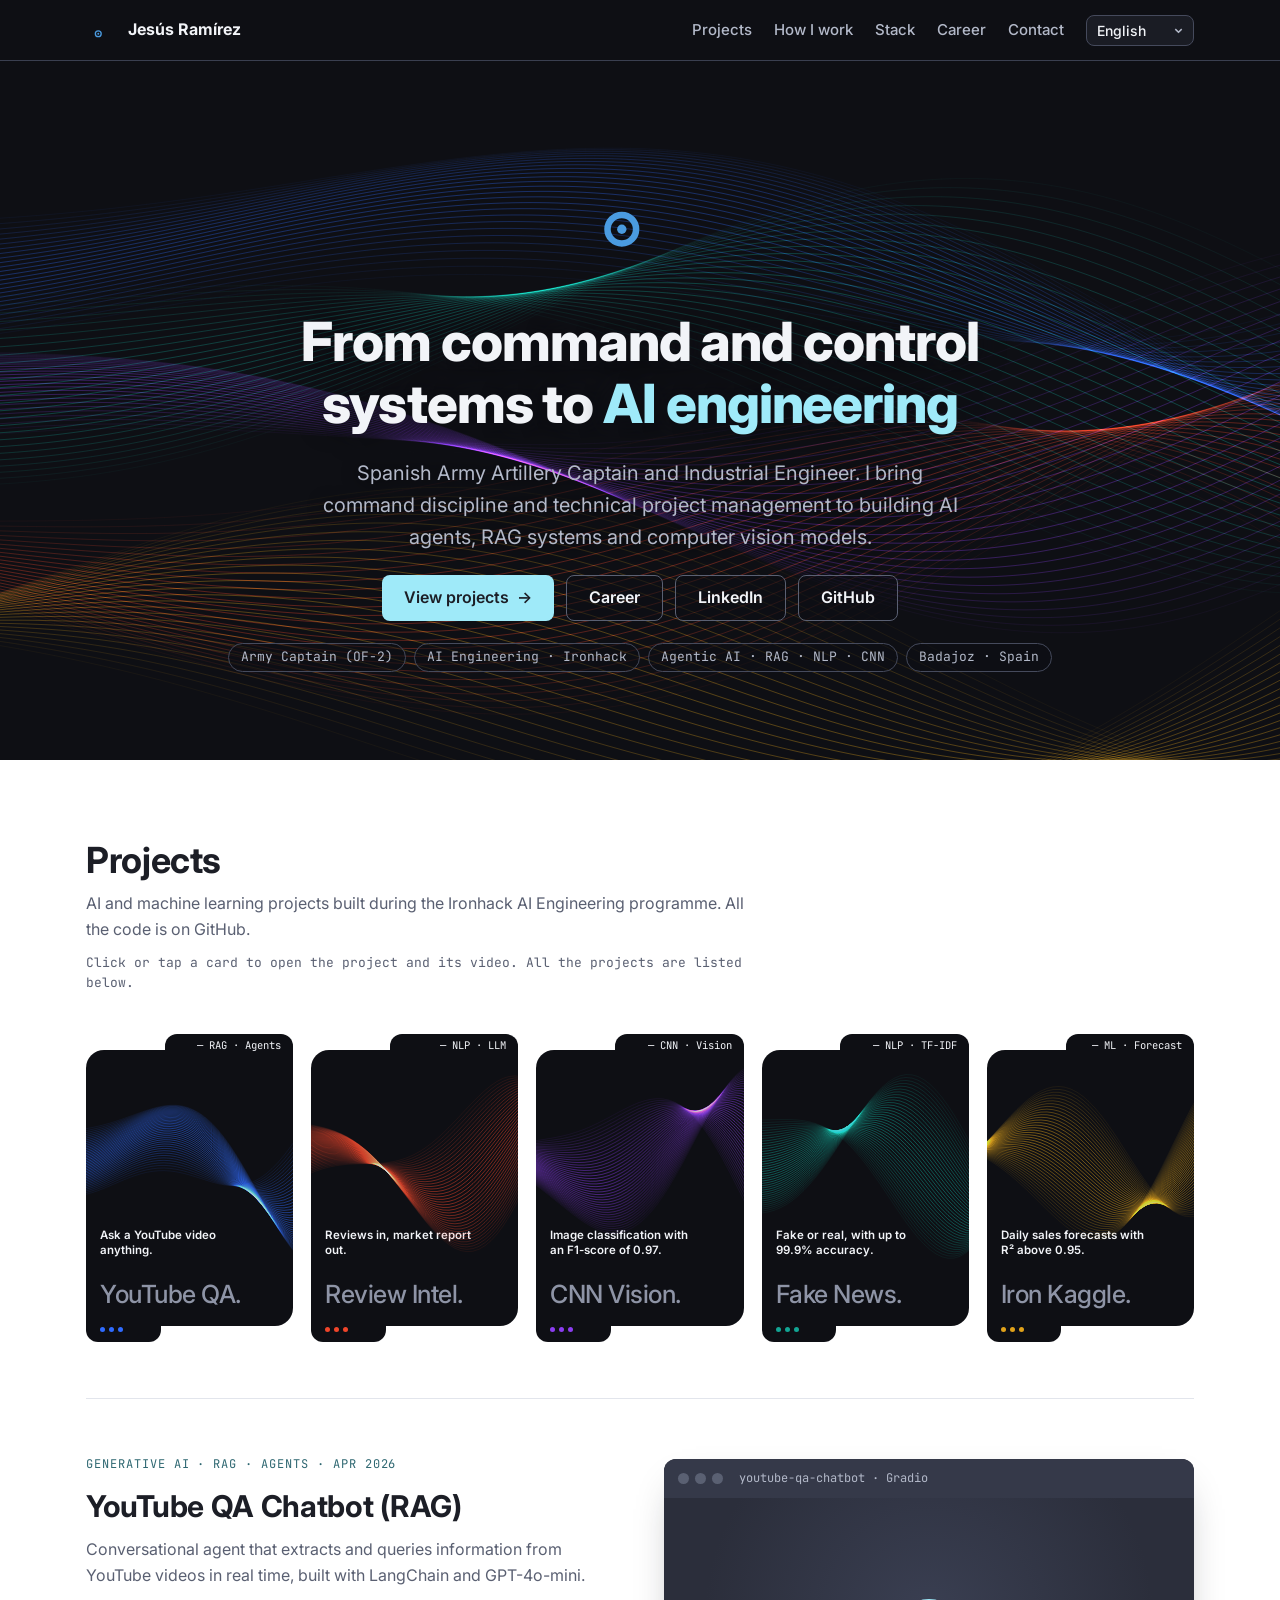
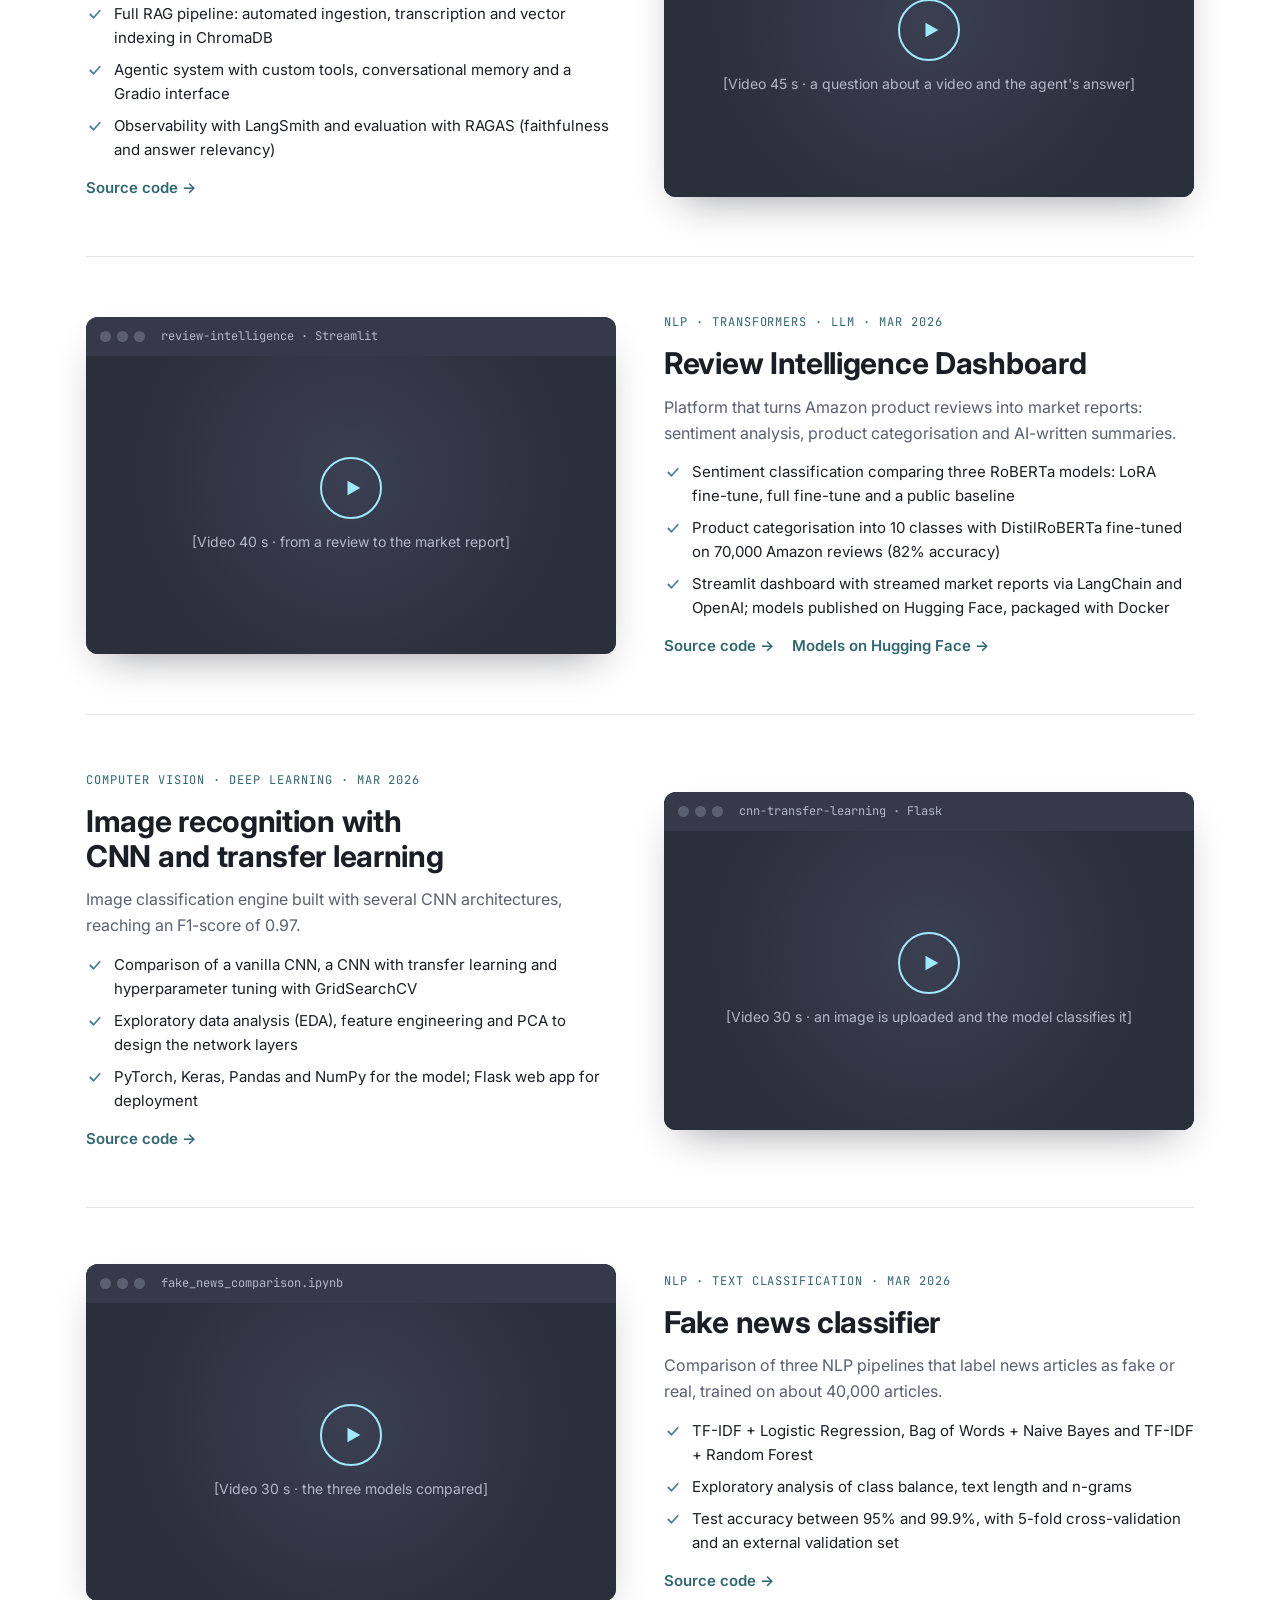
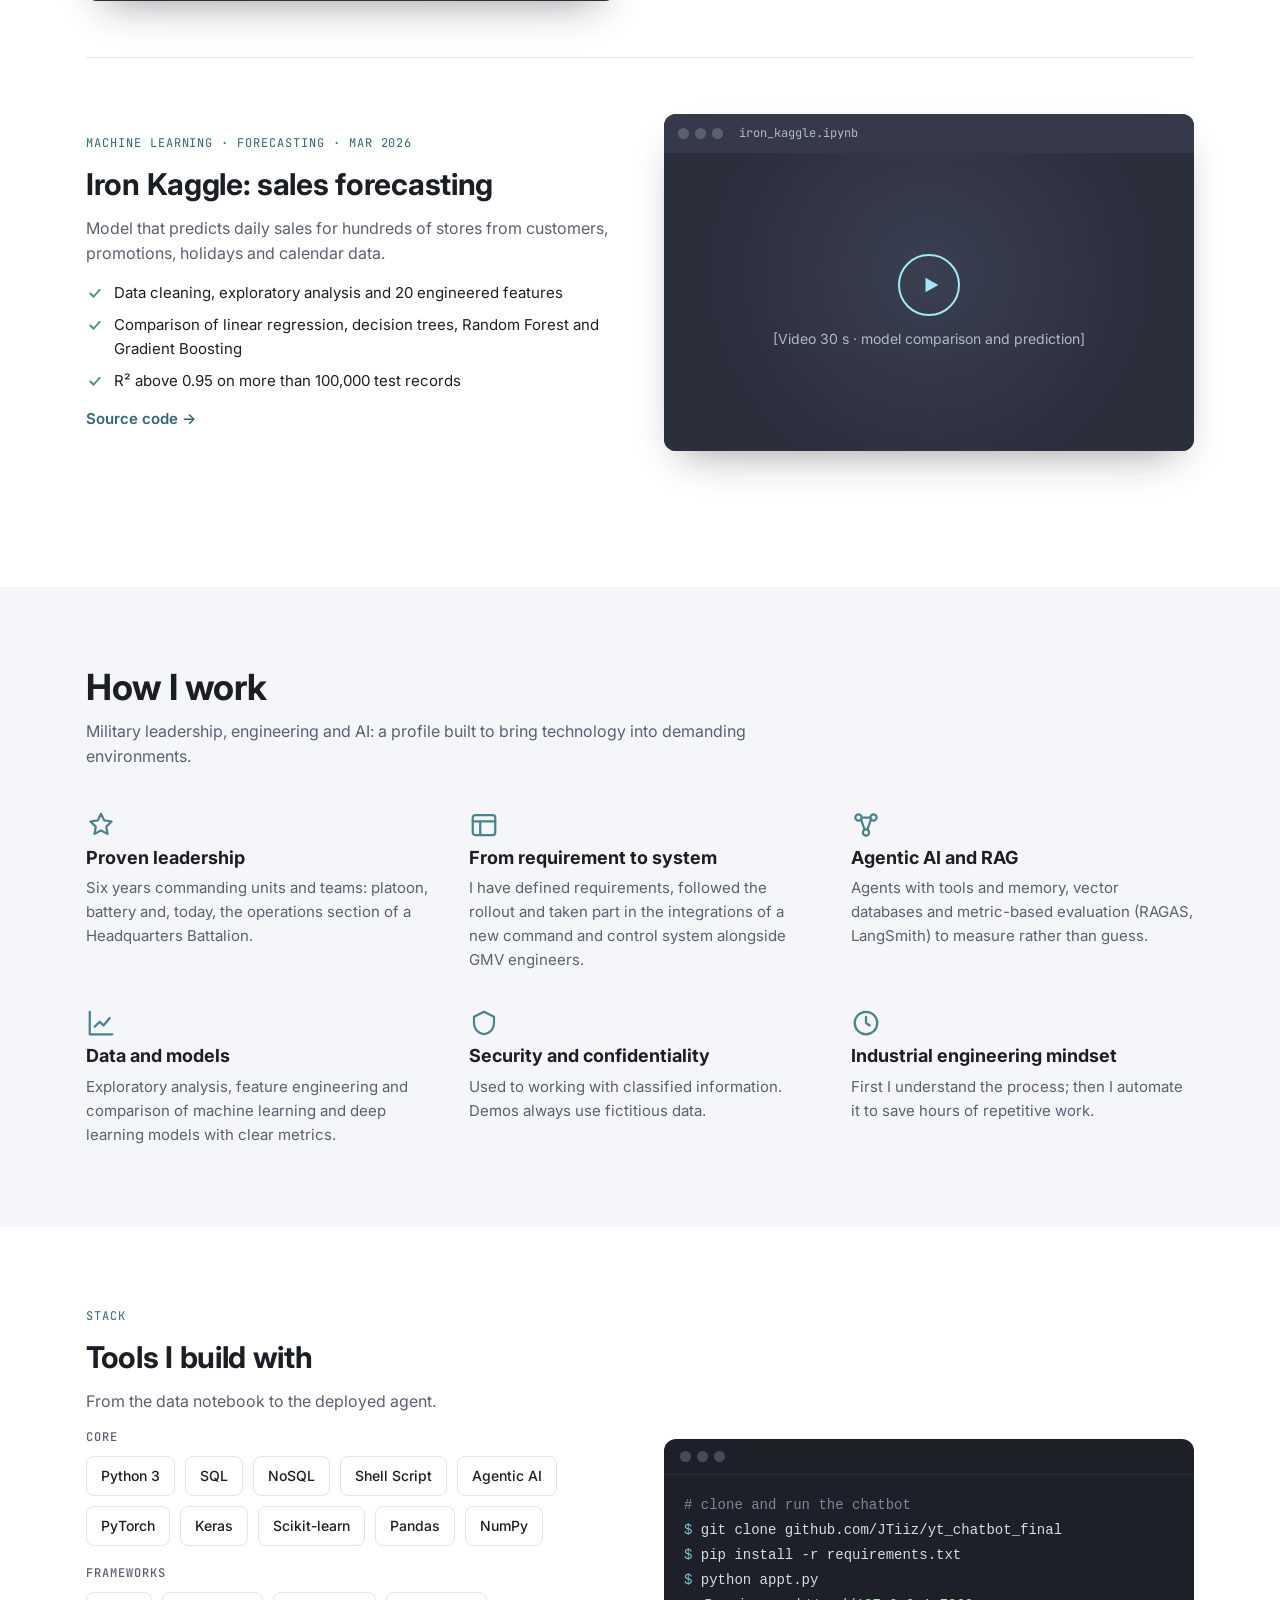
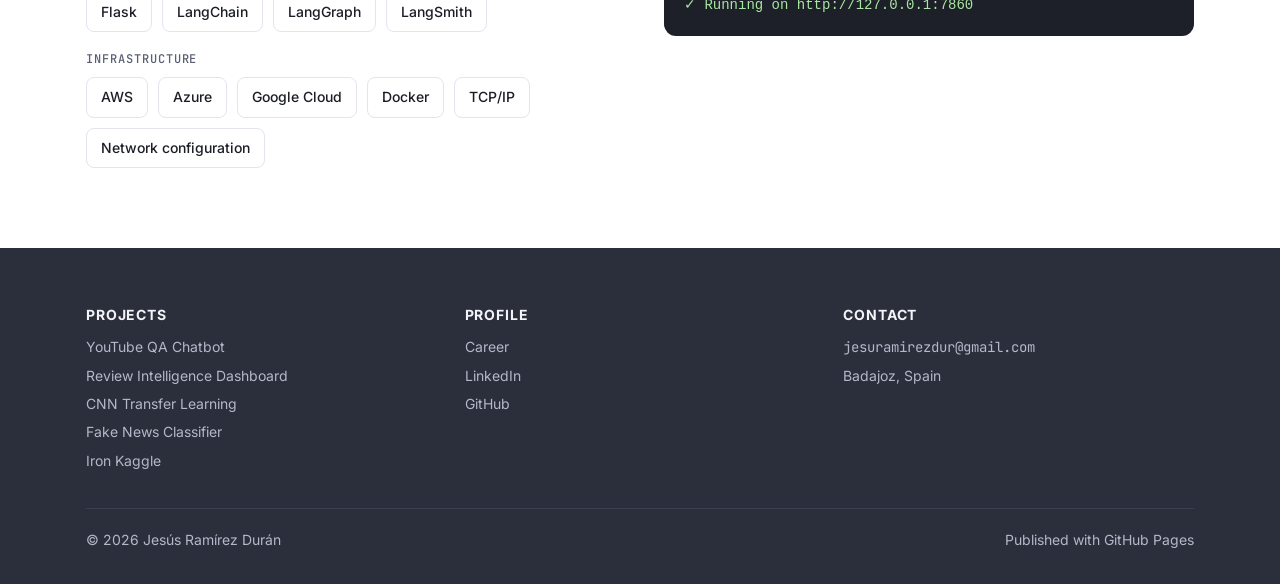
==== index.html @ 39a17e86 "Update Review Intelligence card to the current project - Point source code to JTiiz/project-amazon-r" ====
<!doctype html>
<html lang="en">
<head>
<meta charset="utf-8">
<meta name="viewport" content="width=device-width, initial-scale=1, viewport-fit=cover">
<meta name="description" content="Jesús Ramírez Durán: Spanish Army Artillery Captain and Industrial Engineer focused on AI engineering, agents, RAG and computer vision." data-i18n-content="meta.desc">
<meta property="og:title" content="Jesús Ramírez Durán · AI Engineering">
<meta property="og:description" content="AI projects: agents, RAG, NLP and computer vision.">
<link rel="icon" type="image/svg+xml" href="logo.svg">
<title data-i18n="meta.title">Jesús Ramírez · AI Engineering portfolio</title>
<link rel="preconnect" href="https://fonts.googleapis.com">
<link rel="stylesheet" href="https://fonts.googleapis.com/css2?family=Inter:wght@400;500;600;700;800&family=JetBrains+Mono:wght@400;500&display=swap">
<link rel="stylesheet" href="style.css">
</head>
<body>
<nav class="nav" aria-label="Main">
  <div class="inner">
    <a class="brand" href="#top">
      <svg class="logo" width="32" height="32" viewBox="0 0 120 120" aria-hidden="true"><use href="#logo-art"/></svg>
      Jesús Ramírez
    </a>
    <ul>
      <li><a href="#projects" data-i18n="nav.projects">Projects</a></li>
      <li><a href="#how-i-work" data-i18n="nav.how">How I work</a></li>
      <li><a href="#stack" data-i18n="nav.stack">Stack</a></li>
      <li><a href="career.html" data-i18n="nav.career">Career</a></li>
      <li><a href="#contact" data-i18n="nav.contact">Contact</a></li>
      <li><select id="lang" class="lang" aria-label="Language" data-i18n-aria="nav.lang"><option value="en">English</option><option value="es">Español</option><option value="fr">Français</option><option value="de">Deutsch</option><option value="it">Italiano</option><option value="pt">Português</option></select></li>
    </ul>
  </div>
</nav>

<header class="hero" id="top">
  <canvas id="hero-waves" aria-hidden="true"></canvas>
  <div class="inner">
    <svg class="logo logo-hero" viewBox="0 0 120 120" aria-hidden="true">
      <g id="logo-art" fill="none" stroke="currentColor" stroke-width="5" stroke-linecap="round" stroke-linejoin="round">
        <circle cx="46" cy="74" r="11"/>
        <circle class="lg-dot" cx="46" cy="74" r="3.6" fill="currentColor" stroke="none"/>
        <path class="lg-s" pathLength="1" d="M35 74H16"/>
        <path class="lg-s" pathLength="1" d="M38.2 66.2 28 56V44.5"/>
        <path class="lg-s" pathLength="1" d="M46 63V44.5"/>
        <path class="lg-s" pathLength="1" d="M38.2 81.8 26 94v6.5"/>
        <path class="lg-s" pathLength="1" d="M46 85v15.5"/>
        <path class="lg-s" pathLength="1" d="M53.8 81.8 64 92h14.5"/>
        <path class="lg-s" pathLength="1" d="M57 74h31.5"/>
        <circle class="lg-n" cx="10.5" cy="74" r="5.5"/><circle class="lg-n" cx="28" cy="39" r="5.5"/>
        <circle class="lg-n" cx="46" cy="39" r="5.5"/><circle class="lg-n" cx="26" cy="106" r="5.5"/>
        <circle class="lg-n" cx="46" cy="106" r="5.5"/><circle class="lg-n" cx="84" cy="92" r="5.5"/>
        <circle class="lg-n" cx="94" cy="74" r="5.5"/>
        <path class="lg-a" pathLength="1" d="M53.8 66.2 106 14M86 14h20v20"/>
        <path class="lg-a lg-a2" pathLength="1" d="M60 40 80 20M67 20h13v13"/>
        <path class="lg-a lg-a3" pathLength="1" d="M80 62l20-20M87 42h13v13"/>
      </g>
    </svg>
    <h1 data-i18n="hero.h1">From command and control systems to <em>AI engineering</em></h1>
    <p data-i18n="hero.p">Spanish Army Artillery Captain and Industrial Engineer. I bring command discipline and technical project management to building AI agents, RAG systems and computer vision models.</p>
    <div class="actions">
      <a class="btn btn-primary" href="#projects"><span data-i18n="hero.cta">View projects</span> <span aria-hidden="true">→</span></a>
      <a class="btn btn-ghost" href="career.html" data-i18n="nav.career">Career</a>
      <a class="btn btn-ghost" href="https://www.linkedin.com/in/jes%C3%BAs-ram%C3%ADrez-dur%C3%A1n-618083404">LinkedIn</a>
      <a class="btn btn-ghost" href="https://github.com/JTiiz">GitHub</a>
    </div>
    <div class="badges"><span data-i18n="b.captain">Army Captain (OF-2)</span><span>AI Engineering · Ironhack</span><span>Agentic AI · RAG · NLP · CNN</span><span data-i18n="b.loc">Badajoz · Spain</span></div>
  </div>
</header>

<section id="projects">
  <div class="inner">
    <div class="sec-head">
      <h2 data-i18n="proj.title">Projects</h2>
      <p data-i18n="proj.sub">AI and machine learning projects built during the Ironhack AI Engineering programme. All the code is on GitHub.</p>
      <p class="hint" data-i18n="proj.hint">Click or tap a card to open the project and its video. All the projects are listed below.</p>
    </div>
    <div class="cards" id="cards">
      <button class="card" type="button" id="card-p1" data-target="proj-p1" data-color="#2F6BFF" style="--c:#2F6BFF;--c2:#0A1A52"><span class="fill"></span><span class="label">— RAG · Agents</span><canvas aria-hidden="true"></canvas><span class="cap" data-i18n="p1.cap">Ask a YouTube video anything.</span><span class="big">YouTube QA.</span><span class="dots"><i></i><i></i><i></i></span></button>
      <button class="card" type="button" id="card-p2" data-target="proj-p2" data-color="#F0452A" style="--c:#F0452A;--c2:#4A0D08"><span class="fill"></span><span class="label">— NLP · LLM</span><canvas aria-hidden="true"></canvas><span class="cap" data-i18n="p2.cap">Reviews in, market report out.</span><span class="big">Review Intel.</span><span class="dots"><i></i><i></i><i></i></span></button>
      <button class="card" type="button" id="card-p3" data-target="proj-p3" data-color="#8B3DF0" style="--c:#8B3DF0;--c2:#250A52"><span class="fill"></span><span class="label">— CNN · Vision</span><canvas aria-hidden="true"></canvas><span class="cap" data-i18n="p3.cap">Image classification with an F1-score of 0.97.</span><span class="big">CNN Vision.</span><span class="dots"><i></i><i></i><i></i></span></button>
      <button class="card" type="button" id="card-p4" data-target="proj-p4" data-color="#12A594" style="--c:#12A594;--c2:#06342F"><span class="fill"></span><span class="label">— NLP · TF-IDF</span><canvas aria-hidden="true"></canvas><span class="cap" data-i18n="p4.cap">Fake or real, with up to 99.9% accuracy.</span><span class="big">Fake News.</span><span class="dots"><i></i><i></i><i></i></span></button>
      <button class="card" type="button" id="card-p5" data-target="proj-p5" data-color="#E0A21A" style="--c:#E0A21A;--c2:#4A3206"><span class="fill"></span><span class="label">— ML · Forecast</span><canvas aria-hidden="true"></canvas><span class="cap" data-i18n="p5.cap">Daily sales forecasts with R² above 0.95.</span><span class="big">Iron Kaggle.</span><span class="dots"><i></i><i></i><i></i></span></button>
    </div>
    <div class="details" id="details">

    <article class="project" id="proj-p1">
      <div class="copy">
        <span class="kicker" data-i18n="p1.k">Generative AI · RAG · Agents · Apr 2026</span>
        <h3 data-i18n="p1.h">YouTube QA Chatbot (RAG)</h3>
        <p data-i18n="p1.p">Conversational agent that extracts and queries information from YouTube videos in real time, built with LangChain and GPT-4o-mini.</p>
        <ul>
          <li><svg viewBox="0 0 24 24" fill="none" stroke="currentColor" stroke-width="2.4" aria-hidden="true"><path d="M5 12l5 5 9-10"/></svg><span data-i18n="p1.a">Full RAG pipeline: automated ingestion, transcription and vector indexing in ChromaDB</span></li>
          <li><svg viewBox="0 0 24 24" fill="none" stroke="currentColor" stroke-width="2.4" aria-hidden="true"><path d="M5 12l5 5 9-10"/></svg><span data-i18n="p1.b">Agentic system with custom tools, conversational memory and a Gradio interface</span></li>
          <li><svg viewBox="0 0 24 24" fill="none" stroke="currentColor" stroke-width="2.4" aria-hidden="true"><path d="M5 12l5 5 9-10"/></svg><span data-i18n="p1.c">Observability with LangSmith and evaluation with RAGAS (faithfulness and answer relevancy)</span></li>
        </ul>
        <div class="links"><a href="https://github.com/JTiiz/yt_chatbot_final" data-i18n="src">Source code →</a></div>
      </div>
      <div class="shot"><div class="bar"><i></i><i></i><i></i><span>youtube-qa-chatbot · Gradio</span></div>
        <div class="screen" data-video="videos/youtube-qa-chatbot.mp4"><div class="play"><svg viewBox="0 0 24 24" aria-hidden="true"><path d="M6 4l14 8-14 8z"/></svg></div><span data-i18n="p1.v">[Video 45 s · a question about a video and the agent's answer]</span></div></div>
    </article>

    <article class="project flip" id="proj-p2">
      <div class="copy">
        <span class="kicker" data-i18n="p2.k">NLP · Transformers · LLM · Mar 2026</span>
        <h3 data-i18n="p2.h">Review Intelligence Dashboard</h3>
        <p data-i18n="p2.p">Platform that turns Amazon product reviews into market reports: sentiment analysis, product categorisation and AI-written summaries.</p>
        <ul>
          <li><svg viewBox="0 0 24 24" fill="none" stroke="currentColor" stroke-width="2.4" aria-hidden="true"><path d="M5 12l5 5 9-10"/></svg><span data-i18n="p2.a">Sentiment classification comparing three RoBERTa models: LoRA fine-tune, full fine-tune and a public baseline</span></li>
          <li><svg viewBox="0 0 24 24" fill="none" stroke="currentColor" stroke-width="2.4" aria-hidden="true"><path d="M5 12l5 5 9-10"/></svg><span data-i18n="p2.b">Product categorisation into 10 classes with DistilRoBERTa fine-tuned on 70,000 Amazon reviews (82% accuracy)</span></li>
          <li><svg viewBox="0 0 24 24" fill="none" stroke="currentColor" stroke-width="2.4" aria-hidden="true"><path d="M5 12l5 5 9-10"/></svg><span data-i18n="p2.c">Streamlit dashboard with streamed market reports via LangChain and OpenAI; models published on Hugging Face, packaged with Docker</span></li>
        </ul>
        <div class="links"><a href="https://github.com/JTiiz/project-amazon-review-classifier-nlp-ai" data-i18n="src">Source code →</a><a href="https://huggingface.co/jramduran" data-i18n="p2.hf">Models on Hugging Face →</a></div>
      </div>
      <div class="shot"><div class="bar"><i></i><i></i><i></i><span>review-intelligence · Streamlit</span></div>
        <div class="screen" data-video="videos/review-intelligence.mp4"><div class="play"><svg viewBox="0 0 24 24" aria-hidden="true"><path d="M6 4l14 8-14 8z"/></svg></div><span data-i18n="p2.v">[Video 40 s · from a review to the market report]</span></div></div>
    </article>

    <article class="project" id="proj-p3">
      <div class="copy">
        <span class="kicker" data-i18n="p3.k">Computer vision · Deep learning · Mar 2026</span>
        <h3 data-i18n="p3.h">Image recognition with CNN and transfer learning</h3>
        <p data-i18n="p3.p">Image classification engine built with several CNN architectures, reaching an F1-score of 0.97.</p>
        <ul>
          <li><svg viewBox="0 0 24 24" fill="none" stroke="currentColor" stroke-width="2.4" aria-hidden="true"><path d="M5 12l5 5 9-10"/></svg><span data-i18n="p3.a">Comparison of a vanilla CNN, a CNN with transfer learning and hyperparameter tuning with GridSearchCV</span></li>
          <li><svg viewBox="0 0 24 24" fill="none" stroke="currentColor" stroke-width="2.4" aria-hidden="true"><path d="M5 12l5 5 9-10"/></svg><span data-i18n="p3.b">Exploratory data analysis (EDA), feature engineering and PCA to design the network layers</span></li>
          <li><svg viewBox="0 0 24 24" fill="none" stroke="currentColor" stroke-width="2.4" aria-hidden="true"><path d="M5 12l5 5 9-10"/></svg><span data-i18n="p3.c">PyTorch, Keras, Pandas and NumPy for the model; Flask web app for deployment</span></li>
        </ul>
        <div class="links"><a href="https://github.com/JTiiz/CNN-project" data-i18n="src">Source code →</a></div>
      </div>
      <div class="shot"><div class="bar"><i></i><i></i><i></i><span>cnn-transfer-learning · Flask</span></div>
        <div class="screen" data-video="videos/cnn-transfer-learning.mp4"><div class="play"><svg viewBox="0 0 24 24" aria-hidden="true"><path d="M6 4l14 8-14 8z"/></svg></div><span data-i18n="p3.v">[Video 30 s · an image is uploaded and the model classifies it]</span></div></div>
    </article>

    <article class="project flip" id="proj-p4">
      <div class="copy">
        <span class="kicker" data-i18n="p4.k">NLP · Text classification · Mar 2026</span>
        <h3 data-i18n="p4.h">Fake news classifier</h3>
        <p data-i18n="p4.p">Comparison of three NLP pipelines that label news articles as fake or real, trained on about 40,000 articles.</p>
        <ul>
          <li><svg viewBox="0 0 24 24" fill="none" stroke="currentColor" stroke-width="2.4" aria-hidden="true"><path d="M5 12l5 5 9-10"/></svg><span data-i18n="p4.a">TF-IDF + Logistic Regression, Bag of Words + Naive Bayes and TF-IDF + Random Forest</span></li>
          <li><svg viewBox="0 0 24 24" fill="none" stroke="currentColor" stroke-width="2.4" aria-hidden="true"><path d="M5 12l5 5 9-10"/></svg><span data-i18n="p4.b">Exploratory analysis of class balance, text length and n-grams</span></li>
          <li><svg viewBox="0 0 24 24" fill="none" stroke="currentColor" stroke-width="2.4" aria-hidden="true"><path d="M5 12l5 5 9-10"/></svg><span data-i18n="p4.c">Test accuracy between 95% and 99.9%, with 5-fold cross-validation and an external validation set</span></li>
        </ul>
        <div class="links"><a href="https://github.com/JTiiz/natural-processing-models" data-i18n="src">Source code →</a></div>
      </div>
      <div class="shot"><div class="bar"><i></i><i></i><i></i><span>fake_news_comparison.ipynb</span></div>
        <div class="screen" data-video="videos/fake-news-classifier.mp4"><div class="play"><svg viewBox="0 0 24 24" aria-hidden="true"><path d="M6 4l14 8-14 8z"/></svg></div><span data-i18n="p4.v">[Video 30 s · the three models compared]</span></div></div>
    </article>

    <article class="project" id="proj-p5">
      <div class="copy">
        <span class="kicker" data-i18n="p5.k">Machine learning · Forecasting · Mar 2026</span>
        <h3 data-i18n="p5.h">Iron Kaggle: sales forecasting</h3>
        <p data-i18n="p5.p">Model that predicts daily sales for hundreds of stores from customers, promotions, holidays and calendar data.</p>
        <ul>
          <li><svg viewBox="0 0 24 24" fill="none" stroke="currentColor" stroke-width="2.4" aria-hidden="true"><path d="M5 12l5 5 9-10"/></svg><span data-i18n="p5.a">Data cleaning, exploratory analysis and 20 engineered features</span></li>
          <li><svg viewBox="0 0 24 24" fill="none" stroke="currentColor" stroke-width="2.4" aria-hidden="true"><path d="M5 12l5 5 9-10"/></svg><span data-i18n="p5.b">Comparison of linear regression, decision trees, Random Forest and Gradient Boosting</span></li>
          <li><svg viewBox="0 0 24 24" fill="none" stroke="currentColor" stroke-width="2.4" aria-hidden="true"><path d="M5 12l5 5 9-10"/></svg><span data-i18n="p5.c">R² above 0.95 on more than 100,000 test records</span></li>
        </ul>
        <div class="links"><a href="https://github.com/JTiiz/iron-kaggle" data-i18n="src">Source code →</a></div>
      </div>
      <div class="shot"><div class="bar"><i></i><i></i><i></i><span>iron_kaggle.ipynb</span></div>
        <div class="screen" data-video="videos/iron-kaggle.mp4"><div class="play"><svg viewBox="0 0 24 24" aria-hidden="true"><path d="M6 4l14 8-14 8z"/></svg></div><span data-i18n="p5.v">[Video 30 s · model comparison and prediction]</span></div></div>
    </article>
    </div>
  </div>
</section>

<dialog class="modal" id="project-modal">
  <button class="modal-close" type="button" id="project-modal-close" aria-label="Close" data-i18n-aria="ui.close">×</button>
  <div id="project-modal-body"></div>
</dialog>

<section id="how-i-work" class="alt">
  <div class="inner">
    <div class="sec-head">
      <h2 data-i18n="how.title">How I work</h2>
      <p data-i18n="how.sub">Military leadership, engineering and AI: a profile built to bring technology into demanding environments.</p>
    </div>
    <div class="features">
      <div class="feat">
        <svg viewBox="0 0 24 24" fill="none" stroke="currentColor" stroke-width="1.8" stroke-linecap="round" stroke-linejoin="round" aria-hidden="true"><path d="M12 3l2.6 5.3 5.9.9-4.3 4.1 1 5.8L12 16.4 6.8 19.1l1-5.8L3.5 9.2l5.9-.9z"/></svg>
        <h3 data-i18n="f1.h">Proven leadership</h3>
        <p data-i18n="f1.p">Six years commanding units and teams: platoon, battery and, today, the operations section of a Headquarters Battalion.</p>
      </div>
      <div class="feat">
        <svg viewBox="0 0 24 24" fill="none" stroke="currentColor" stroke-width="1.8" stroke-linecap="round" stroke-linejoin="round" aria-hidden="true"><rect x="3" y="4" width="18" height="16" rx="2"/><path d="M3 9h18M9 9v11"/></svg>
        <h3 data-i18n="f2.h">From requirement to system</h3>
        <p data-i18n="f2.p">I have defined requirements, followed the rollout and taken part in the integrations of a new command and control system alongside GMV engineers.</p>
      </div>
      <div class="feat">
        <svg viewBox="0 0 24 24" fill="none" stroke="currentColor" stroke-width="1.8" stroke-linecap="round" stroke-linejoin="round" aria-hidden="true"><circle cx="6" cy="6" r="2.5"/><circle cx="18" cy="6" r="2.5"/><circle cx="12" cy="18" r="2.5"/><path d="M8 7.5l2.8 8M16 7.5l-2.8 8M8.5 6h7"/></svg>
        <h3 data-i18n="f3.h">Agentic AI and RAG</h3>
        <p data-i18n="f3.p">Agents with tools and memory, vector databases and metric-based evaluation (RAGAS, LangSmith) to measure rather than guess.</p>
      </div>
      <div class="feat">
        <svg viewBox="0 0 24 24" fill="none" stroke="currentColor" stroke-width="1.8" stroke-linecap="round" stroke-linejoin="round" aria-hidden="true"><path d="M3 3v18h18"/><path d="M7 15l4-4 3 3 5-6"/></svg>
        <h3 data-i18n="f4.h">Data and models</h3>
        <p data-i18n="f4.p">Exploratory analysis, feature engineering and comparison of machine learning and deep learning models with clear metrics.</p>
      </div>
      <div class="feat">
        <svg viewBox="0 0 24 24" fill="none" stroke="currentColor" stroke-width="1.8" stroke-linecap="round" stroke-linejoin="round" aria-hidden="true"><path d="M12 3l8 4v5c0 5-3.5 8-8 9-4.5-1-8-4-8-9V7z"/></svg>
        <h3 data-i18n="f5.h">Security and confidentiality</h3>
        <p data-i18n="f5.p">Used to working with classified information. Demos always use fictitious data.</p>
      </div>
      <div class="feat">
        <svg viewBox="0 0 24 24" fill="none" stroke="currentColor" stroke-width="1.8" stroke-linecap="round" stroke-linejoin="round" aria-hidden="true"><circle cx="12" cy="12" r="9"/><path d="M12 7v5l3 2"/></svg>
        <h3 data-i18n="f6.h">Industrial engineering mindset</h3>
        <p data-i18n="f6.p">First I understand the process; then I automate it to save hours of repetitive work.</p>
      </div>
    </div>
  </div>
</section>

<section id="stack">
  <div class="inner terminal-wrap">
    <div class="copy">
      <span class="kicker">Stack</span>
      <h3 data-i18n="stack.h">Tools I build with</h3>
      <p data-i18n="stack.p">From the data notebook to the deployed agent.</p>
      <div class="stack-groups">
        <div><h4>Core</h4><div class="stack"><span>Python 3</span><span>SQL</span><span>NoSQL</span><span>Shell Script</span><span>Agentic AI</span><span>PyTorch</span><span>Keras</span><span>Scikit-learn</span><span>Pandas</span><span>NumPy</span></div></div>
        <div><h4>Frameworks</h4><div class="stack"><span>Flask</span><span>LangChain</span><span>LangGraph</span><span>LangSmith</span></div></div>
        <div><h4 data-i18n="stack.infra">Infrastructure</h4><div class="stack"><span>AWS</span><span>Azure</span><span>Google Cloud</span><span>Docker</span><span>TCP/IP</span><span data-i18n="stack.net">Network configuration</span></div></div>
      </div>
    </div>
    <div class="terminal" role="img" aria-label="Terminal">
      <div class="bar"><i></i><i></i><i></i></div>
<pre><span class="c" data-i18n="term.c"># clone and run the chatbot</span>
<span class="p">$</span> git clone github.com/JTiiz/yt_chatbot_final
<span class="p">$</span> pip install -r requirements.txt
<span class="p">$</span> python appt.py
<span class="ok">✓ Running on http://127.0.0.1:7860</span></pre>
    </div>
  </div>
</section>

<footer id="contact">
  <div class="inner">
    <div class="cols">
      <div><h4 data-i18n="nav.projects">Projects</h4><ul><li><a href="index.html#projects">YouTube QA Chatbot</a></li><li><a href="index.html#projects">Review Intelligence Dashboard</a></li><li><a href="index.html#projects">CNN Transfer Learning</a></li><li><a href="index.html#projects">Fake News Classifier</a></li><li><a href="index.html#projects">Iron Kaggle</a></li></ul></div>
      <div><h4 data-i18n="foot.profile">Profile</h4><ul><li><a href="career.html" data-i18n="nav.career">Career</a></li><li><a href="https://www.linkedin.com/in/jes%C3%BAs-ram%C3%ADrez-dur%C3%A1n-618083404">LinkedIn</a></li><li><a href="https://github.com/JTiiz">GitHub</a></li></ul></div>
      <div><h4 data-i18n="nav.contact">Contact</h4><ul><li><a class="mail" href="mailto:jesuramirezdur@gmail.com">jesuramirezdur@gmail.com</a></li><li data-i18n="foot.loc">Badajoz, Spain</li></ul></div>
    </div>
    <div class="legal"><span>© 2026 Jesús Ramírez Durán</span><span data-i18n="foot.pub">Published with GitHub Pages</span></div>
  </div>
</footer>
<script src="i18n.js"></script>
<script>
// If the video exists in /videos, replace the placeholder with the player
document.querySelectorAll('.screen[data-video]').forEach(function(box){
  var v=document.createElement('video');
  v.src=box.dataset.video; v.muted=true; v.loop=true; v.playsInline=true; v.controls=true; v.preload='metadata';
  v.addEventListener('loadeddata',function(){box.innerHTML='';box.classList.add('has-video');box.appendChild(v);});
});

// Header background: moving wave ribbons in the five card colours
(function(){
  var cv=document.getElementById('hero-waves');if(!cv)return;
  var g=cv.getContext('2d'),RIBBONS=[['#2F6BFF',.6,.30],['#8B3DF0',2.5,.52],['#F0452A',4.4,.70],['#12A594',6.3,.44],['#E0A21A',8.2,.84]];
  var still=window.matchMedia('(prefers-reduced-motion: reduce)').matches,visible=true,raf=0,t0=performance.now();
  function frame(now){
    var dpr=Math.min(window.devicePixelRatio||1,2),W=cv.clientWidth,H=cv.clientHeight;
    if(W&&H){
      if(cv.width!==Math.round(W*dpr)||cv.height!==Math.round(H*dpr)){cv.width=Math.round(W*dpr);cv.height=Math.round(H*dpr)}
      g.setTransform(dpr,0,0,dpr,0,0);g.clearRect(0,0,W,H);g.globalCompositeOperation='lighter';g.lineWidth=1;
      var time=(now-t0)/1000,step=Math.max(8,W/140);
      RIBBONS.forEach(function(r){
        var a=r[1]+time*.35,b=r[1]*.7+time*.22;g.strokeStyle=r[0];
        for(var i=0;i<26;i++){var t=i/25;g.globalAlpha=.05+.3*Math.sin(t*Math.PI);g.beginPath();
          for(var x=-step;x<=W+step;x+=step){var u=x/W,y=H*r[2]+Math.sin(u*4.6+a+t*1.6)*H*.13*(.5+u)+(t-.5)*H*.26*Math.sin(u*2.7+b);
            if(x<0)g.moveTo(x,y);else g.lineTo(x,y)}
          g.stroke()}
      });
      g.globalAlpha=1;g.globalCompositeOperation='source-over';
    }
    raf=(!still&&visible)?requestAnimationFrame(frame):0;
  }
  frame(t0);
  if('IntersectionObserver' in window)new IntersectionObserver(function(e){
    visible=e[0].isIntersecting;if(visible&&!raf&&!still)raf=requestAnimationFrame(frame);
  }).observe(cv);
  if(still)window.addEventListener('resize',function(){frame(t0)});
})();

// Project cards: an animated wave on each one; a click opens the project in a dialog
(function(){
  var cards=[].slice.call(document.querySelectorAll('.card')),modal=document.getElementById('project-modal');
  if(!cards.length)return;
  var still=window.matchMedia('(prefers-reduced-motion: reduce)').matches,visible=true,raf=0,t0=performance.now();
  function size(cv){var dpr=Math.min(window.devicePixelRatio||1,2),W=cv.clientWidth,H=cv.clientHeight;
    if(cv.width!==Math.round(W*dpr)||cv.height!==Math.round(H*dpr)){cv.width=Math.round(W*dpr);cv.height=Math.round(H*dpr)}
    return {W:W,H:H,dpr:dpr}}
  function wave(cv,color,seed,time){
    var s=size(cv),W=s.W,H=s.H;if(!W||!H)return;
    var g=cv.getContext('2d');g.setTransform(s.dpr,0,0,s.dpr,0,0);g.clearRect(0,0,W,H);
    g.globalCompositeOperation='lighter';g.lineWidth=1;g.strokeStyle=color;
    var a=seed+time*.55,b=seed*.7+time*.33;
    for(var i=0;i<40;i++){var t=i/39;g.globalAlpha=.10+.5*Math.sin(t*Math.PI);g.beginPath();
      for(var x=-6;x<=W+6;x+=6){var u=x/W,y=H*.5+Math.sin(u*5.2+a+t*1.7)*H*.2*(.35+u)+(t-.5)*H*.42*Math.sin(u*3.1+b);
        if(x<0)g.moveTo(x,y);else g.lineTo(x,y)}
      g.stroke()}
  }
  function frame(now){
    var time=(now-t0)/1000;
    cards.forEach(function(c,i){wave(c.querySelector('canvas'),c.dataset.color,i*1.9+.6,time*(c.matches(':hover,:focus-visible')?2.2:1))});
    raf=(!still&&visible)?requestAnimationFrame(frame):0;
  }
  frame(t0);
  if('IntersectionObserver' in window)new IntersectionObserver(function(e){
    visible=e[0].isIntersecting;if(visible&&!raf&&!still)raf=requestAnimationFrame(frame);
  }).observe(document.getElementById('cards'));
  if(still)window.addEventListener('resize',function(){frame(t0)});

  var slot=document.getElementById('project-modal-body');
  function open(card){
    var copy=document.getElementById(card.dataset.target).cloneNode(true);copy.removeAttribute('id');copy.classList.remove('flip');
    slot.innerHTML='';slot.appendChild(copy);
    var v=copy.querySelector('video');if(v){v.muted=true;v.play().catch(function(){})}
    if(modal.showModal)modal.showModal();else document.getElementById(card.dataset.target).scrollIntoView();
  }
  cards.forEach(function(c){c.addEventListener('click',function(){open(c)})});
  document.getElementById('project-modal-close').addEventListener('click',function(){modal.close()});
  modal.addEventListener('click',function(e){if(e.target===modal)modal.close()});
  modal.addEventListener('close',function(){slot.innerHTML=''});
})();
</script>
</body>
</html>
---- style.css ----
/* Estilo inspirado en electronjs.org: hero oscuro azul pizarra con acento cian, cuerpo claro, rejilla de características, bloques de terminal y secciones alternas texto/captura */
:root{
  --hero:#2B2E3B; --hero-2:#353949; --hero-fg:#F2F4F8; --hero-muted:#B3B9C9;
  --bg:#FFFFFF; --bg-alt:#F5F6F9; --fg:#1C1E26; --muted:#5A6072; --line:#E2E5EC;
  --accent:#47848F; --accent-ink:#2F6872; --cyan:#9FEAF9;
  --term:#1E2029; --term-fg:#D7DCE6;
  --display:'Inter',system-ui,-apple-system,'Segoe UI',sans-serif;
  --mono:'JetBrains Mono',ui-monospace,Consolas,monospace;
}
@media (prefers-color-scheme: dark){:root:not([data-theme="light"]){
  --bg:#1B1D25; --bg-alt:#22252F; --fg:#E8EBF2; --muted:#A3A9B8; --line:#343846;
  --accent:#7CC3CF; --accent-ink:#9FEAF9; --term:#13141A; color-scheme:dark}}
:root[data-theme="dark"]{
  --bg:#1B1D25; --bg-alt:#22252F; --fg:#E8EBF2; --muted:#A3A9B8; --line:#343846;
  --accent:#7CC3CF; --accent-ink:#9FEAF9; --term:#13141A; color-scheme:dark}

*{box-sizing:border-box}
html{scroll-behavior:smooth;scroll-padding-top:70px}
body{margin:0}
img,video{max-width:100%}
.screen video{width:100%;height:100%;object-fit:cover;display:block}
.screen.has-video{padding:0;background:#000}
body{background:var(--bg);color:var(--fg);font-family:var(--display);font-size:16px;line-height:1.6}
body::before{content:"";position:fixed;inset:0 0 auto;height:env(safe-area-inset-top,0px);z-index:10;background:var(--hero)}
a{color:var(--accent-ink)}
a:focus-visible,.btn:focus-visible{outline:2px solid var(--cyan);outline-offset:3px}
h1,h2,h3{text-wrap:balance;margin:0;line-height:1.15}
.inner{max-width:1140px;margin:0 auto;padding-left:max(16px,env(safe-area-inset-left,0px));padding-right:max(16px,env(safe-area-inset-right,0px))}

/* Navbar */
.nav{position:sticky;top:env(safe-area-inset-top,0px);z-index:5;background:var(--hero);border-bottom:1px solid #3B3F50}
.nav .inner{display:flex;align-items:center;justify-content:space-between;gap:16px;min-height:60px;flex-wrap:wrap;padding-block:8px}
.brand{display:flex;align-items:center;gap:10px;color:var(--hero-fg);text-decoration:none;font-weight:700}
.nav ul{display:flex;gap:22px;list-style:none;margin:0;padding:0;flex-wrap:wrap}
.nav ul a{color:var(--hero-muted);text-decoration:none;font-size:15px;font-weight:500}
.nav ul a:hover{color:var(--hero-fg)}

/* Hero */
.hero{background:var(--hero);color:var(--hero-fg);text-align:center;overflow:hidden;position:relative}
.hero .inner{padding-block:72px 88px;display:flex;flex-direction:column;align-items:center;gap:22px;position:relative}
.logo{color:#4A9BE0;flex:none}
.logo-hero{width:156px;height:156px}
/*logo-anim*/
.lg-s,.lg-a{stroke-dasharray:1;stroke-dashoffset:0}
.lg-n,.lg-dot{transform-box:fill-box;transform-origin:center}
.lg-s{animation:lg-draw 5s ease-out infinite both}
.lg-n{animation:lg-pop 5s ease-out infinite both}
.lg-a{animation:lg-shoot 5s cubic-bezier(.3,.7,.2,1) infinite both}
.lg-a2{animation-delay:.18s}.lg-a3{animation-delay:.36s}
.lg-dot{animation:lg-pulse 1.25s ease-in-out infinite}
@keyframes lg-draw{0%{stroke-dashoffset:1;opacity:0}3%{opacity:1}20%{stroke-dashoffset:0}88%{opacity:1}95%,100%{stroke-dashoffset:0;opacity:0}}
@keyframes lg-pop{0%,18%{transform:scale(0);opacity:0}26%{transform:scale(1.25);opacity:1}31%{transform:scale(1)}88%{transform:scale(1);opacity:1}95%,100%{transform:scale(1);opacity:0}}
@keyframes lg-shoot{0%,30%{stroke-dashoffset:1;opacity:0}32%{opacity:1}52%{stroke-dashoffset:0}84%{opacity:1}92%,100%{stroke-dashoffset:0;opacity:0}}
@keyframes lg-pulse{0%,100%{transform:scale(.7)}50%{transform:scale(1.25)}}
@media (prefers-reduced-motion:reduce){.lg-s,.lg-n,.lg-a,.lg-dot{animation:none}}
/*end-logo-anim*/
.hero h1{font-size:clamp(32px,5.4vw,54px);font-weight:800;letter-spacing:-.02em;max-width:900px}
.hero h1 em{font-style:normal;color:var(--cyan)}
.hero p{margin:0;color:var(--hero-muted);font-size:clamp(17px,2vw,20px);max-width:640px}
.actions{display:flex;gap:12px;flex-wrap:wrap;justify-content:center}
.btn{display:inline-flex;align-items:center;gap:8px;min-height:46px;padding:0 22px;border-radius:8px;font-weight:600;font-size:16px;text-decoration:none;transition:transform .15s,background .15s}
.btn:hover{transform:translateY(-1px)}
.btn-primary{background:var(--cyan);color:#1C1E26}
.btn-ghost{color:var(--hero-fg);border:1px solid #5A6072}
.btn-ghost:hover{background:var(--hero-2)}
.badges{display:flex;gap:8px;flex-wrap:wrap;justify-content:center;font-family:var(--mono);font-size:13px;color:var(--hero-muted)}
.badges span{border:1px solid #454A5C;border-radius:999px;padding:3px 12px}

/* Features */
section{padding-block:80px}
.alt{background:var(--bg-alt)}
.sec-head{display:flex;flex-direction:column;gap:10px;margin-bottom:40px;max-width:680px}
.sec-head h2{font-size:clamp(26px,3.4vw,36px);font-weight:700;letter-spacing:-.01em}
.sec-head p{margin:0;color:var(--muted)}
.features{display:grid;grid-template-columns:repeat(auto-fit,minmax(min(100%,300px),1fr));gap:36px 40px}
.feat{display:flex;flex-direction:column;gap:8px;min-width:0}
.feat svg{width:30px;height:30px;color:var(--accent)}
.feat h3{font-size:18px;font-weight:700}
.feat p{margin:0;color:var(--muted);font-size:15px}

/* Projects */
.project{display:grid;grid-template-columns:repeat(auto-fit,minmax(min(100%,420px),1fr));gap:48px;align-items:center;padding-block:56px;border-top:1px solid var(--line)}
.project:first-of-type{border-top:0;padding-top:0}
.project.flip .shot{order:-1}
@media (max-width:900px){.project.flip .shot{order:0}}
.copy{display:flex;flex-direction:column;gap:14px;min-width:0}
.kicker{font-family:var(--mono);font-size:12px;letter-spacing:.08em;text-transform:uppercase;color:var(--accent-ink)}
.copy h3{font-size:clamp(24px,2.8vw,30px);font-weight:700;letter-spacing:-.01em}
.copy p{margin:0;color:var(--muted)}
.copy ul{margin:0;padding:0;list-style:none;display:flex;flex-direction:column;gap:8px}
.copy li{display:flex;gap:10px;font-size:15px}
.copy li svg{flex:none;width:18px;height:18px;margin-top:3px;color:var(--accent)}
.links{display:flex;gap:18px;flex-wrap:wrap;font-weight:600;font-size:15px}
.links a{text-decoration:none}.links a:hover{text-decoration:underline}

/* Trayectoria */
.cv{display:grid;grid-template-columns:repeat(auto-fit,minmax(min(100%,420px),1fr));gap:48px 56px;align-items:start}
.cv h3{font-size:14px;font-family:var(--mono);text-transform:uppercase;letter-spacing:.08em;color:var(--accent-ink);font-weight:500;margin-bottom:20px}
.tl{list-style:none;margin:0;padding:0;border-left:2px solid var(--line)}
.tl li{position:relative;padding:0 0 28px 24px}
.tl li:last-child{padding-bottom:0}
.tl li::before{content:"";position:absolute;left:-7px;top:6px;width:12px;height:12px;border-radius:50%;background:var(--bg);border:2px solid var(--accent)}
.tl li.now::before{background:var(--accent)}
.tl h4{margin:0;font-size:17px;font-weight:700;line-height:1.3}
.tl .org{font-weight:500}
.tl .when{display:block;font-family:var(--mono);font-size:12.5px;color:var(--muted);margin:2px 0 6px}
.tl p{margin:0;color:var(--muted);font-size:15px}

/* App window holding the video */
.shot{background:var(--hero);border-radius:12px;overflow:hidden;box-shadow:0 18px 40px -18px rgba(20,22,30,.45);max-width:100%;min-width:0}
.shot .bar{display:flex;align-items:center;gap:6px;padding:10px 14px;background:var(--hero-2)}
.shot .bar i{width:11px;height:11px;border-radius:50%;background:#5A6072}
.shot .bar span{margin-left:10px;font-family:var(--mono);font-size:12px;color:var(--hero-muted);white-space:nowrap;overflow:hidden;text-overflow:ellipsis}
.screen{aspect-ratio:16/9;max-width:100%;display:flex;flex-direction:column;align-items:center;justify-content:center;gap:12px;color:var(--hero-muted);font-size:14px;text-align:center;padding:16px;
  background:radial-gradient(circle at 50% 40%,#3A3F52 0,#2B2E3B 70%)}
.play{width:62px;height:62px;border-radius:50%;border:2px solid var(--cyan);display:grid;place-items:center}
.play svg{width:22px;height:22px;margin-left:4px;fill:var(--cyan)}

/* Terminal */
.terminal-wrap{display:grid;grid-template-columns:repeat(auto-fit,minmax(min(100%,420px),1fr));gap:48px;align-items:center}
.terminal{background:var(--term);color:var(--term-fg);border-radius:12px;font-family:var(--mono);font-size:14px;line-height:1.8;overflow-x:auto;min-width:0}
.terminal .bar{display:flex;gap:6px;padding:12px 16px;border-bottom:1px solid #2C2F3B}
.terminal .bar i{width:11px;height:11px;border-radius:50%;background:#454A5C}
.terminal pre{margin:0;padding:18px 20px}
.terminal .p{color:#7CC3CF}.terminal .c{color:#7F8597}.terminal .ok{color:#A8E6A1}

/* Stack */
.stack{display:flex;flex-wrap:wrap;gap:10px}
.stack span{border:1px solid var(--line);background:var(--bg);border-radius:8px;padding:8px 14px;font-size:14px;font-weight:500}

/* Footer */
footer{background:var(--hero);color:var(--hero-muted);font-size:14px}
footer .inner{padding-block:56px 32px;display:flex;flex-direction:column;gap:36px}
.cols{display:grid;grid-template-columns:repeat(auto-fit,minmax(160px,1fr));gap:28px}
.cols h4{margin:0 0 10px;color:var(--hero-fg);font-size:14px;text-transform:uppercase;letter-spacing:.06em}
.cols ul{list-style:none;margin:0;padding:0;display:flex;flex-direction:column;gap:6px}
.cols a{color:var(--hero-muted);text-decoration:none}.cols a:hover{color:var(--cyan)}
.legal{border-top:1px solid #3B3F50;padding-top:20px;display:flex;justify-content:space-between;flex-wrap:wrap;gap:12px}
.mail{font-family:var(--mono);color:var(--hero-fg);user-select:all}

/* Página interior */
.page-head{background:var(--hero);color:var(--hero-fg)}
.page-head .inner{padding-block:56px 60px;display:flex;flex-direction:column;gap:14px}
.page-head h1{font-size:clamp(30px,4.6vw,46px);font-weight:800;letter-spacing:-.02em}
.page-head p{margin:0;color:var(--hero-muted);font-size:clamp(16px,1.8vw,19px);max-width:680px}
.page-head .back{color:var(--cyan);text-decoration:none;font-size:14px;font-weight:600}
.page-head .back:hover{text-decoration:underline}
.nav ul a[aria-current="page"]{color:var(--hero-fg)}
.stack-groups{display:flex;flex-direction:column;gap:18px}
.stack-groups h4{margin:0 0 8px;font-family:var(--mono);font-size:12px;font-weight:500;letter-spacing:.08em;text-transform:uppercase;color:var(--muted)}
.plain{list-style:none;margin:0;padding:0;display:flex;flex-direction:column;gap:14px}
.plain li{color:var(--muted);font-size:15px}
.plain strong{color:var(--fg);display:block;font-size:16px}
.cv-extra{margin-top:56px;padding-top:48px;border-top:1px solid var(--line)}


/* Language selector */
.nav ul{align-items:center}
.lang{appearance:none;-webkit-appearance:none;background:var(--hero-2) url("data:image/svg+xml,%3Csvg xmlns='http://www.w3.org/2000/svg' viewBox='0 0 12 12' fill='none' stroke='%23B3B9C9' stroke-width='1.6'%3E%3Cpath d='M2.5 4.5 6 8l3.5-3.5'/%3E%3C/svg%3E") no-repeat right 9px center/11px;color:var(--hero-fg);border:1px solid #454A5C;border-radius:8px;font:500 14px var(--display);padding:6px 28px 6px 10px;cursor:pointer}
.lang:focus-visible{outline:2px solid var(--cyan);outline-offset:2px}
.lang option{color:#1C1E26;background:#fff}
.copy li span{min-width:0}
.plain li span{display:block}

/* Project cards: bookmark shape, fill with their colour on hover; the selected project's details show below */
.sec-head .hint{font-family:var(--mono);font-size:13px}
.cards{display:grid;grid-template-columns:repeat(auto-fit,minmax(min(100%,140px),1fr));gap:40px 18px;padding-top:16px}
.card{--card:#0E0F14;--card-fg:#F2F4F8;--card-dim:#8E94A6;position:relative;min-width:0;max-width:100%;display:flex;flex-direction:column;text-align:left;font:inherit;color:var(--card-fg);
  background:var(--card);border:0;border-radius:18px 0 18px 0;padding:0;cursor:pointer;aspect-ratio:3/4;isolation:isolate;
  transition:transform .45s cubic-bezier(.2,1.4,.4,1),box-shadow .35s}
.card::before,.card::after{content:"";position:absolute;background:var(--card);z-index:-1;transition:background .35s}
.card::before{right:0;bottom:100%;width:62%;height:16px;border-radius:12px 12px 0 0}
.card::after{left:0;top:100%;width:36%;height:16px;border-radius:0 0 12px 12px}
.card .fill{position:absolute;inset:0;border-radius:inherit;background:linear-gradient(170deg,var(--c),var(--c2) 78%);opacity:0;transition:opacity .35s;z-index:-1}
.card .label{position:absolute;right:12px;bottom:calc(100% - 4px);font-family:var(--mono);font-size:10.5px;white-space:nowrap}
.card .dots{position:absolute;left:14px;top:calc(100% + 1px);display:flex;gap:4px}
.card .dots i{width:5px;height:5px;border-radius:50%;background:var(--c)}
.card canvas{width:100%;flex:1;min-height:0;display:block;opacity:.8;transition:opacity .35s}
.card .cap{padding:0 14px;font-size:11.5px;font-weight:600;line-height:1.35;margin-top:-40px;max-width:88%}
.card .big{padding:22px 14px 18px;font-size:clamp(20px,2.1vw,25px);font-weight:500;letter-spacing:-.02em;line-height:1.1;color:var(--card-dim);transition:color .35s}
.card:hover,.card:focus-visible,.card[aria-pressed="true"]{transform:translateY(-8px);box-shadow:0 22px 40px -18px var(--c)}
.card:hover .fill,.card:focus-visible .fill,.card[aria-pressed="true"] .fill{opacity:1}
.card:hover::before,.card:focus-visible::before,.card[aria-pressed="true"]::before{background:var(--c)}
.card:hover::after,.card:focus-visible::after,.card[aria-pressed="true"]::after{background:var(--c2)}
.card:hover .dots i,.card:focus-visible .dots i,.card[aria-pressed="true"] .dots i{background:var(--card-fg)}
.card:hover canvas,.card:focus-visible canvas,.card[aria-pressed="true"] canvas{opacity:1}
.card:hover .big,.card:focus-visible .big,.card[aria-pressed="true"] .big{color:var(--card-fg)}
.card:focus-visible{outline:2px solid var(--accent);outline-offset:4px}
@media (prefers-reduced-motion:reduce){.card{transition:none}}
.details{margin-top:72px;border-top:1px solid var(--line);padding-top:56px}

/* Project dialog */
.modal{border:1px solid var(--line);border-radius:14px;padding:0;background:var(--bg);color:var(--fg);width:min(1120px,calc(100% - 32px));max-width:none;max-height:calc(100% - 32px);box-shadow:0 30px 80px -20px rgba(10,12,18,.7)}
.modal::backdrop{background:rgba(20,22,30,.72)}
.modal .project{border-top:0;padding:56px clamp(18px,4vw,44px) clamp(22px,4vw,44px);gap:32px 44px}
.modal-close{position:absolute;top:12px;right:12px;width:36px;height:36px;border-radius:50%;border:1px solid var(--line);background:var(--bg-alt);color:var(--fg);font-size:20px;line-height:1;cursor:pointer;z-index:2}
.modal-close:hover{background:var(--accent);color:var(--bg)}
.modal-close:focus-visible{outline:2px solid var(--accent);outline-offset:2px}
[hidden]{display:none!important}

/* Header in the cards' near-black, with wave ribbons behind the logo and headline */
:root{--head:#0E0F14}
.nav,.hero,.page-head,body::before{background:var(--head)}
.nav{border-bottom-color:#3A3F50}
#hero-waves{position:absolute;inset:0;width:100%;height:100%;display:block}
.hero h1{text-shadow:0 2px 24px var(--head)}
.hero p{text-shadow:0 1px 16px var(--head)}
.hero .btn-ghost,.hero .badges span{background:rgba(14,15,20,.55)}
.hero .btn-ghost:hover{background:var(--hero-2)}
.lang{background-color:#1A1C24}
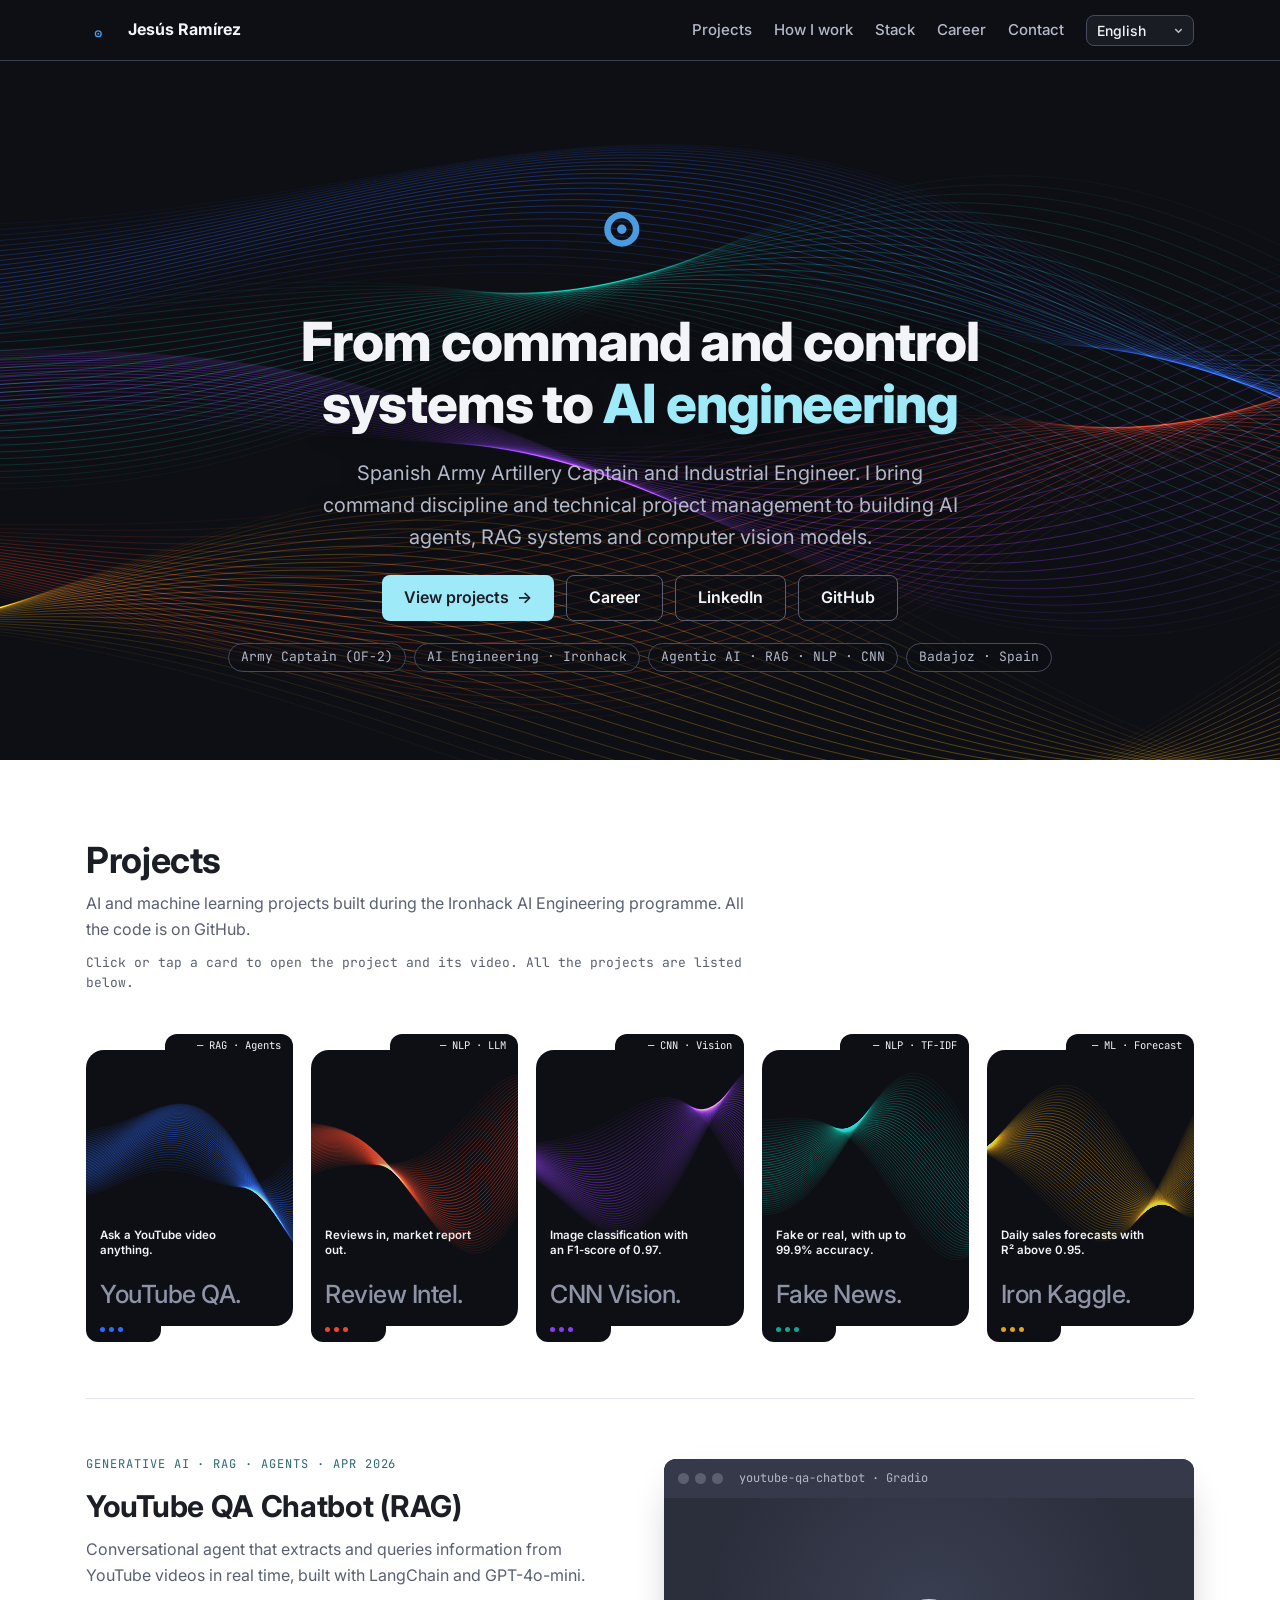
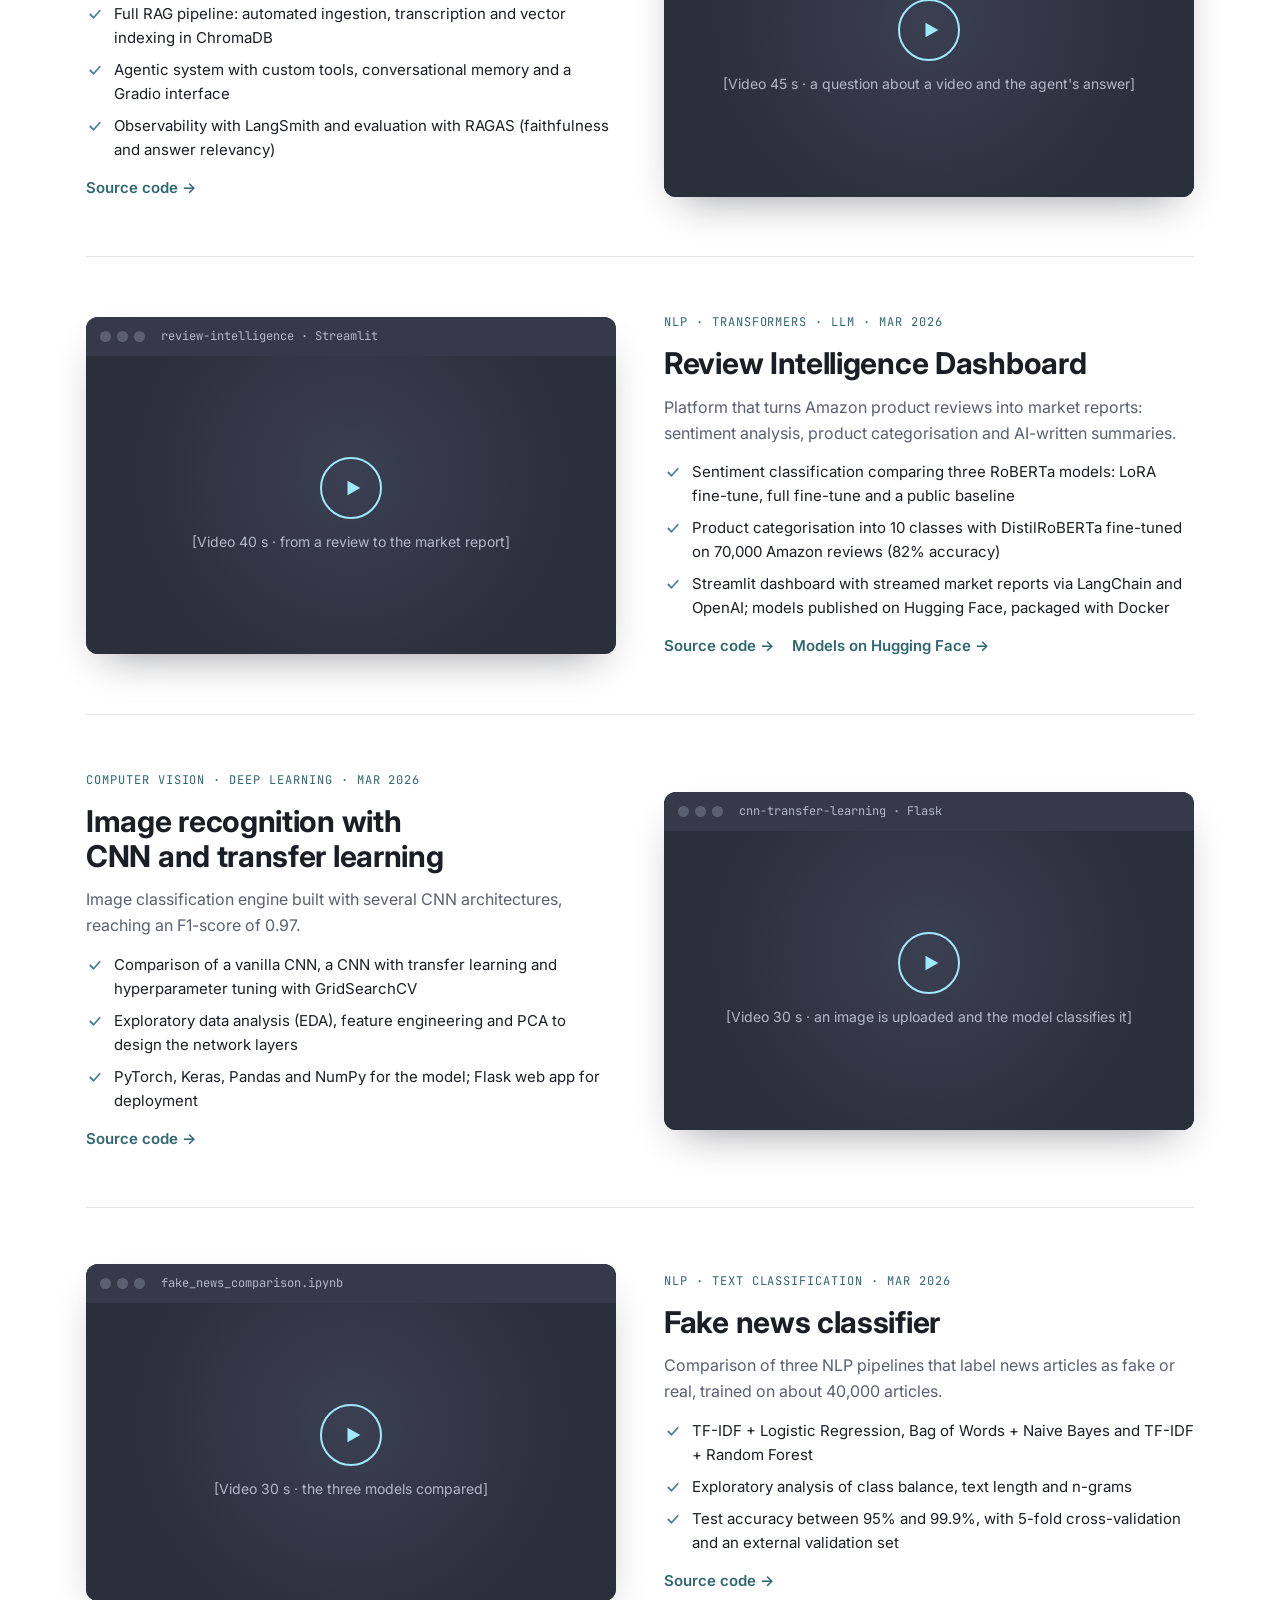
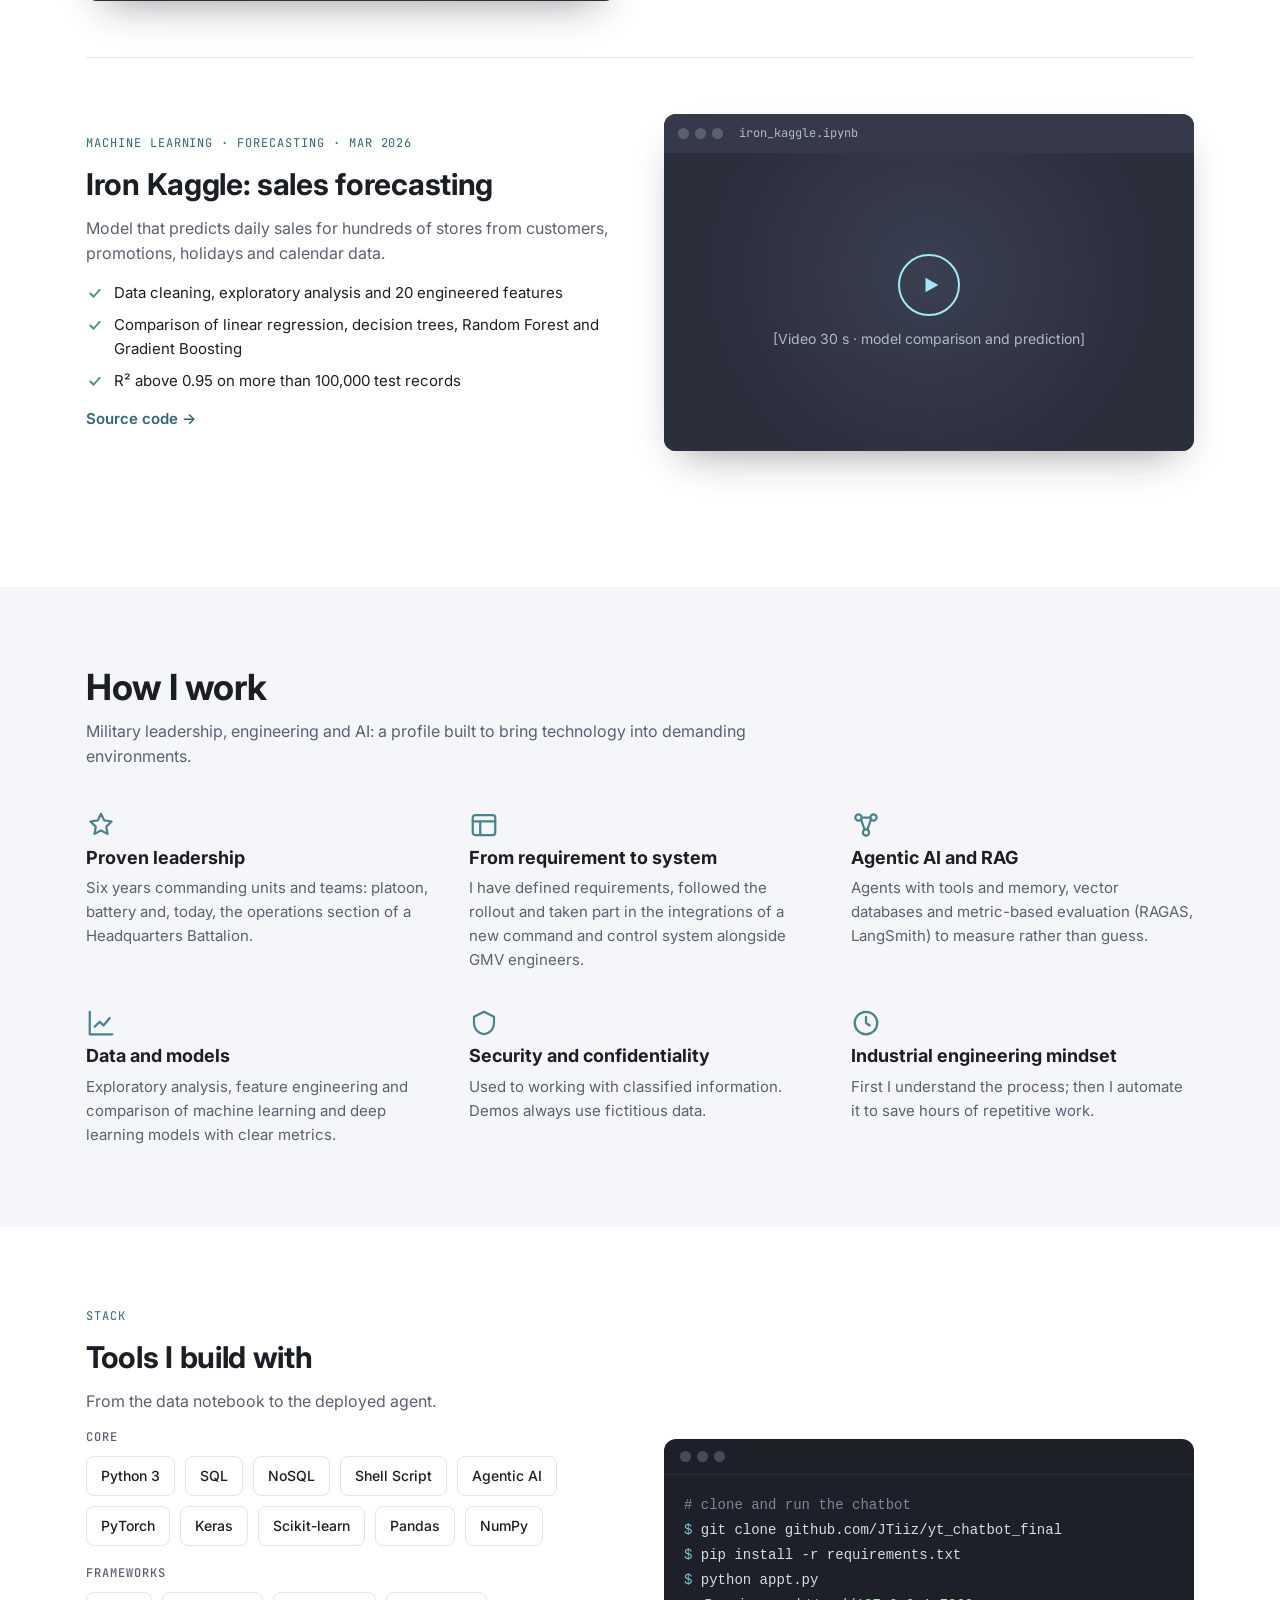
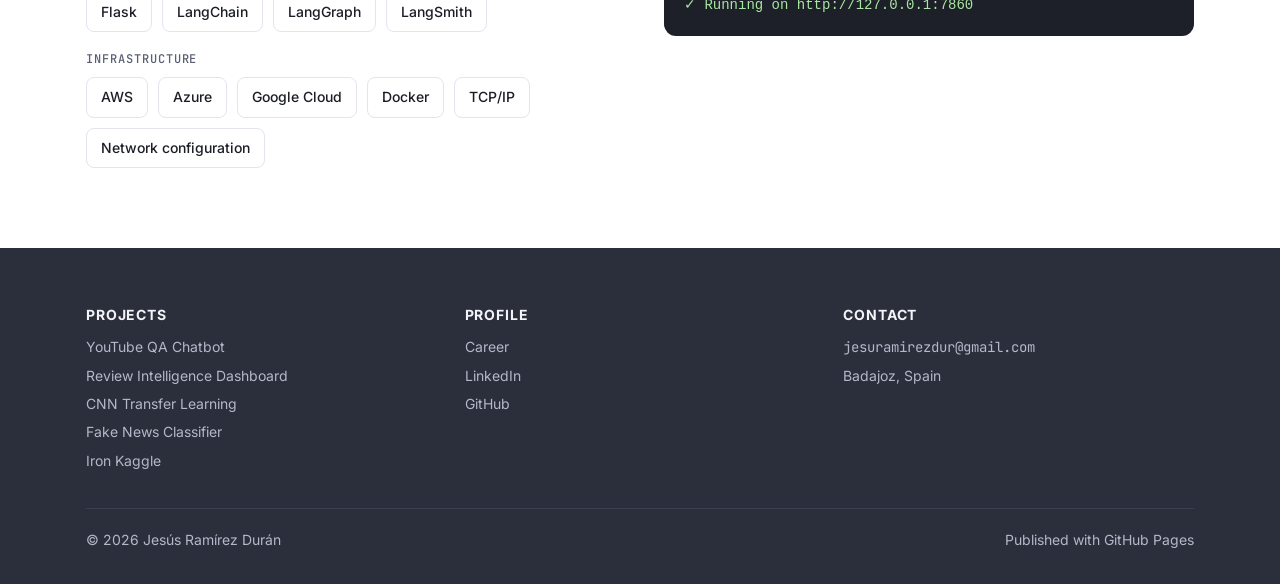
==== commit e6ecf007: "Force the letterboxed video in fullscreen and bust the CSS cache - Version the stylesheet URL so bro" ====
--- a/index.html
+++ b/index.html
@@ -10,7 +10,7 @@
 <title data-i18n="meta.title">Jesús Ramírez · AI Engineering portfolio</title>
 <link rel="preconnect" href="https://fonts.googleapis.com">
 <link rel="stylesheet" href="https://fonts.googleapis.com/css2?family=Inter:wght@400;500;600;700;800&family=JetBrains+Mono:wght@400;500&display=swap">
-<link rel="stylesheet" href="style.css">
+<link rel="stylesheet" href="style.css?v=20261119">
 </head>
 <body>
 <nav class="nav" aria-label="Main">
--- a/style.css
+++ b/style.css
@@ -18,7 +18,10 @@
 html{scroll-behavior:smooth;scroll-padding-top:70px}
 body{margin:0}
 img,video{max-width:100%}
-.screen video{width:100%;height:100%;object-fit:cover;display:block}
+.screen video{width:100%;height:100%;object-fit:contain;background:#000;display:block}
+/* Fullscreen: always show the whole frame, letterboxed, whatever the screen ratio */
+video:fullscreen{object-fit:contain!important;background:#000}
+video:-webkit-full-screen{object-fit:contain!important;background:#000}
 .screen.has-video{padding:0;background:#000}
 body{background:var(--bg);color:var(--fg);font-family:var(--display);font-size:16px;line-height:1.6}
 body::before{content:"";position:fixed;inset:0 0 auto;height:env(safe-area-inset-top,0px);z-index:10;background:var(--hero)}
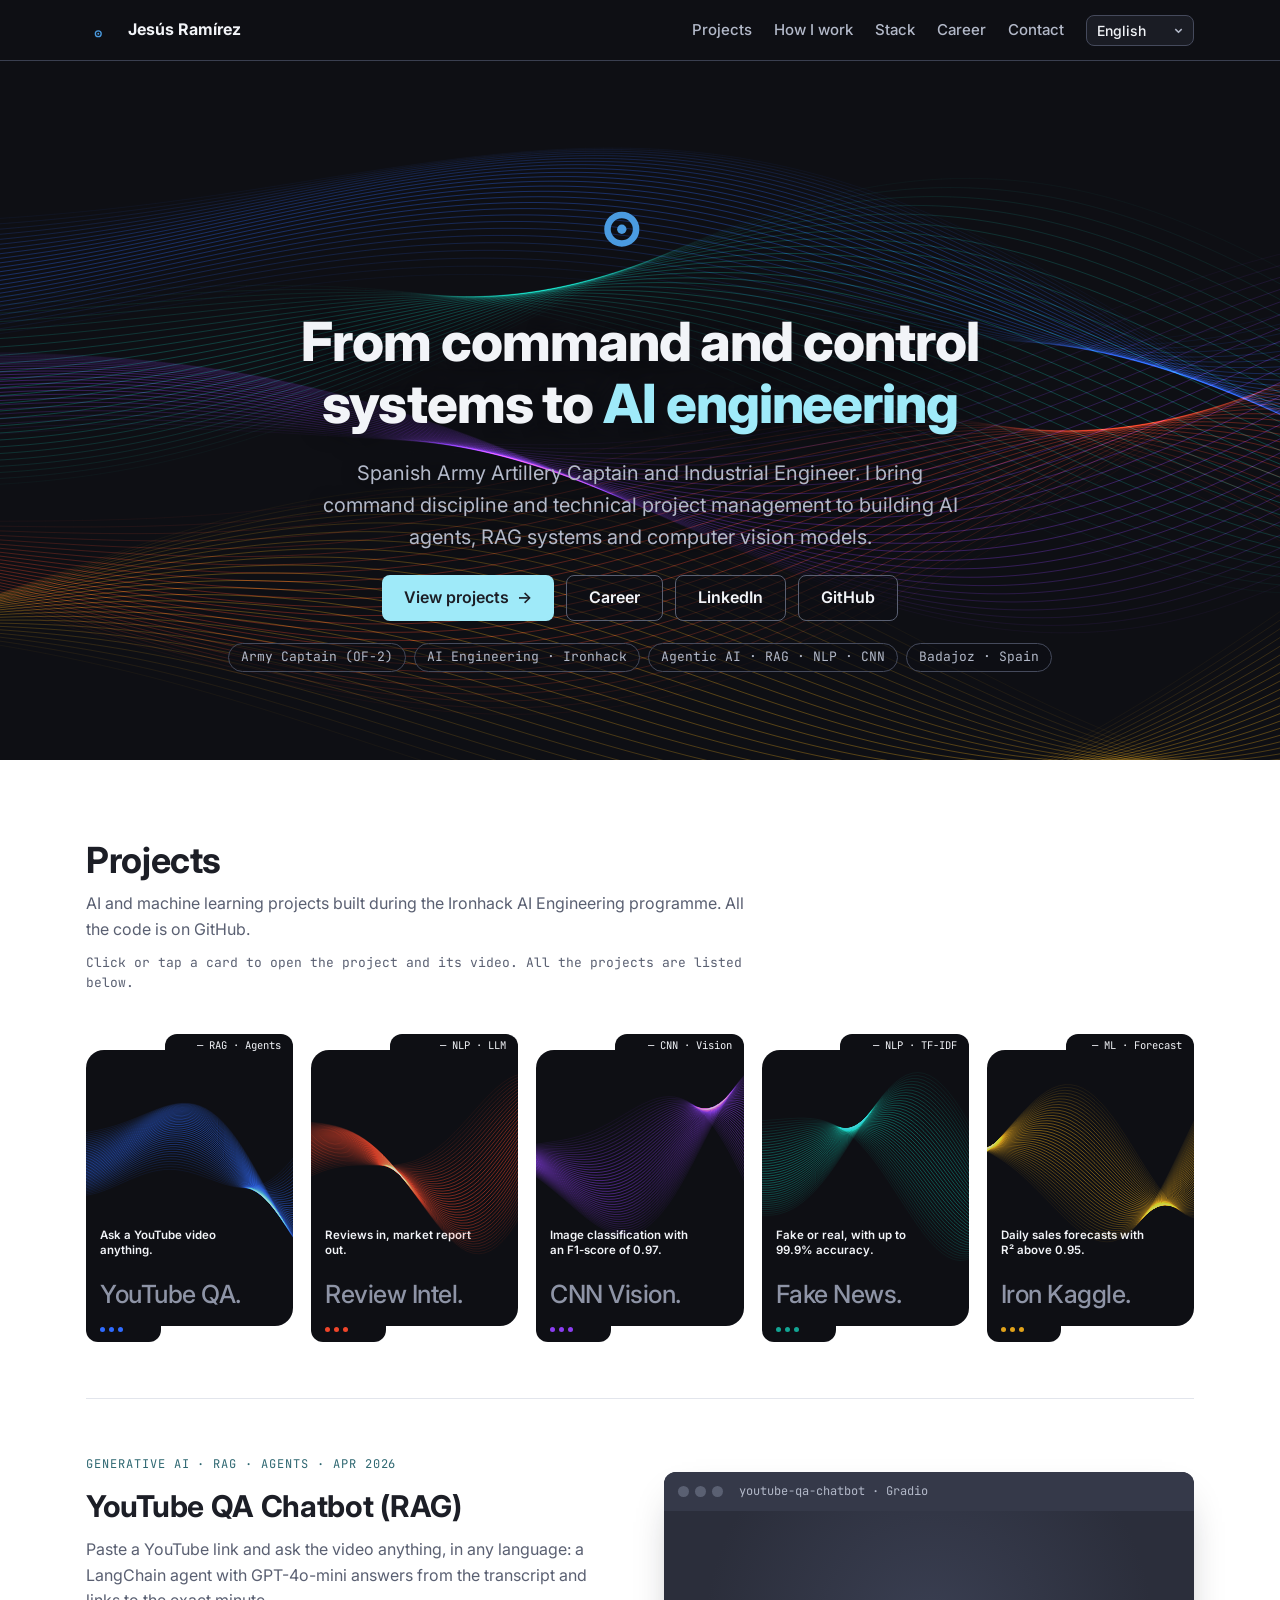
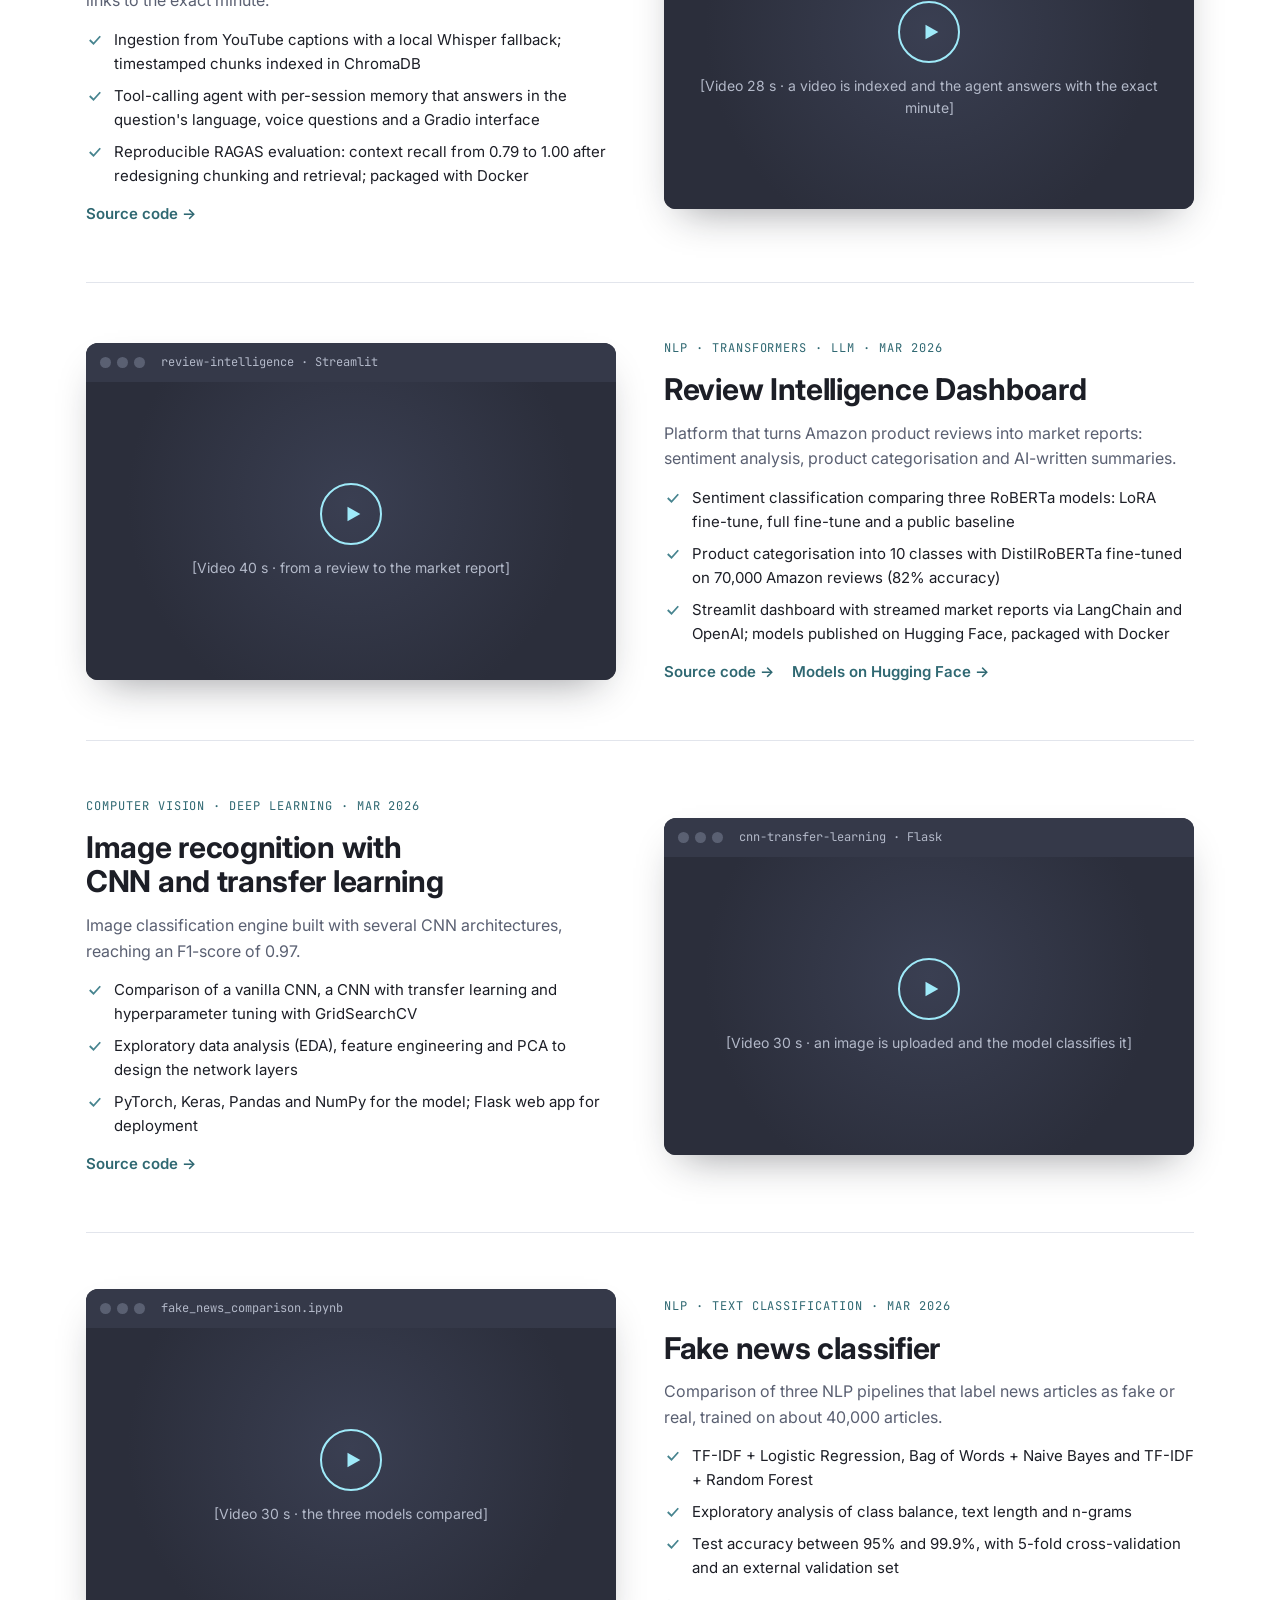
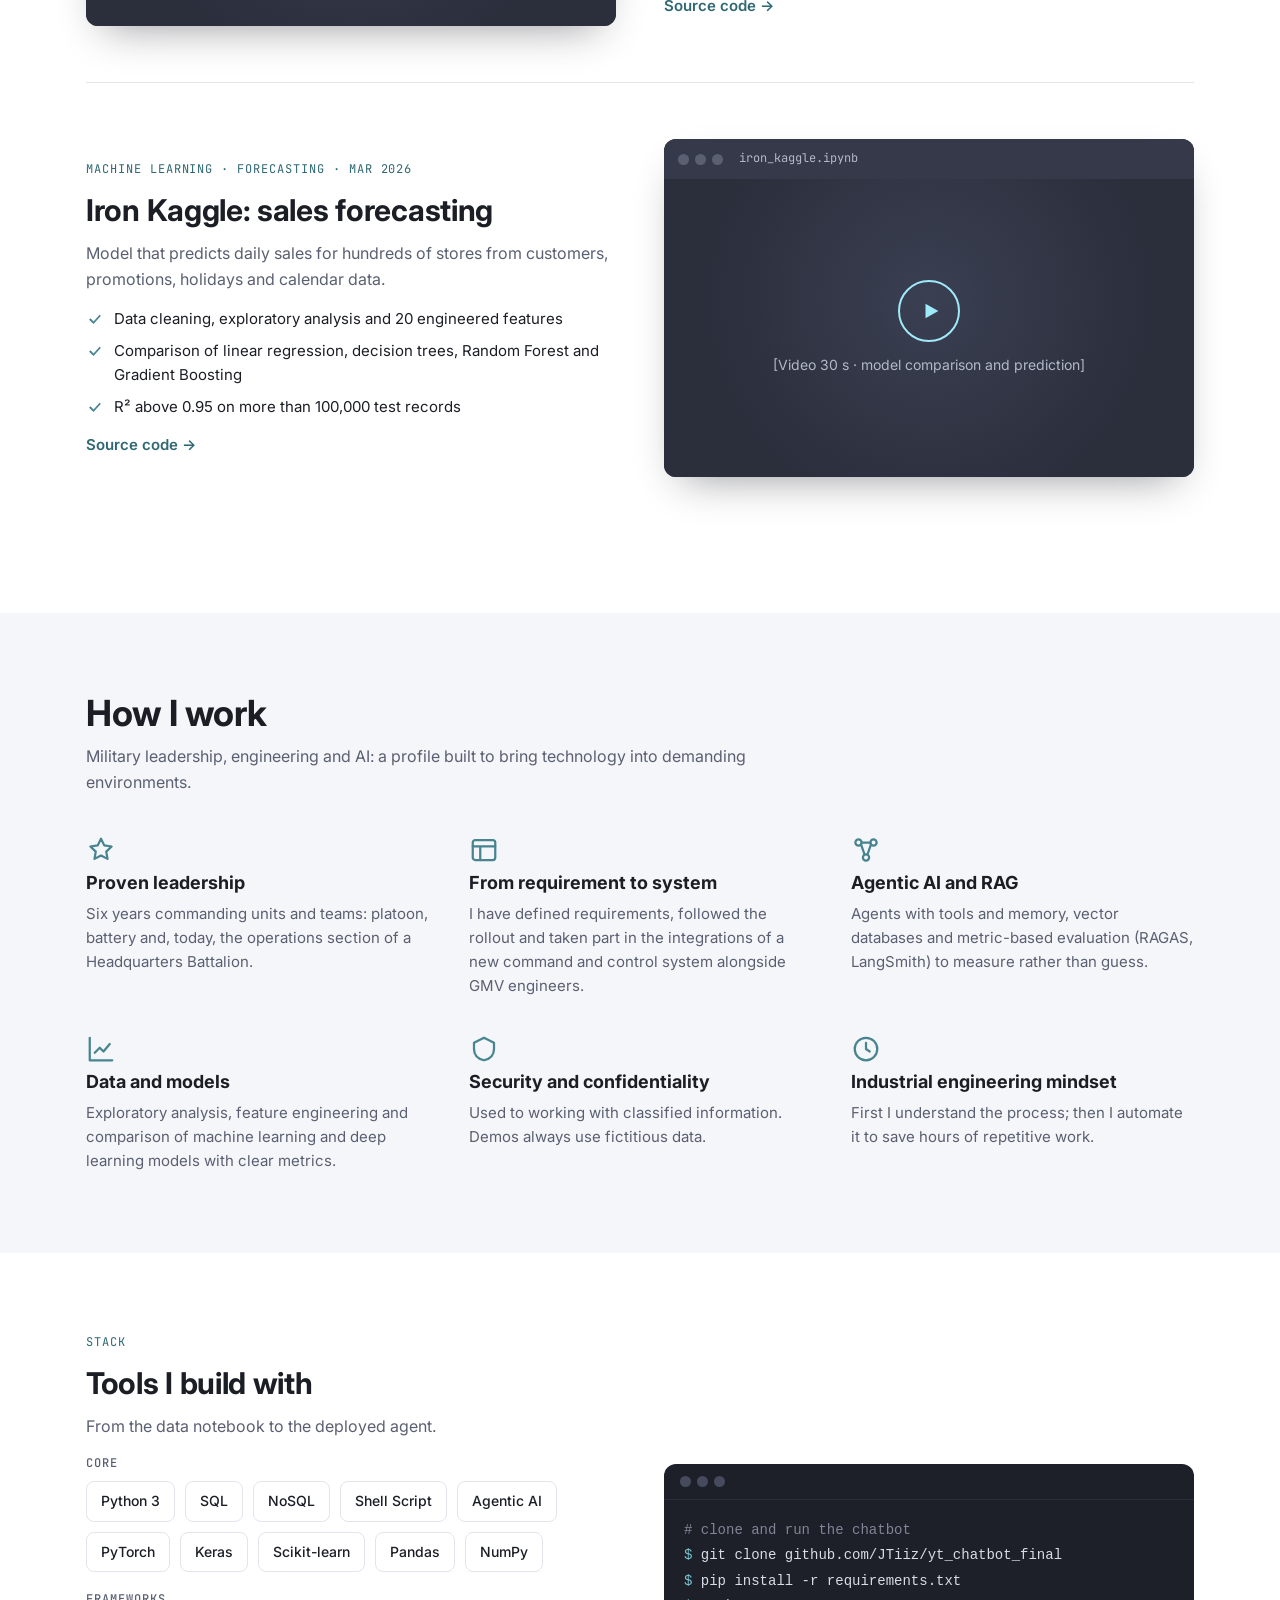
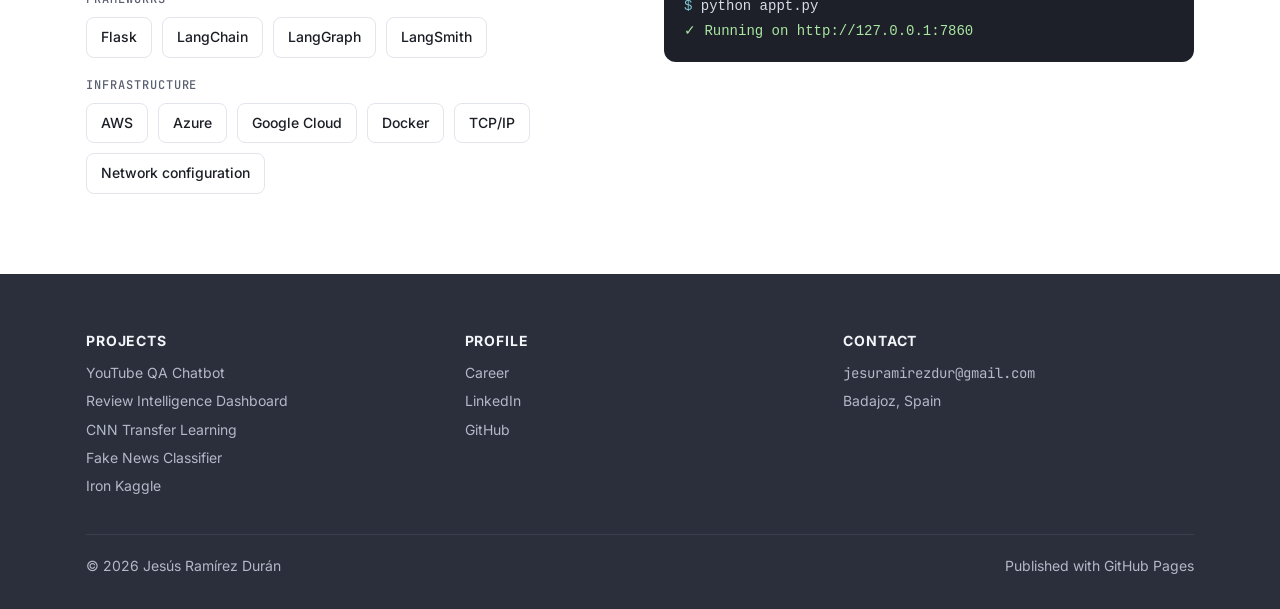
==== commit 82461569: "Add YouTube QA Chatbot demo video and update its card" ====
--- a/index.html
+++ b/index.html
@@ -85,16 +85,16 @@
       <div class="copy">
         <span class="kicker" data-i18n="p1.k">Generative AI · RAG · Agents · Apr 2026</span>
         <h3 data-i18n="p1.h">YouTube QA Chatbot (RAG)</h3>
-        <p data-i18n="p1.p">Conversational agent that extracts and queries information from YouTube videos in real time, built with LangChain and GPT-4o-mini.</p>
-        <ul>
-          <li><svg viewBox="0 0 24 24" fill="none" stroke="currentColor" stroke-width="2.4" aria-hidden="true"><path d="M5 12l5 5 9-10"/></svg><span data-i18n="p1.a">Full RAG pipeline: automated ingestion, transcription and vector indexing in ChromaDB</span></li>
-          <li><svg viewBox="0 0 24 24" fill="none" stroke="currentColor" stroke-width="2.4" aria-hidden="true"><path d="M5 12l5 5 9-10"/></svg><span data-i18n="p1.b">Agentic system with custom tools, conversational memory and a Gradio interface</span></li>
-          <li><svg viewBox="0 0 24 24" fill="none" stroke="currentColor" stroke-width="2.4" aria-hidden="true"><path d="M5 12l5 5 9-10"/></svg><span data-i18n="p1.c">Observability with LangSmith and evaluation with RAGAS (faithfulness and answer relevancy)</span></li>
+        <p data-i18n="p1.p">Paste a YouTube link and ask the video anything, in any language: a LangChain agent with GPT-4o-mini answers from the transcript and links to the exact minute.</p>
+        <ul>
+          <li><svg viewBox="0 0 24 24" fill="none" stroke="currentColor" stroke-width="2.4" aria-hidden="true"><path d="M5 12l5 5 9-10"/></svg><span data-i18n="p1.a">Ingestion from YouTube captions with a local Whisper fallback; timestamped chunks indexed in ChromaDB</span></li>
+          <li><svg viewBox="0 0 24 24" fill="none" stroke="currentColor" stroke-width="2.4" aria-hidden="true"><path d="M5 12l5 5 9-10"/></svg><span data-i18n="p1.b">Tool-calling agent with per-session memory that answers in the question's language, voice questions and a Gradio interface</span></li>
+          <li><svg viewBox="0 0 24 24" fill="none" stroke="currentColor" stroke-width="2.4" aria-hidden="true"><path d="M5 12l5 5 9-10"/></svg><span data-i18n="p1.c">Reproducible RAGAS evaluation: context recall from 0.79 to 1.00 after redesigning chunking and retrieval; packaged with Docker</span></li>
         </ul>
         <div class="links"><a href="https://github.com/JTiiz/yt_chatbot_final" data-i18n="src">Source code →</a></div>
       </div>
       <div class="shot"><div class="bar"><i></i><i></i><i></i><span>youtube-qa-chatbot · Gradio</span></div>
-        <div class="screen" data-video="videos/youtube-qa-chatbot.mp4"><div class="play"><svg viewBox="0 0 24 24" aria-hidden="true"><path d="M6 4l14 8-14 8z"/></svg></div><span data-i18n="p1.v">[Video 45 s · a question about a video and the agent's answer]</span></div></div>
+        <div class="screen" data-video="videos/youtube-qa-chatbot.mp4"><div class="play"><svg viewBox="0 0 24 24" aria-hidden="true"><path d="M6 4l14 8-14 8z"/></svg></div><span data-i18n="p1.v">[Video 28 s · a video is indexed and the agent answers with the exact minute]</span></div></div>
     </article>
 
     <article class="project flip" id="proj-p2">
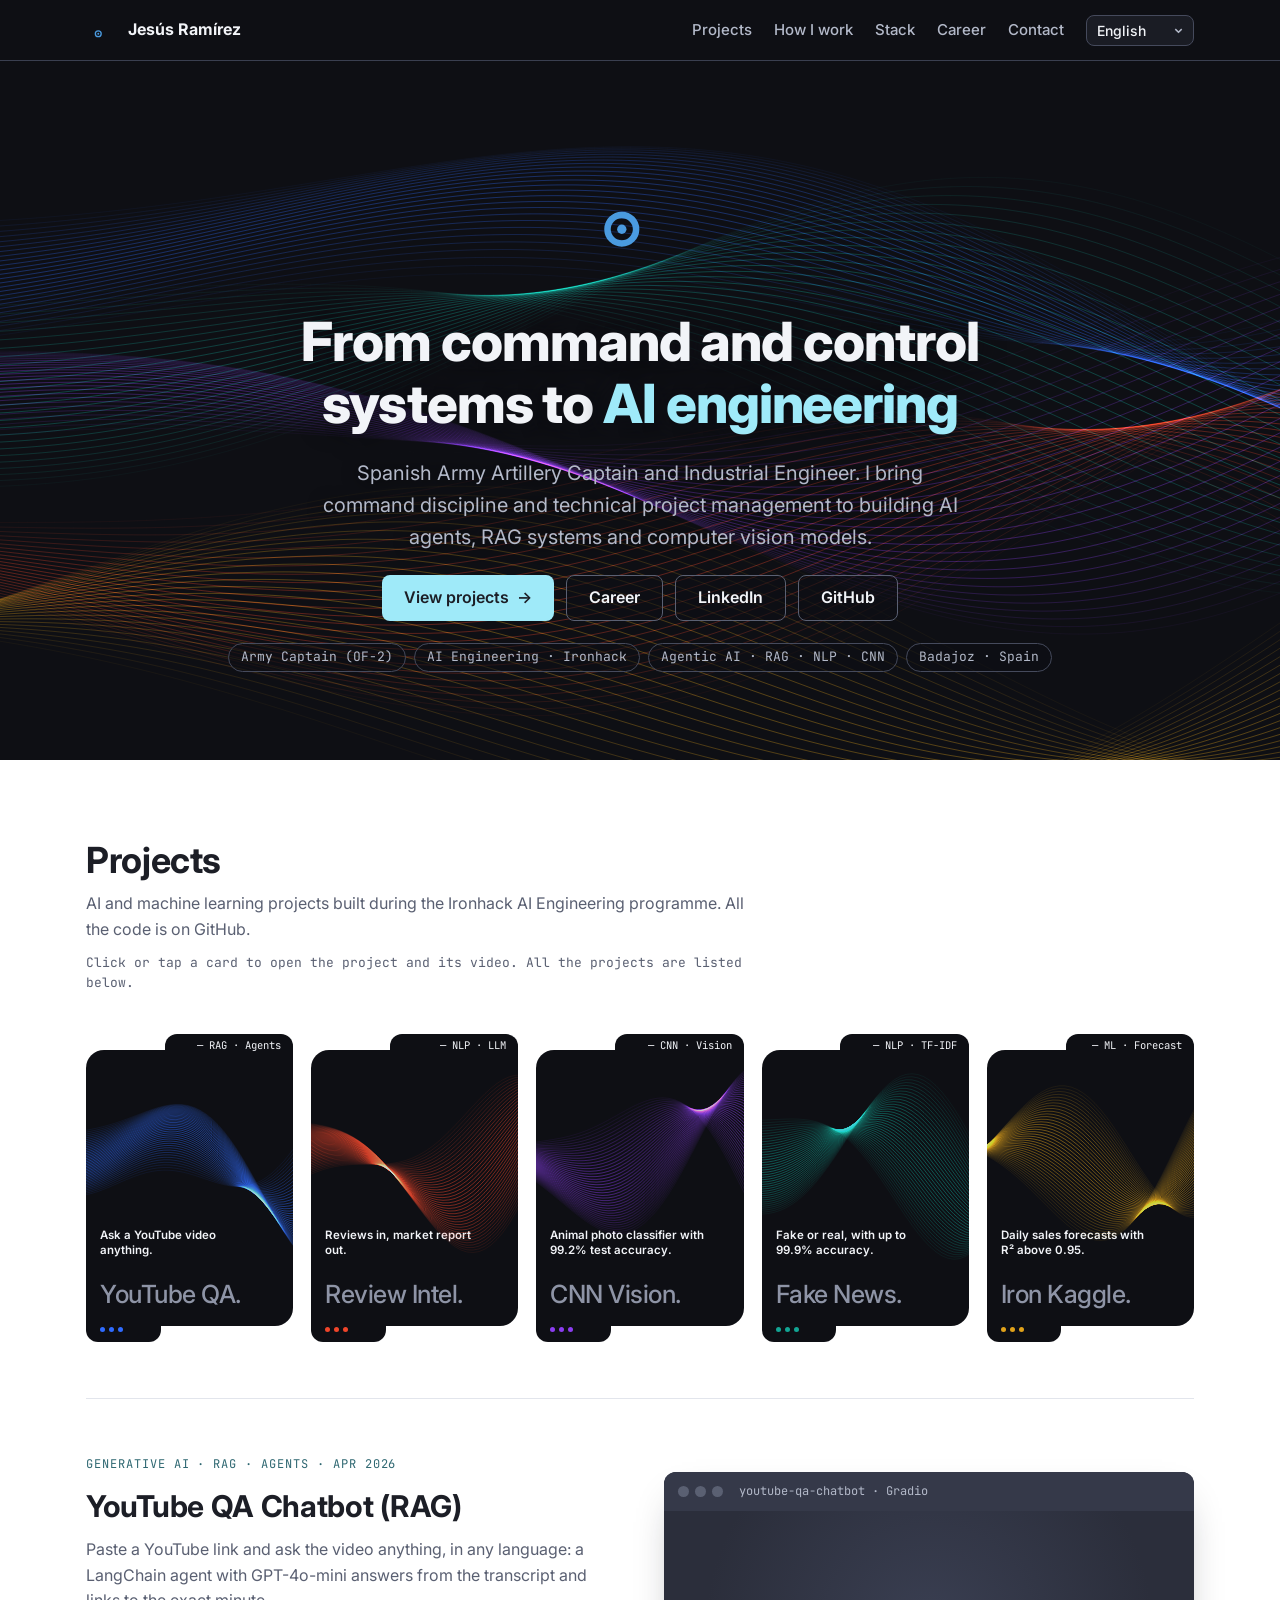
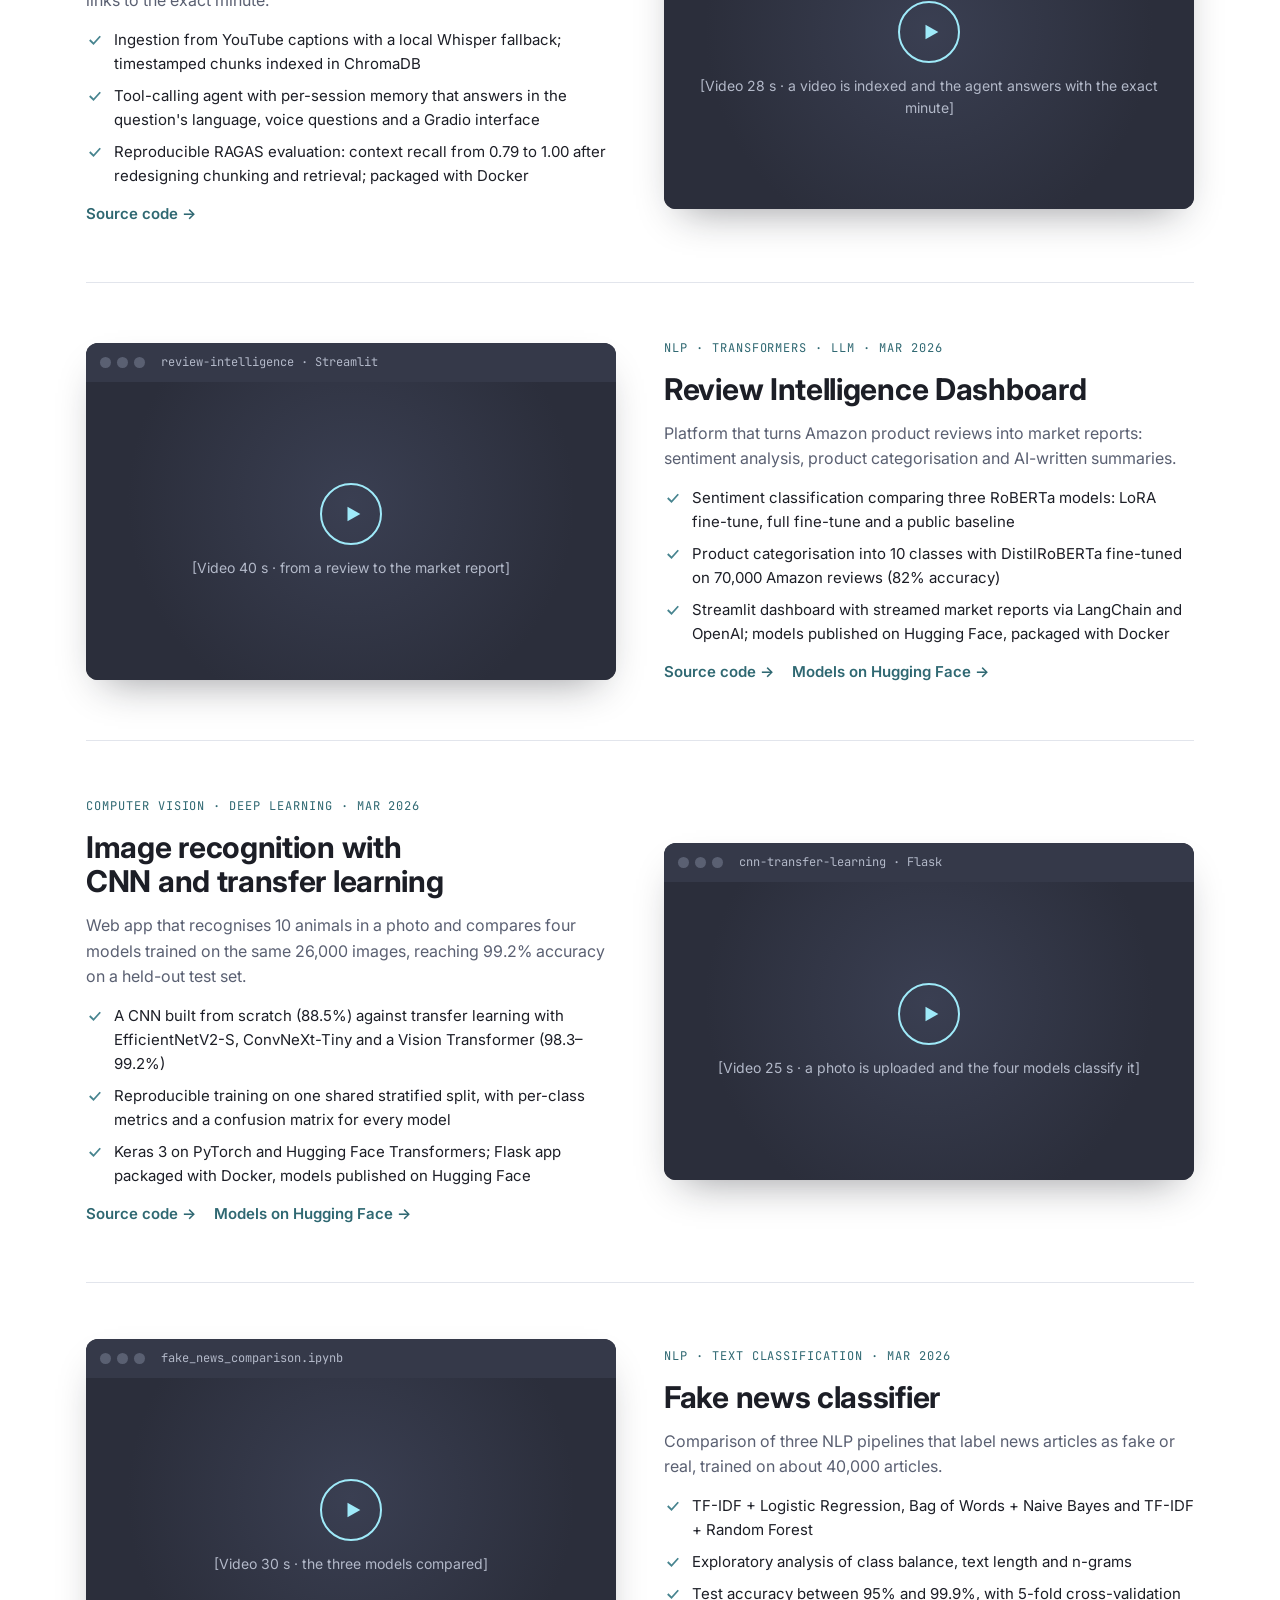
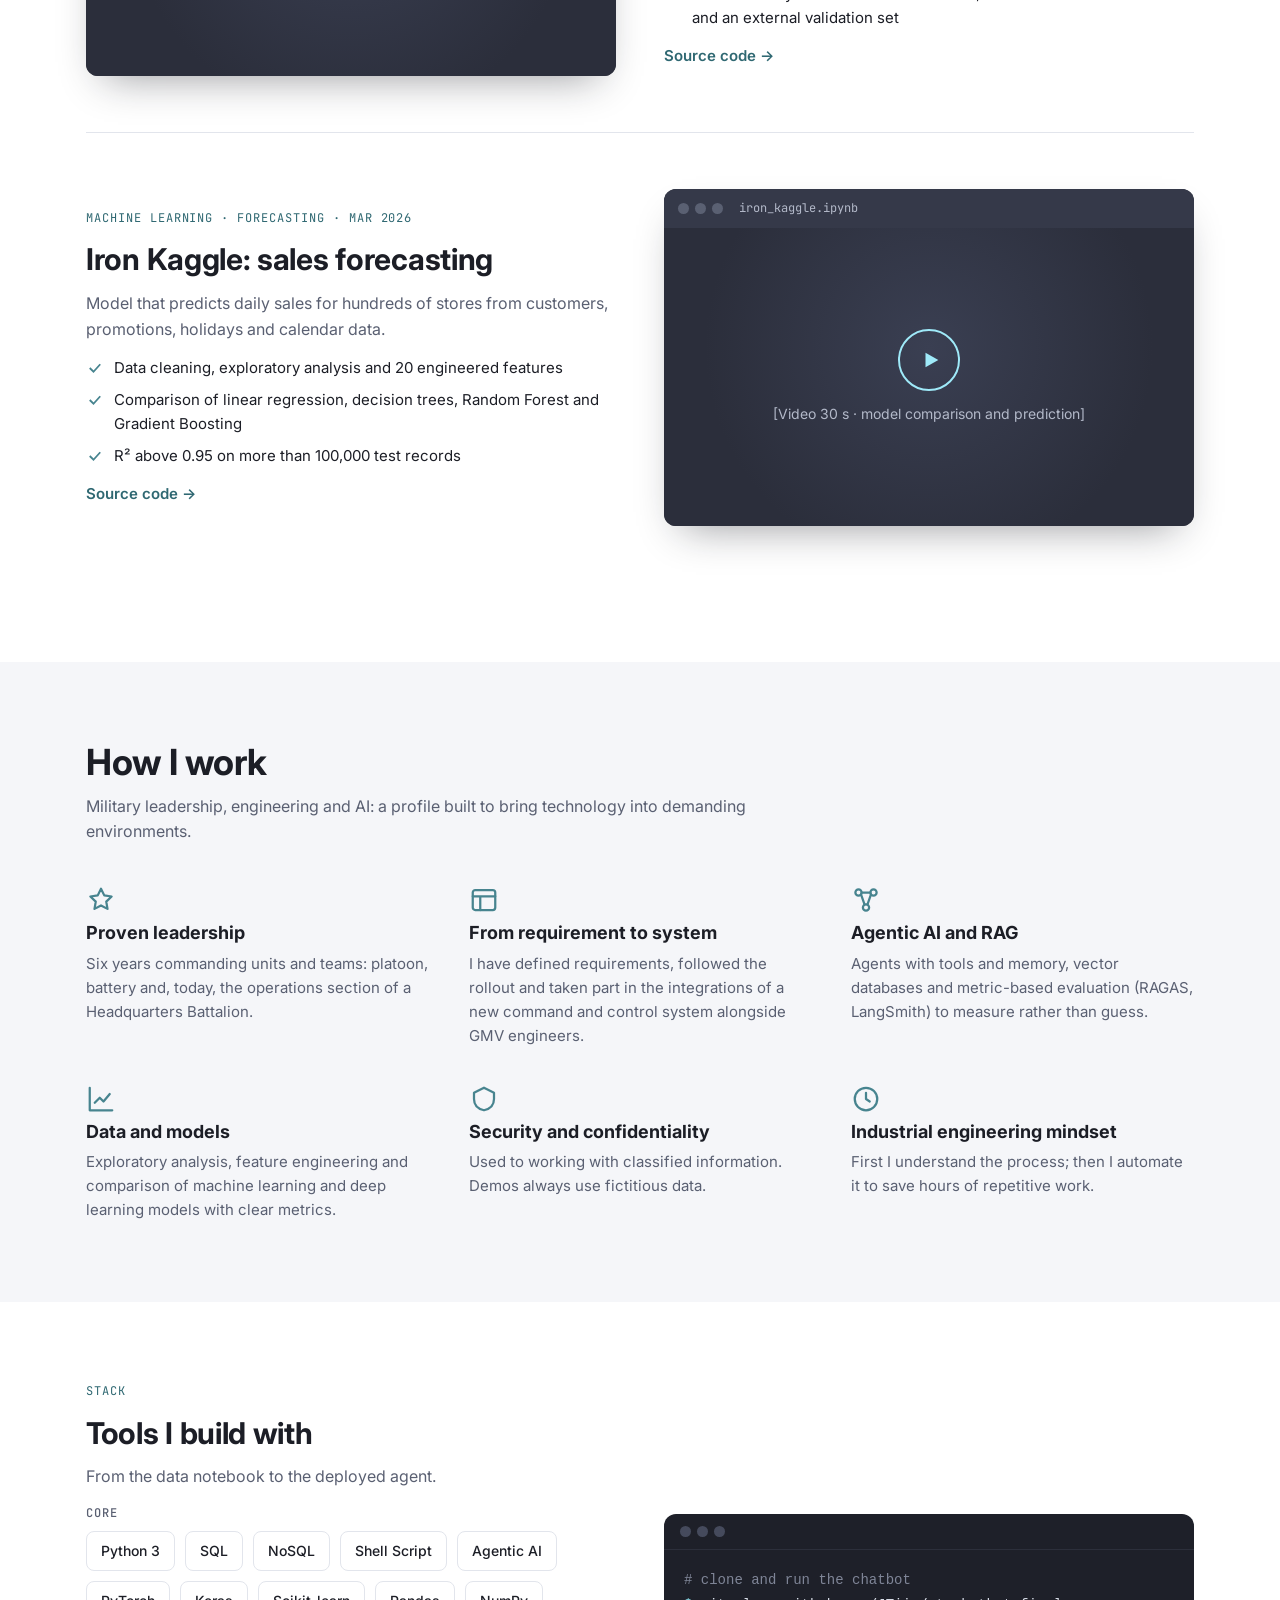
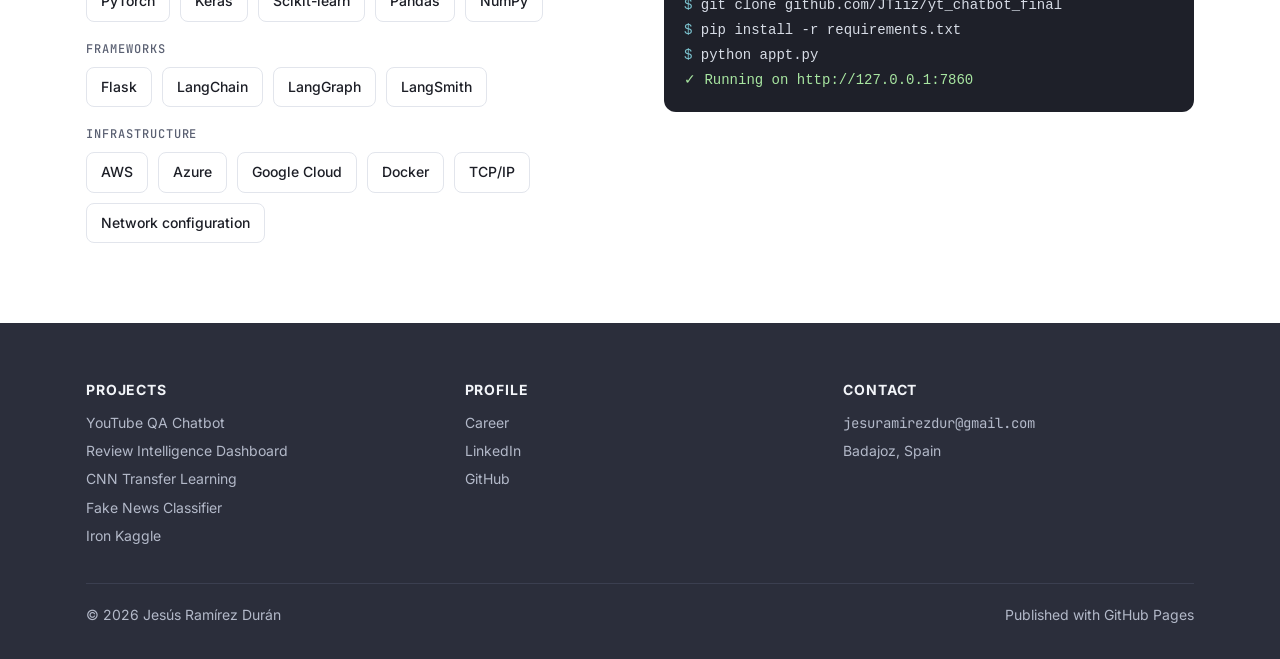
==== commit ad8ede47: "Update CNN project card: real results, Hugging Face link and demo video" ====
--- a/index.html
+++ b/index.html
@@ -75,7 +75,7 @@
     <div class="cards" id="cards">
       <button class="card" type="button" id="card-p1" data-target="proj-p1" data-color="#2F6BFF" style="--c:#2F6BFF;--c2:#0A1A52"><span class="fill"></span><span class="label">— RAG · Agents</span><canvas aria-hidden="true"></canvas><span class="cap" data-i18n="p1.cap">Ask a YouTube video anything.</span><span class="big">YouTube QA.</span><span class="dots"><i></i><i></i><i></i></span></button>
       <button class="card" type="button" id="card-p2" data-target="proj-p2" data-color="#F0452A" style="--c:#F0452A;--c2:#4A0D08"><span class="fill"></span><span class="label">— NLP · LLM</span><canvas aria-hidden="true"></canvas><span class="cap" data-i18n="p2.cap">Reviews in, market report out.</span><span class="big">Review Intel.</span><span class="dots"><i></i><i></i><i></i></span></button>
-      <button class="card" type="button" id="card-p3" data-target="proj-p3" data-color="#8B3DF0" style="--c:#8B3DF0;--c2:#250A52"><span class="fill"></span><span class="label">— CNN · Vision</span><canvas aria-hidden="true"></canvas><span class="cap" data-i18n="p3.cap">Image classification with an F1-score of 0.97.</span><span class="big">CNN Vision.</span><span class="dots"><i></i><i></i><i></i></span></button>
+      <button class="card" type="button" id="card-p3" data-target="proj-p3" data-color="#8B3DF0" style="--c:#8B3DF0;--c2:#250A52"><span class="fill"></span><span class="label">— CNN · Vision</span><canvas aria-hidden="true"></canvas><span class="cap" data-i18n="p3.cap">Animal photo classifier with 99.2% test accuracy.</span><span class="big">CNN Vision.</span><span class="dots"><i></i><i></i><i></i></span></button>
       <button class="card" type="button" id="card-p4" data-target="proj-p4" data-color="#12A594" style="--c:#12A594;--c2:#06342F"><span class="fill"></span><span class="label">— NLP · TF-IDF</span><canvas aria-hidden="true"></canvas><span class="cap" data-i18n="p4.cap">Fake or real, with up to 99.9% accuracy.</span><span class="big">Fake News.</span><span class="dots"><i></i><i></i><i></i></span></button>
       <button class="card" type="button" id="card-p5" data-target="proj-p5" data-color="#E0A21A" style="--c:#E0A21A;--c2:#4A3206"><span class="fill"></span><span class="label">— ML · Forecast</span><canvas aria-hidden="true"></canvas><span class="cap" data-i18n="p5.cap">Daily sales forecasts with R² above 0.95.</span><span class="big">Iron Kaggle.</span><span class="dots"><i></i><i></i><i></i></span></button>
     </div>
@@ -117,16 +117,16 @@
       <div class="copy">
         <span class="kicker" data-i18n="p3.k">Computer vision · Deep learning · Mar 2026</span>
         <h3 data-i18n="p3.h">Image recognition with CNN and transfer learning</h3>
-        <p data-i18n="p3.p">Image classification engine built with several CNN architectures, reaching an F1-score of 0.97.</p>
-        <ul>
-          <li><svg viewBox="0 0 24 24" fill="none" stroke="currentColor" stroke-width="2.4" aria-hidden="true"><path d="M5 12l5 5 9-10"/></svg><span data-i18n="p3.a">Comparison of a vanilla CNN, a CNN with transfer learning and hyperparameter tuning with GridSearchCV</span></li>
-          <li><svg viewBox="0 0 24 24" fill="none" stroke="currentColor" stroke-width="2.4" aria-hidden="true"><path d="M5 12l5 5 9-10"/></svg><span data-i18n="p3.b">Exploratory data analysis (EDA), feature engineering and PCA to design the network layers</span></li>
-          <li><svg viewBox="0 0 24 24" fill="none" stroke="currentColor" stroke-width="2.4" aria-hidden="true"><path d="M5 12l5 5 9-10"/></svg><span data-i18n="p3.c">PyTorch, Keras, Pandas and NumPy for the model; Flask web app for deployment</span></li>
-        </ul>
-        <div class="links"><a href="https://github.com/JTiiz/CNN-project" data-i18n="src">Source code →</a></div>
+        <p data-i18n="p3.p">Web app that recognises 10 animals in a photo and compares four models trained on the same 26,000 images, reaching 99.2% accuracy on a held-out test set.</p>
+        <ul>
+          <li><svg viewBox="0 0 24 24" fill="none" stroke="currentColor" stroke-width="2.4" aria-hidden="true"><path d="M5 12l5 5 9-10"/></svg><span data-i18n="p3.a">A CNN built from scratch (88.5%) against transfer learning with EfficientNetV2-S, ConvNeXt-Tiny and a Vision Transformer (98.3–99.2%)</span></li>
+          <li><svg viewBox="0 0 24 24" fill="none" stroke="currentColor" stroke-width="2.4" aria-hidden="true"><path d="M5 12l5 5 9-10"/></svg><span data-i18n="p3.b">Reproducible training on one shared stratified split, with per-class metrics and a confusion matrix for every model</span></li>
+          <li><svg viewBox="0 0 24 24" fill="none" stroke="currentColor" stroke-width="2.4" aria-hidden="true"><path d="M5 12l5 5 9-10"/></svg><span data-i18n="p3.c">Keras 3 on PyTorch and Hugging Face Transformers; Flask app packaged with Docker, models published on Hugging Face</span></li>
+        </ul>
+        <div class="links"><a href="https://github.com/JTiiz/CNN-project" data-i18n="src">Source code →</a><a href="https://huggingface.co/models?search=jramduran/animals10" data-i18n="p3.hf">Models on Hugging Face →</a></div>
       </div>
       <div class="shot"><div class="bar"><i></i><i></i><i></i><span>cnn-transfer-learning · Flask</span></div>
-        <div class="screen" data-video="videos/cnn-transfer-learning.mp4"><div class="play"><svg viewBox="0 0 24 24" aria-hidden="true"><path d="M6 4l14 8-14 8z"/></svg></div><span data-i18n="p3.v">[Video 30 s · an image is uploaded and the model classifies it]</span></div></div>
+        <div class="screen" data-video="videos/cnn-transfer-learning.mp4"><div class="play"><svg viewBox="0 0 24 24" aria-hidden="true"><path d="M6 4l14 8-14 8z"/></svg></div><span data-i18n="p3.v">[Video 25 s · a photo is uploaded and the four models classify it]</span></div></div>
     </article>
 
     <article class="project flip" id="proj-p4">
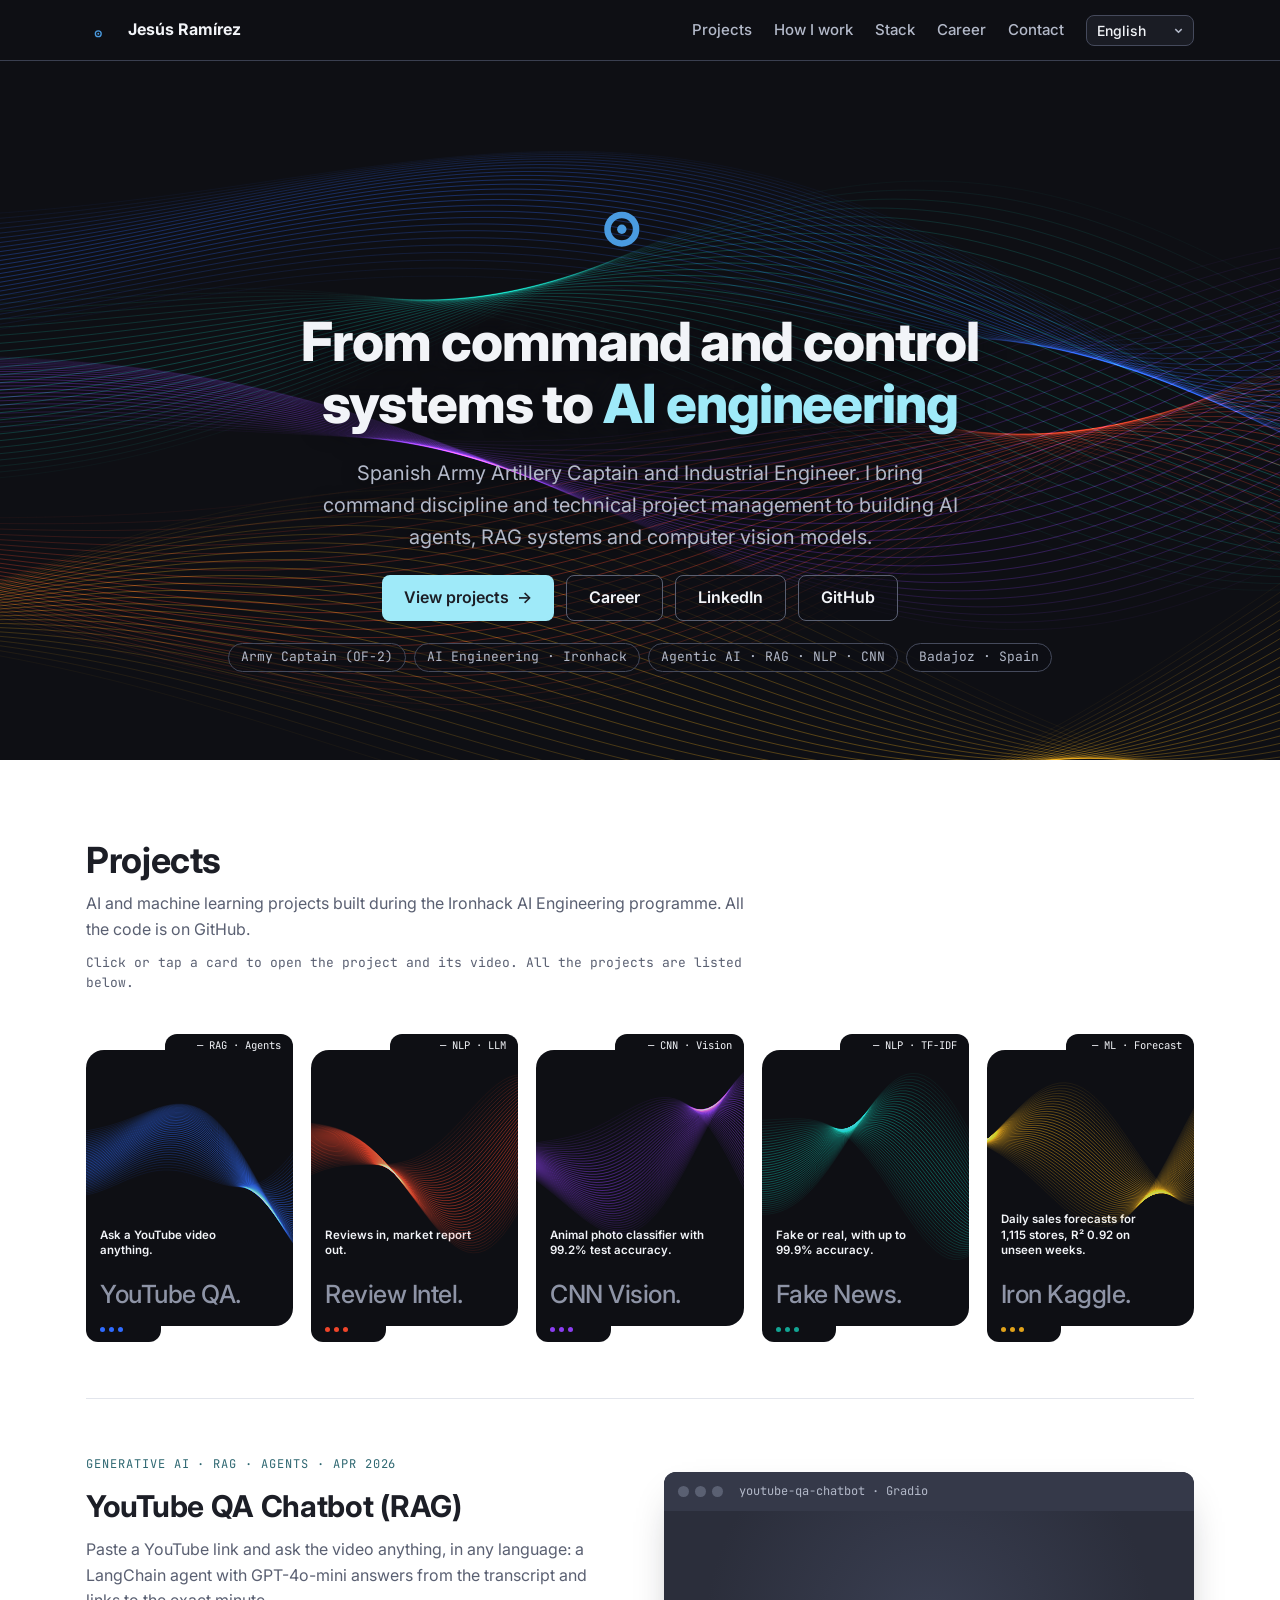
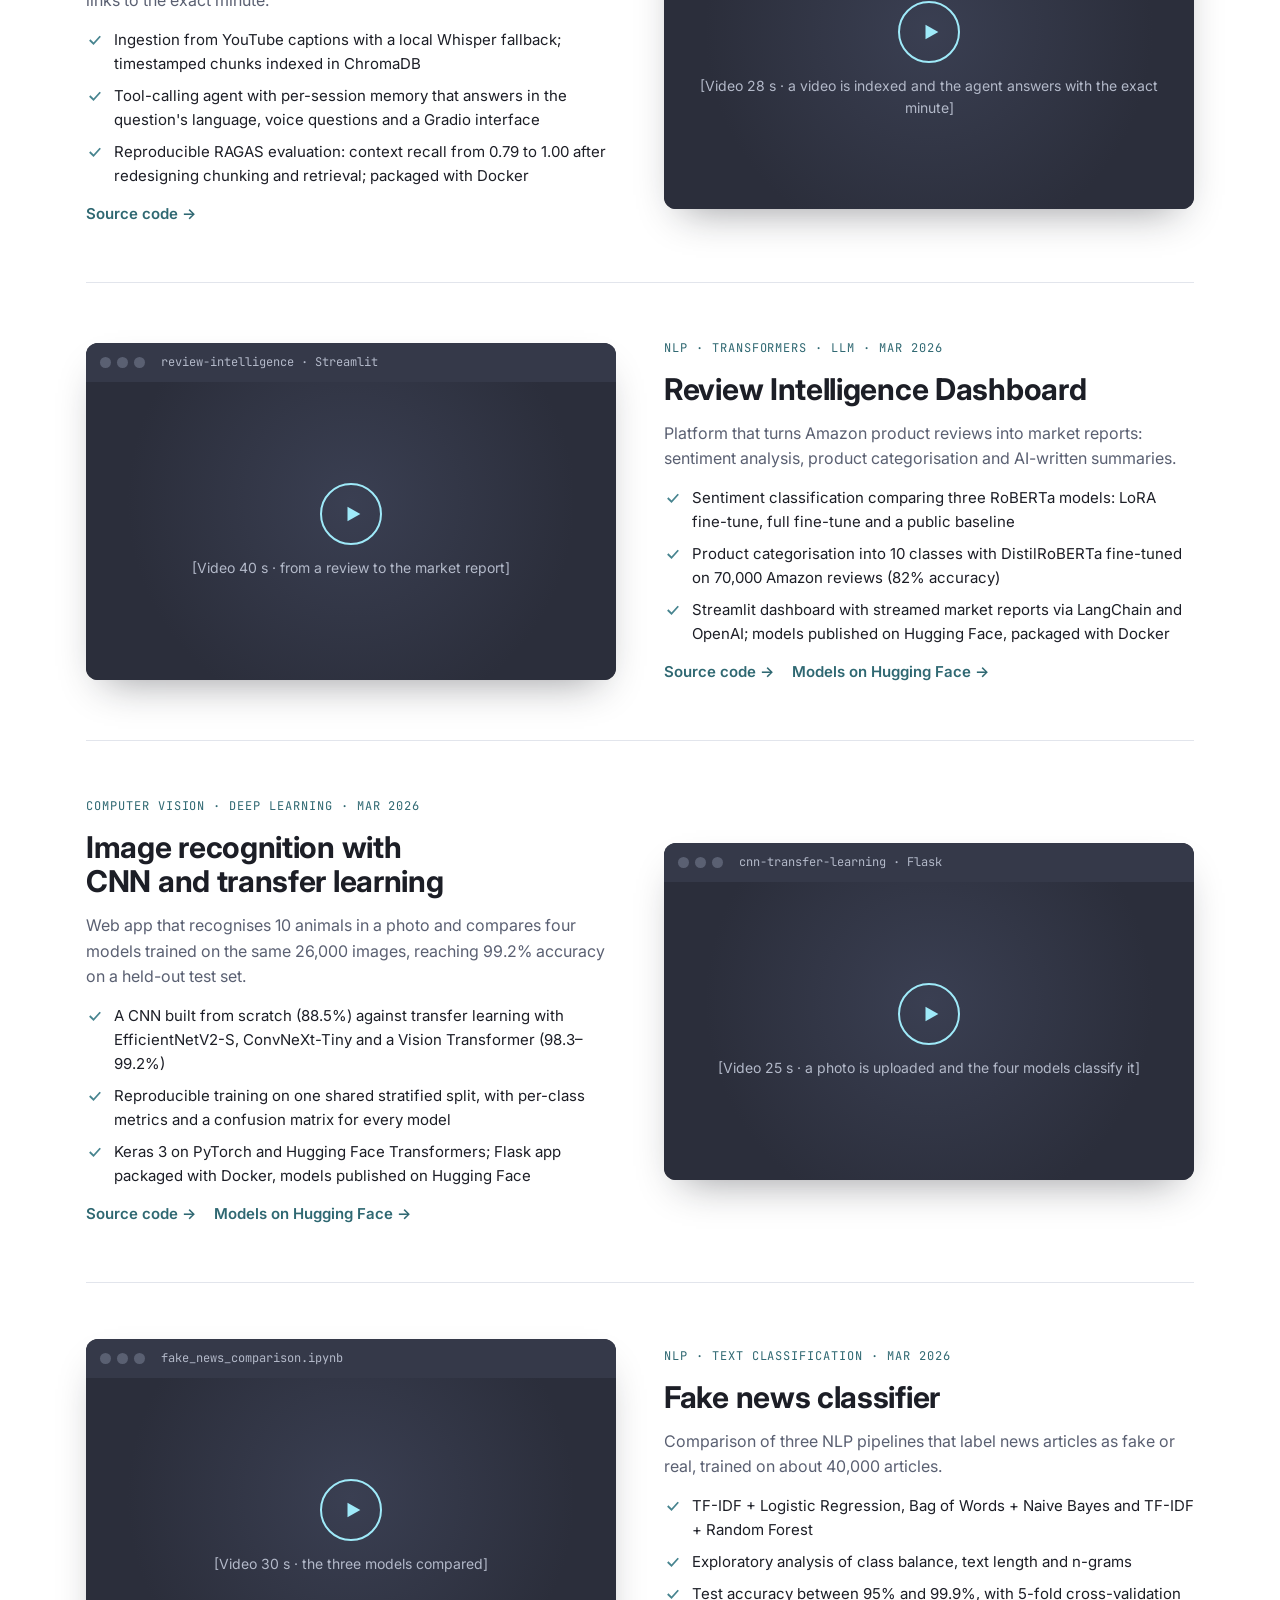
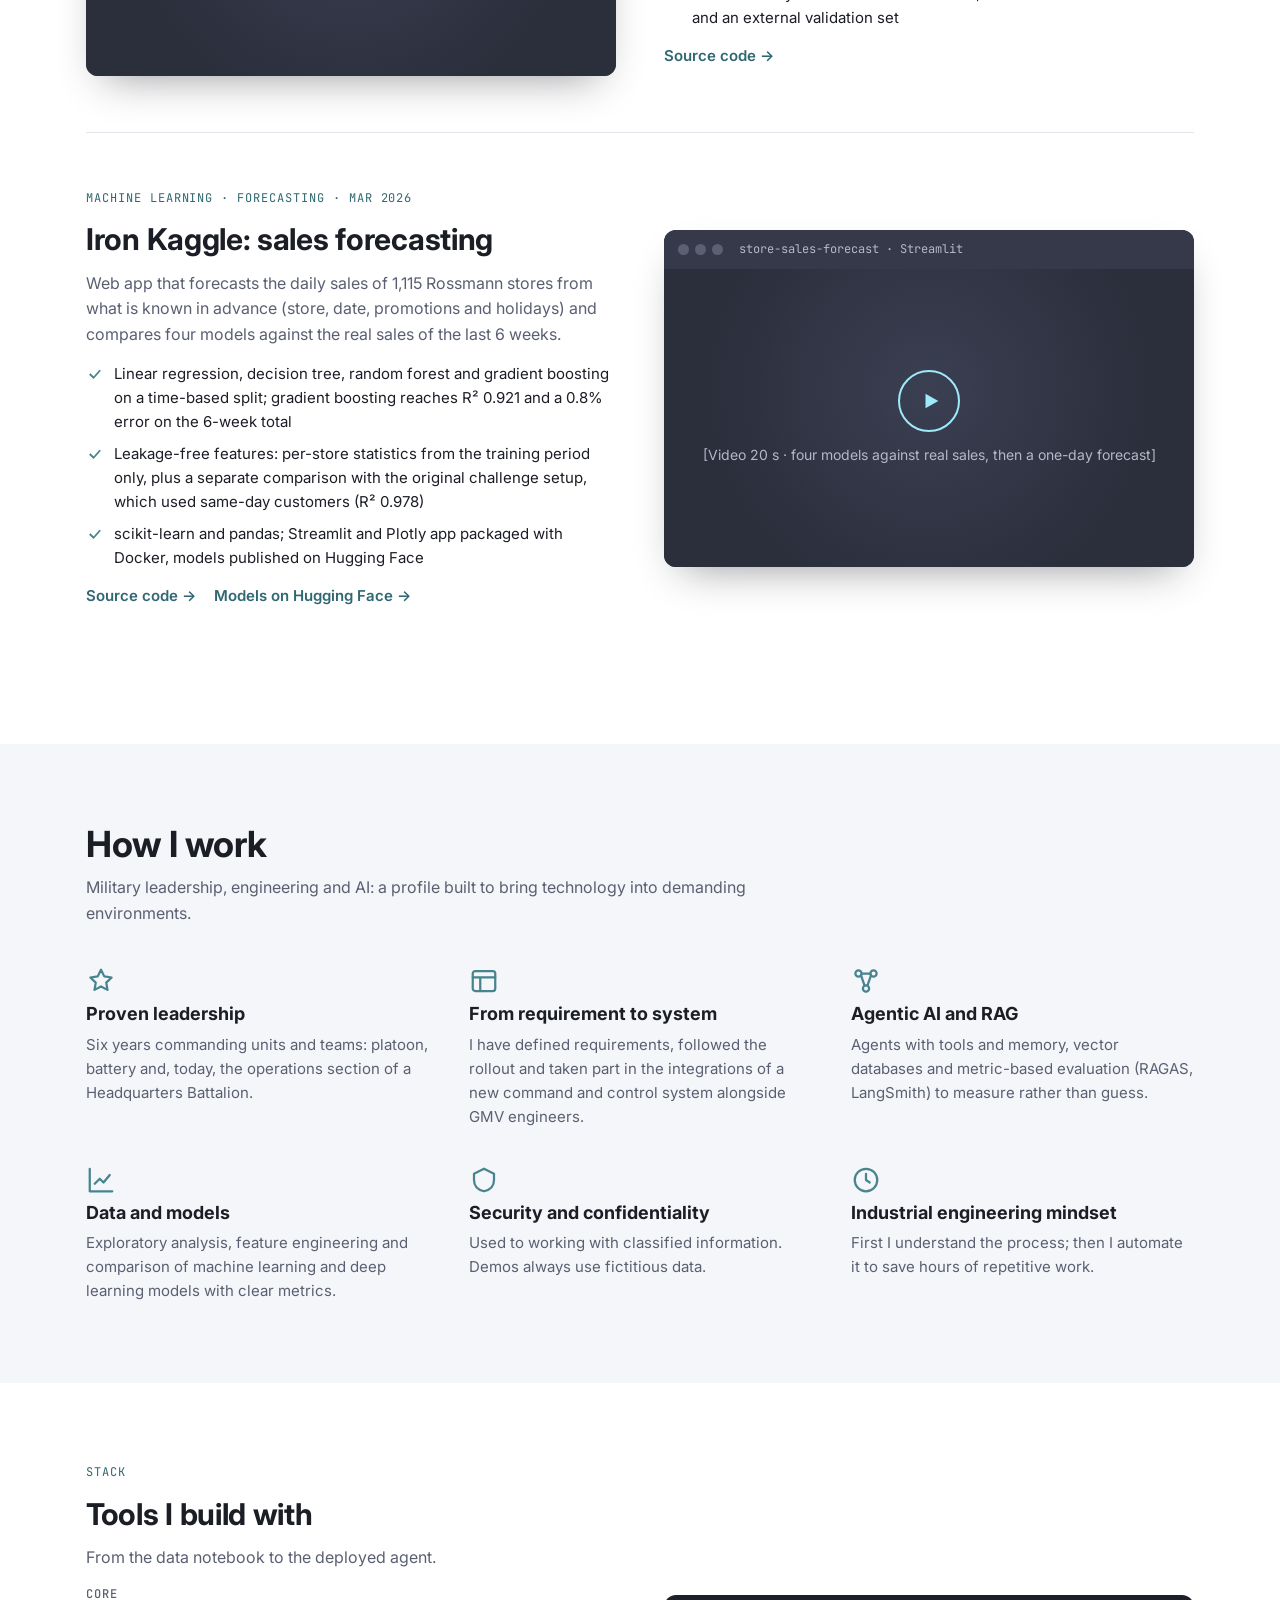
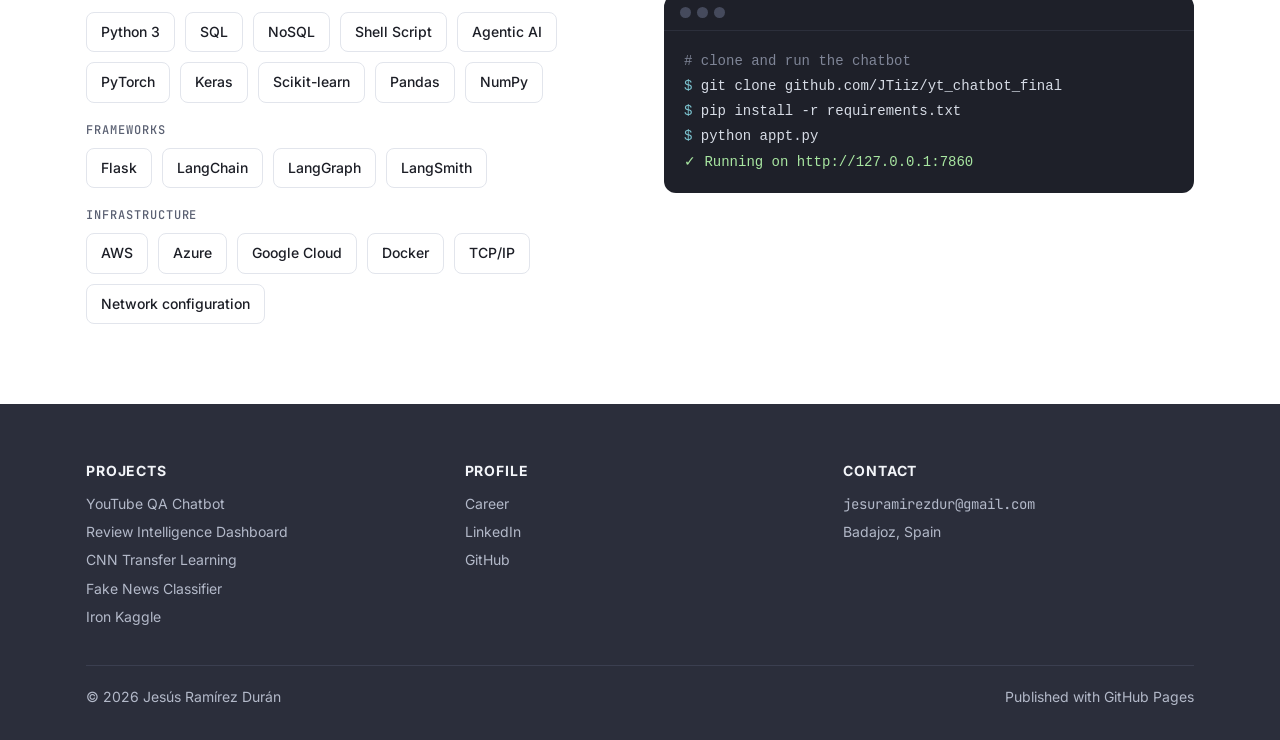
==== commit d0411d06: "Update Iron Kaggle card: real forecasting results, Hugging Face link and demo video" ====
--- a/index.html
+++ b/index.html
@@ -77,7 +77,7 @@
       <button class="card" type="button" id="card-p2" data-target="proj-p2" data-color="#F0452A" style="--c:#F0452A;--c2:#4A0D08"><span class="fill"></span><span class="label">— NLP · LLM</span><canvas aria-hidden="true"></canvas><span class="cap" data-i18n="p2.cap">Reviews in, market report out.</span><span class="big">Review Intel.</span><span class="dots"><i></i><i></i><i></i></span></button>
       <button class="card" type="button" id="card-p3" data-target="proj-p3" data-color="#8B3DF0" style="--c:#8B3DF0;--c2:#250A52"><span class="fill"></span><span class="label">— CNN · Vision</span><canvas aria-hidden="true"></canvas><span class="cap" data-i18n="p3.cap">Animal photo classifier with 99.2% test accuracy.</span><span class="big">CNN Vision.</span><span class="dots"><i></i><i></i><i></i></span></button>
       <button class="card" type="button" id="card-p4" data-target="proj-p4" data-color="#12A594" style="--c:#12A594;--c2:#06342F"><span class="fill"></span><span class="label">— NLP · TF-IDF</span><canvas aria-hidden="true"></canvas><span class="cap" data-i18n="p4.cap">Fake or real, with up to 99.9% accuracy.</span><span class="big">Fake News.</span><span class="dots"><i></i><i></i><i></i></span></button>
-      <button class="card" type="button" id="card-p5" data-target="proj-p5" data-color="#E0A21A" style="--c:#E0A21A;--c2:#4A3206"><span class="fill"></span><span class="label">— ML · Forecast</span><canvas aria-hidden="true"></canvas><span class="cap" data-i18n="p5.cap">Daily sales forecasts with R² above 0.95.</span><span class="big">Iron Kaggle.</span><span class="dots"><i></i><i></i><i></i></span></button>
+      <button class="card" type="button" id="card-p5" data-target="proj-p5" data-color="#E0A21A" style="--c:#E0A21A;--c2:#4A3206"><span class="fill"></span><span class="label">— ML · Forecast</span><canvas aria-hidden="true"></canvas><span class="cap" data-i18n="p5.cap">Daily sales forecasts for 1,115 stores, R² 0.92 on unseen weeks.</span><span class="big">Iron Kaggle.</span><span class="dots"><i></i><i></i><i></i></span></button>
     </div>
     <div class="details" id="details">
 
@@ -149,16 +149,16 @@
       <div class="copy">
         <span class="kicker" data-i18n="p5.k">Machine learning · Forecasting · Mar 2026</span>
         <h3 data-i18n="p5.h">Iron Kaggle: sales forecasting</h3>
-        <p data-i18n="p5.p">Model that predicts daily sales for hundreds of stores from customers, promotions, holidays and calendar data.</p>
-        <ul>
-          <li><svg viewBox="0 0 24 24" fill="none" stroke="currentColor" stroke-width="2.4" aria-hidden="true"><path d="M5 12l5 5 9-10"/></svg><span data-i18n="p5.a">Data cleaning, exploratory analysis and 20 engineered features</span></li>
-          <li><svg viewBox="0 0 24 24" fill="none" stroke="currentColor" stroke-width="2.4" aria-hidden="true"><path d="M5 12l5 5 9-10"/></svg><span data-i18n="p5.b">Comparison of linear regression, decision trees, Random Forest and Gradient Boosting</span></li>
-          <li><svg viewBox="0 0 24 24" fill="none" stroke="currentColor" stroke-width="2.4" aria-hidden="true"><path d="M5 12l5 5 9-10"/></svg><span data-i18n="p5.c">R² above 0.95 on more than 100,000 test records</span></li>
-        </ul>
-        <div class="links"><a href="https://github.com/JTiiz/iron-kaggle" data-i18n="src">Source code →</a></div>
-      </div>
-      <div class="shot"><div class="bar"><i></i><i></i><i></i><span>iron_kaggle.ipynb</span></div>
-        <div class="screen" data-video="videos/iron-kaggle.mp4"><div class="play"><svg viewBox="0 0 24 24" aria-hidden="true"><path d="M6 4l14 8-14 8z"/></svg></div><span data-i18n="p5.v">[Video 30 s · model comparison and prediction]</span></div></div>
+        <p data-i18n="p5.p">Web app that forecasts the daily sales of 1,115 Rossmann stores from what is known in advance (store, date, promotions and holidays) and compares four models against the real sales of the last 6 weeks.</p>
+        <ul>
+          <li><svg viewBox="0 0 24 24" fill="none" stroke="currentColor" stroke-width="2.4" aria-hidden="true"><path d="M5 12l5 5 9-10"/></svg><span data-i18n="p5.a">Linear regression, decision tree, random forest and gradient boosting on a time-based split; gradient boosting reaches R² 0.921 and a 0.8% error on the 6-week total</span></li>
+          <li><svg viewBox="0 0 24 24" fill="none" stroke="currentColor" stroke-width="2.4" aria-hidden="true"><path d="M5 12l5 5 9-10"/></svg><span data-i18n="p5.b">Leakage-free features: per-store statistics from the training period only, plus a separate comparison with the original challenge setup, which used same-day customers (R² 0.978)</span></li>
+          <li><svg viewBox="0 0 24 24" fill="none" stroke="currentColor" stroke-width="2.4" aria-hidden="true"><path d="M5 12l5 5 9-10"/></svg><span data-i18n="p5.c">scikit-learn and pandas; Streamlit and Plotly app packaged with Docker, models published on Hugging Face</span></li>
+        </ul>
+        <div class="links"><a href="https://github.com/JTiiz/iron-kaggle" data-i18n="src">Source code →</a><a href="https://huggingface.co/models?search=jramduran/rossmann-sales" data-i18n="p5.hf">Models on Hugging Face →</a></div>
+      </div>
+      <div class="shot"><div class="bar"><i></i><i></i><i></i><span>store-sales-forecast · Streamlit</span></div>
+        <div class="screen" data-video="videos/iron-kaggle.mp4"><div class="play"><svg viewBox="0 0 24 24" aria-hidden="true"><path d="M6 4l14 8-14 8z"/></svg></div><span data-i18n="p5.v">[Video 20 s · four models against real sales, then a one-day forecast]</span></div></div>
     </article>
     </div>
   </div>
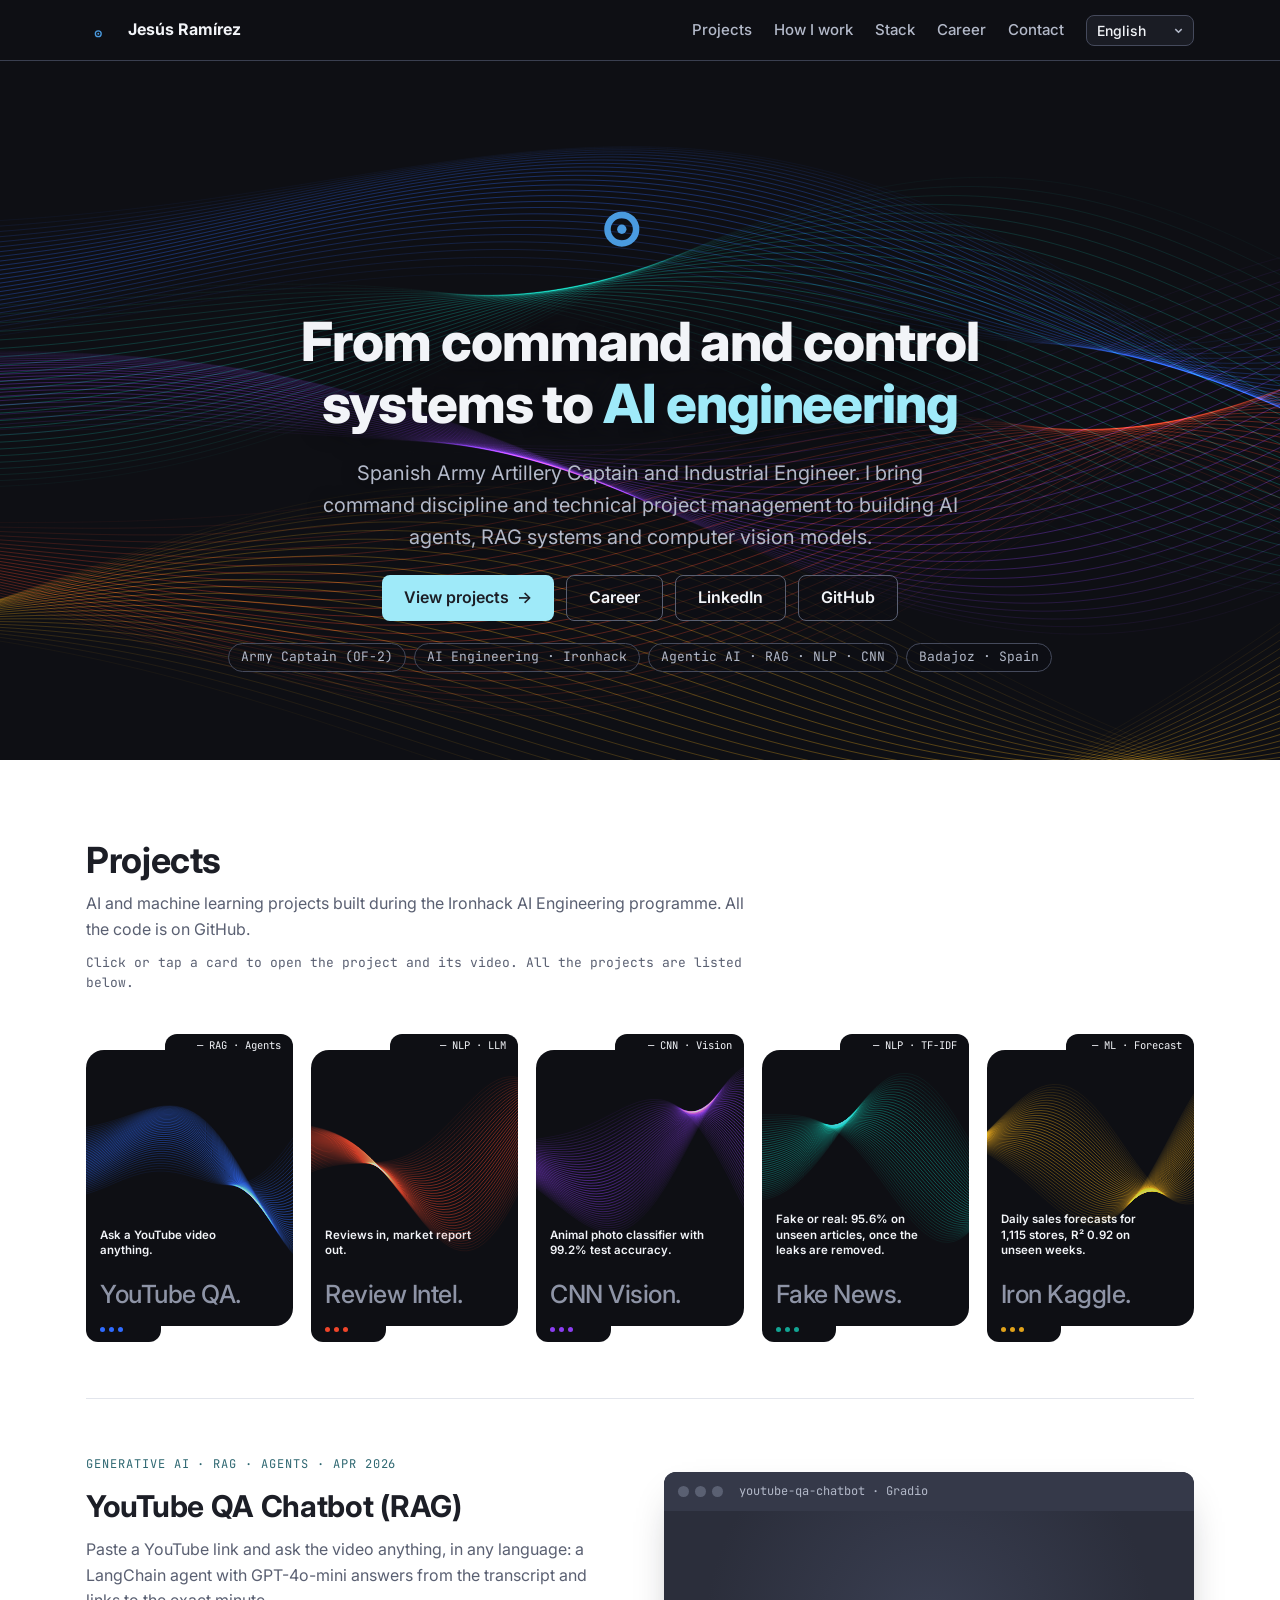
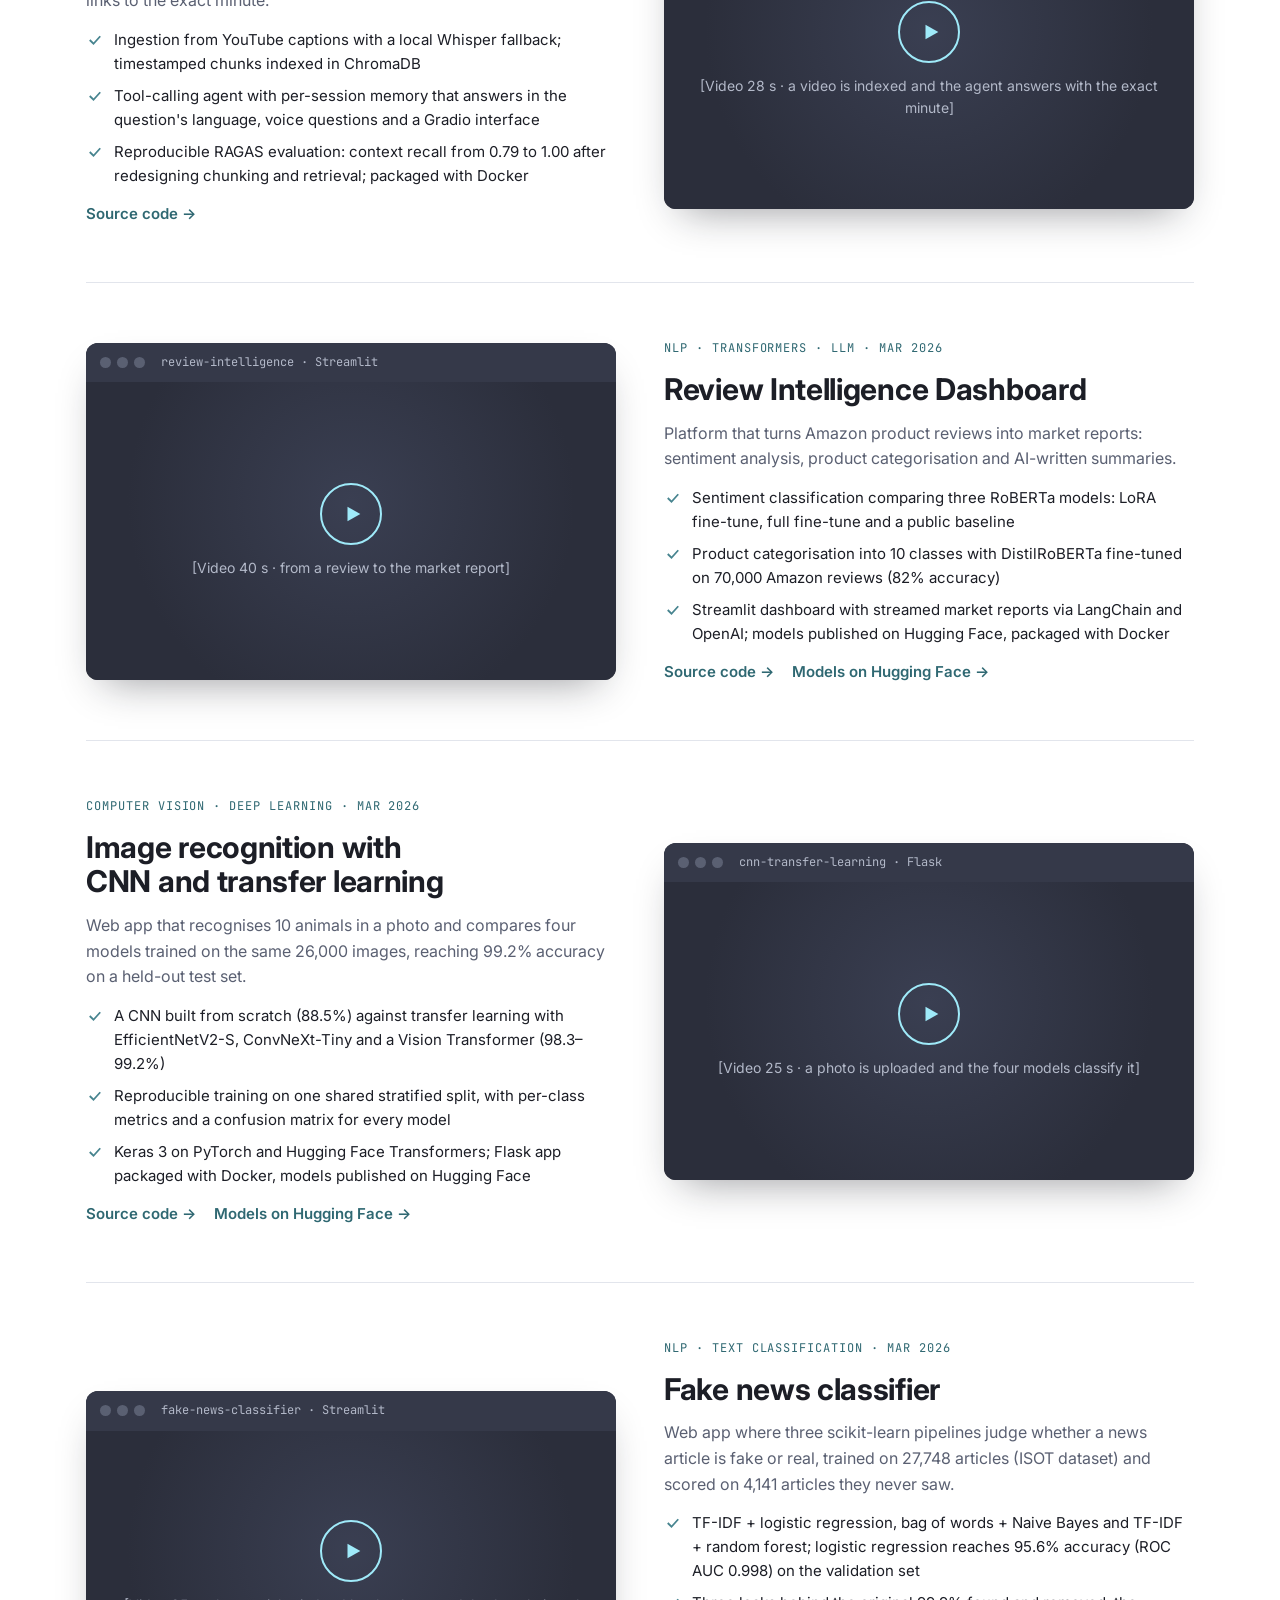
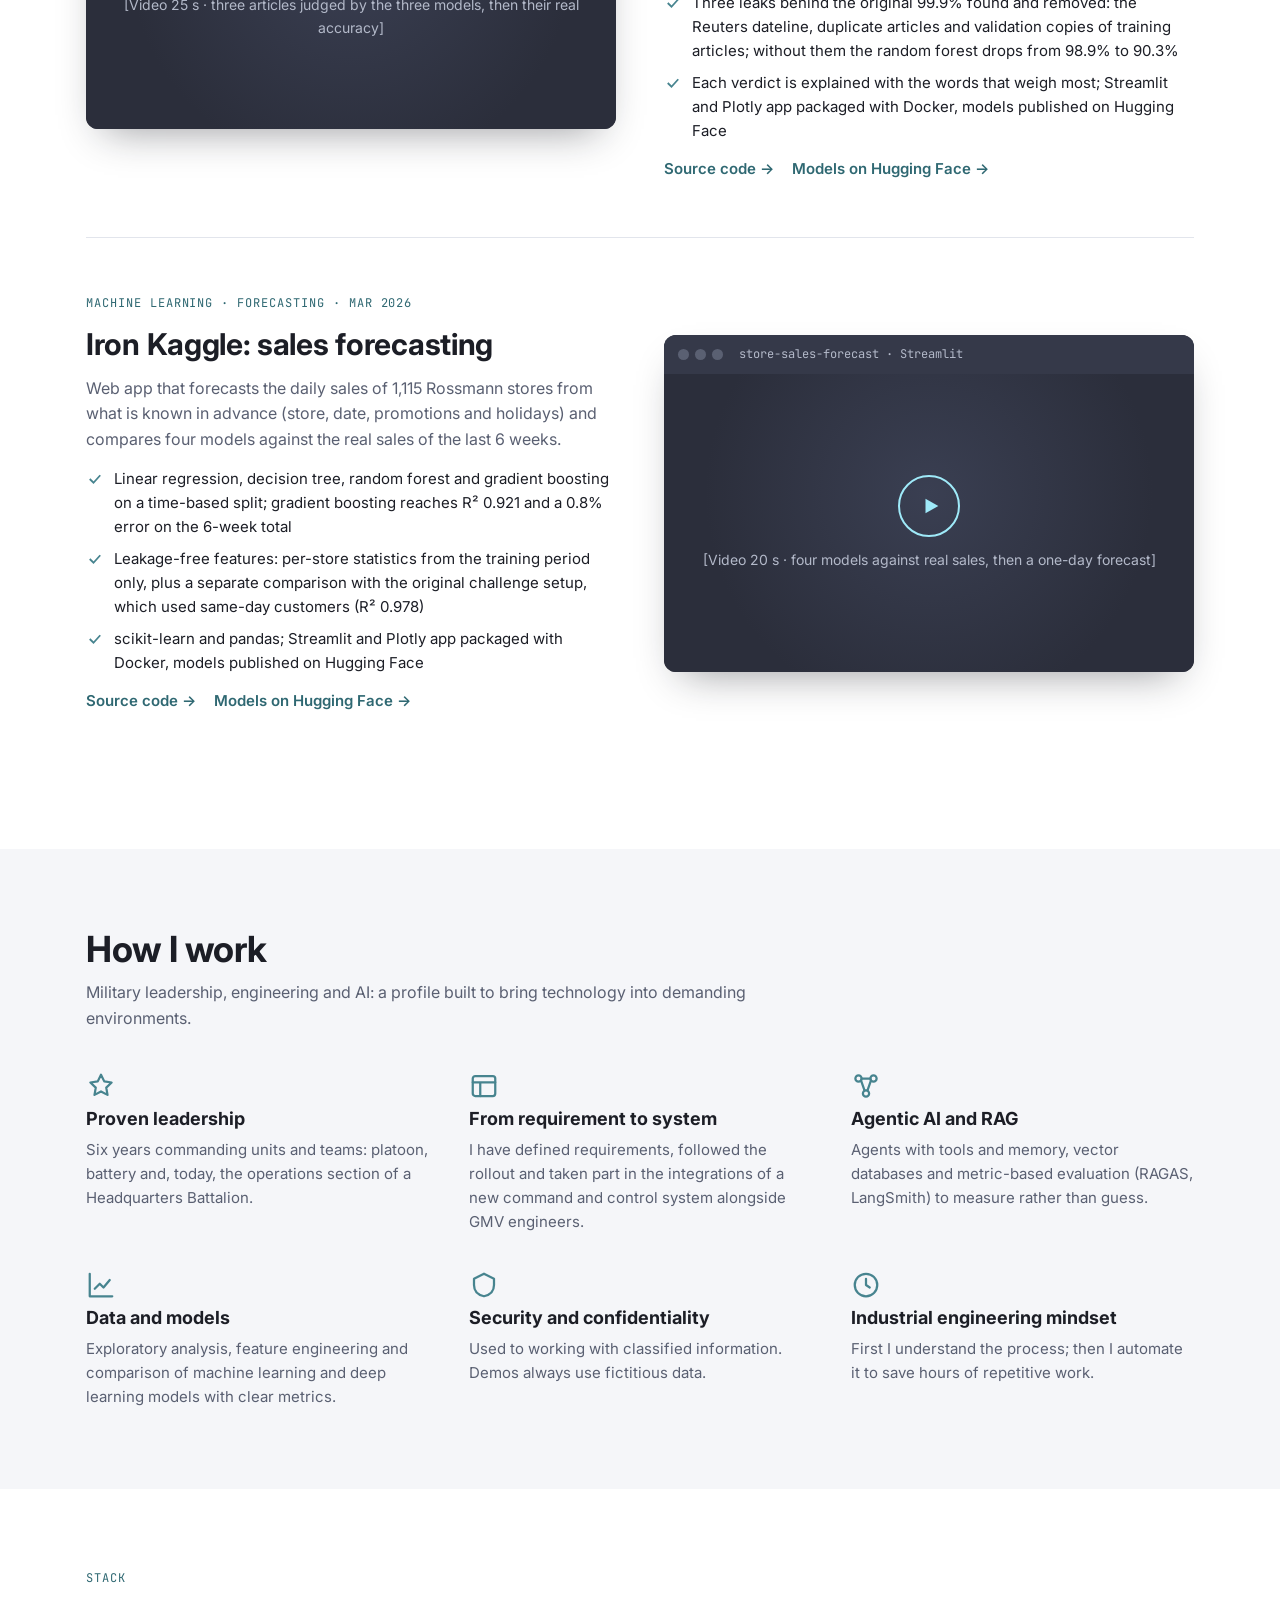
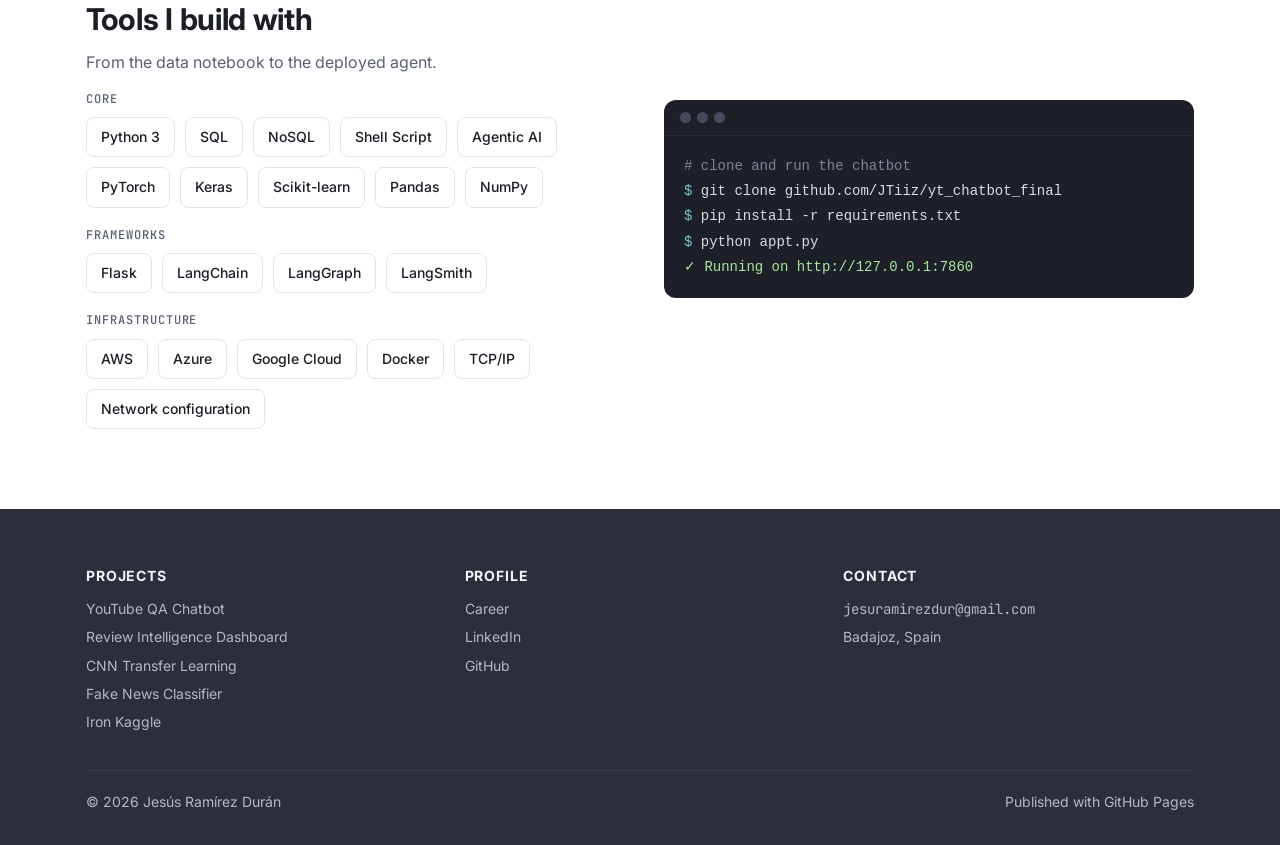
==== commit 79aaeefb: "Update fake news card: leakage-free results, Hugging Face link and demo video" ====
--- a/index.html
+++ b/index.html
@@ -76,7 +76,7 @@
       <button class="card" type="button" id="card-p1" data-target="proj-p1" data-color="#2F6BFF" style="--c:#2F6BFF;--c2:#0A1A52"><span class="fill"></span><span class="label">— RAG · Agents</span><canvas aria-hidden="true"></canvas><span class="cap" data-i18n="p1.cap">Ask a YouTube video anything.</span><span class="big">YouTube QA.</span><span class="dots"><i></i><i></i><i></i></span></button>
       <button class="card" type="button" id="card-p2" data-target="proj-p2" data-color="#F0452A" style="--c:#F0452A;--c2:#4A0D08"><span class="fill"></span><span class="label">— NLP · LLM</span><canvas aria-hidden="true"></canvas><span class="cap" data-i18n="p2.cap">Reviews in, market report out.</span><span class="big">Review Intel.</span><span class="dots"><i></i><i></i><i></i></span></button>
       <button class="card" type="button" id="card-p3" data-target="proj-p3" data-color="#8B3DF0" style="--c:#8B3DF0;--c2:#250A52"><span class="fill"></span><span class="label">— CNN · Vision</span><canvas aria-hidden="true"></canvas><span class="cap" data-i18n="p3.cap">Animal photo classifier with 99.2% test accuracy.</span><span class="big">CNN Vision.</span><span class="dots"><i></i><i></i><i></i></span></button>
-      <button class="card" type="button" id="card-p4" data-target="proj-p4" data-color="#12A594" style="--c:#12A594;--c2:#06342F"><span class="fill"></span><span class="label">— NLP · TF-IDF</span><canvas aria-hidden="true"></canvas><span class="cap" data-i18n="p4.cap">Fake or real, with up to 99.9% accuracy.</span><span class="big">Fake News.</span><span class="dots"><i></i><i></i><i></i></span></button>
+      <button class="card" type="button" id="card-p4" data-target="proj-p4" data-color="#12A594" style="--c:#12A594;--c2:#06342F"><span class="fill"></span><span class="label">— NLP · TF-IDF</span><canvas aria-hidden="true"></canvas><span class="cap" data-i18n="p4.cap">Fake or real: 95.6% on unseen articles, once the leaks are removed.</span><span class="big">Fake News.</span><span class="dots"><i></i><i></i><i></i></span></button>
       <button class="card" type="button" id="card-p5" data-target="proj-p5" data-color="#E0A21A" style="--c:#E0A21A;--c2:#4A3206"><span class="fill"></span><span class="label">— ML · Forecast</span><canvas aria-hidden="true"></canvas><span class="cap" data-i18n="p5.cap">Daily sales forecasts for 1,115 stores, R² 0.92 on unseen weeks.</span><span class="big">Iron Kaggle.</span><span class="dots"><i></i><i></i><i></i></span></button>
     </div>
     <div class="details" id="details">
@@ -133,16 +133,16 @@
       <div class="copy">
         <span class="kicker" data-i18n="p4.k">NLP · Text classification · Mar 2026</span>
         <h3 data-i18n="p4.h">Fake news classifier</h3>
-        <p data-i18n="p4.p">Comparison of three NLP pipelines that label news articles as fake or real, trained on about 40,000 articles.</p>
-        <ul>
-          <li><svg viewBox="0 0 24 24" fill="none" stroke="currentColor" stroke-width="2.4" aria-hidden="true"><path d="M5 12l5 5 9-10"/></svg><span data-i18n="p4.a">TF-IDF + Logistic Regression, Bag of Words + Naive Bayes and TF-IDF + Random Forest</span></li>
-          <li><svg viewBox="0 0 24 24" fill="none" stroke="currentColor" stroke-width="2.4" aria-hidden="true"><path d="M5 12l5 5 9-10"/></svg><span data-i18n="p4.b">Exploratory analysis of class balance, text length and n-grams</span></li>
-          <li><svg viewBox="0 0 24 24" fill="none" stroke="currentColor" stroke-width="2.4" aria-hidden="true"><path d="M5 12l5 5 9-10"/></svg><span data-i18n="p4.c">Test accuracy between 95% and 99.9%, with 5-fold cross-validation and an external validation set</span></li>
-        </ul>
-        <div class="links"><a href="https://github.com/JTiiz/natural-processing-models" data-i18n="src">Source code →</a></div>
-      </div>
-      <div class="shot"><div class="bar"><i></i><i></i><i></i><span>fake_news_comparison.ipynb</span></div>
-        <div class="screen" data-video="videos/fake-news-classifier.mp4"><div class="play"><svg viewBox="0 0 24 24" aria-hidden="true"><path d="M6 4l14 8-14 8z"/></svg></div><span data-i18n="p4.v">[Video 30 s · the three models compared]</span></div></div>
+        <p data-i18n="p4.p">Web app where three scikit-learn pipelines judge whether a news article is fake or real, trained on 27,748 articles (ISOT dataset) and scored on 4,141 articles they never saw.</p>
+        <ul>
+          <li><svg viewBox="0 0 24 24" fill="none" stroke="currentColor" stroke-width="2.4" aria-hidden="true"><path d="M5 12l5 5 9-10"/></svg><span data-i18n="p4.a">TF-IDF + logistic regression, bag of words + Naive Bayes and TF-IDF + random forest; logistic regression reaches 95.6% accuracy (ROC AUC 0.998) on the validation set</span></li>
+          <li><svg viewBox="0 0 24 24" fill="none" stroke="currentColor" stroke-width="2.4" aria-hidden="true"><path d="M5 12l5 5 9-10"/></svg><span data-i18n="p4.b">Three leaks behind the original 99.9% found and removed: the Reuters dateline, duplicate articles and validation copies of training articles; without them the random forest drops from 98.9% to 90.3%</span></li>
+          <li><svg viewBox="0 0 24 24" fill="none" stroke="currentColor" stroke-width="2.4" aria-hidden="true"><path d="M5 12l5 5 9-10"/></svg><span data-i18n="p4.c">Each verdict is explained with the words that weigh most; Streamlit and Plotly app packaged with Docker, models published on Hugging Face</span></li>
+        </ul>
+        <div class="links"><a href="https://github.com/JTiiz/natural-processing-models" data-i18n="src">Source code →</a><a href="https://huggingface.co/models?search=jramduran/fake-news" data-i18n="p4.hf">Models on Hugging Face →</a></div>
+      </div>
+      <div class="shot"><div class="bar"><i></i><i></i><i></i><span>fake-news-classifier · Streamlit</span></div>
+        <div class="screen" data-video="videos/fake-news-classifier.mp4"><div class="play"><svg viewBox="0 0 24 24" aria-hidden="true"><path d="M6 4l14 8-14 8z"/></svg></div><span data-i18n="p4.v">[Video 25 s · three articles judged by the three models, then their real accuracy]</span></div></div>
     </article>
 
     <article class="project" id="proj-p5">
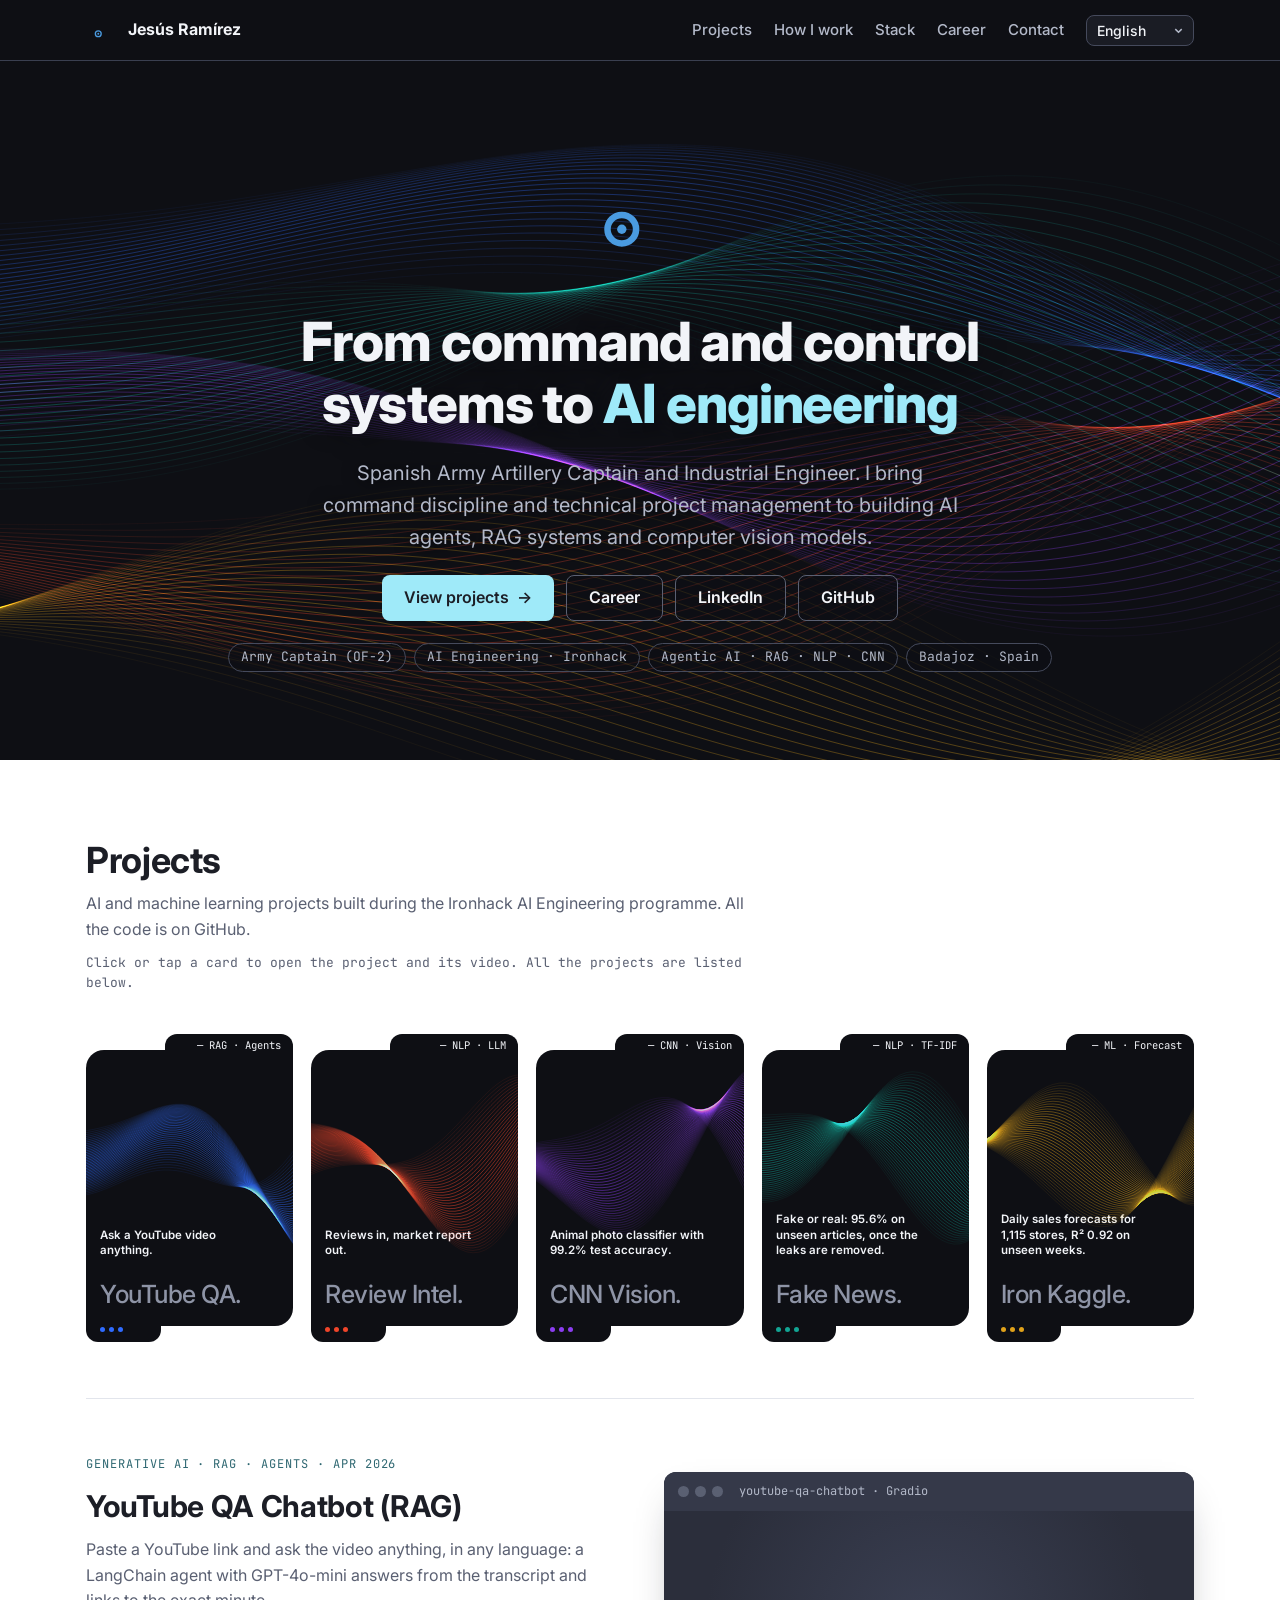
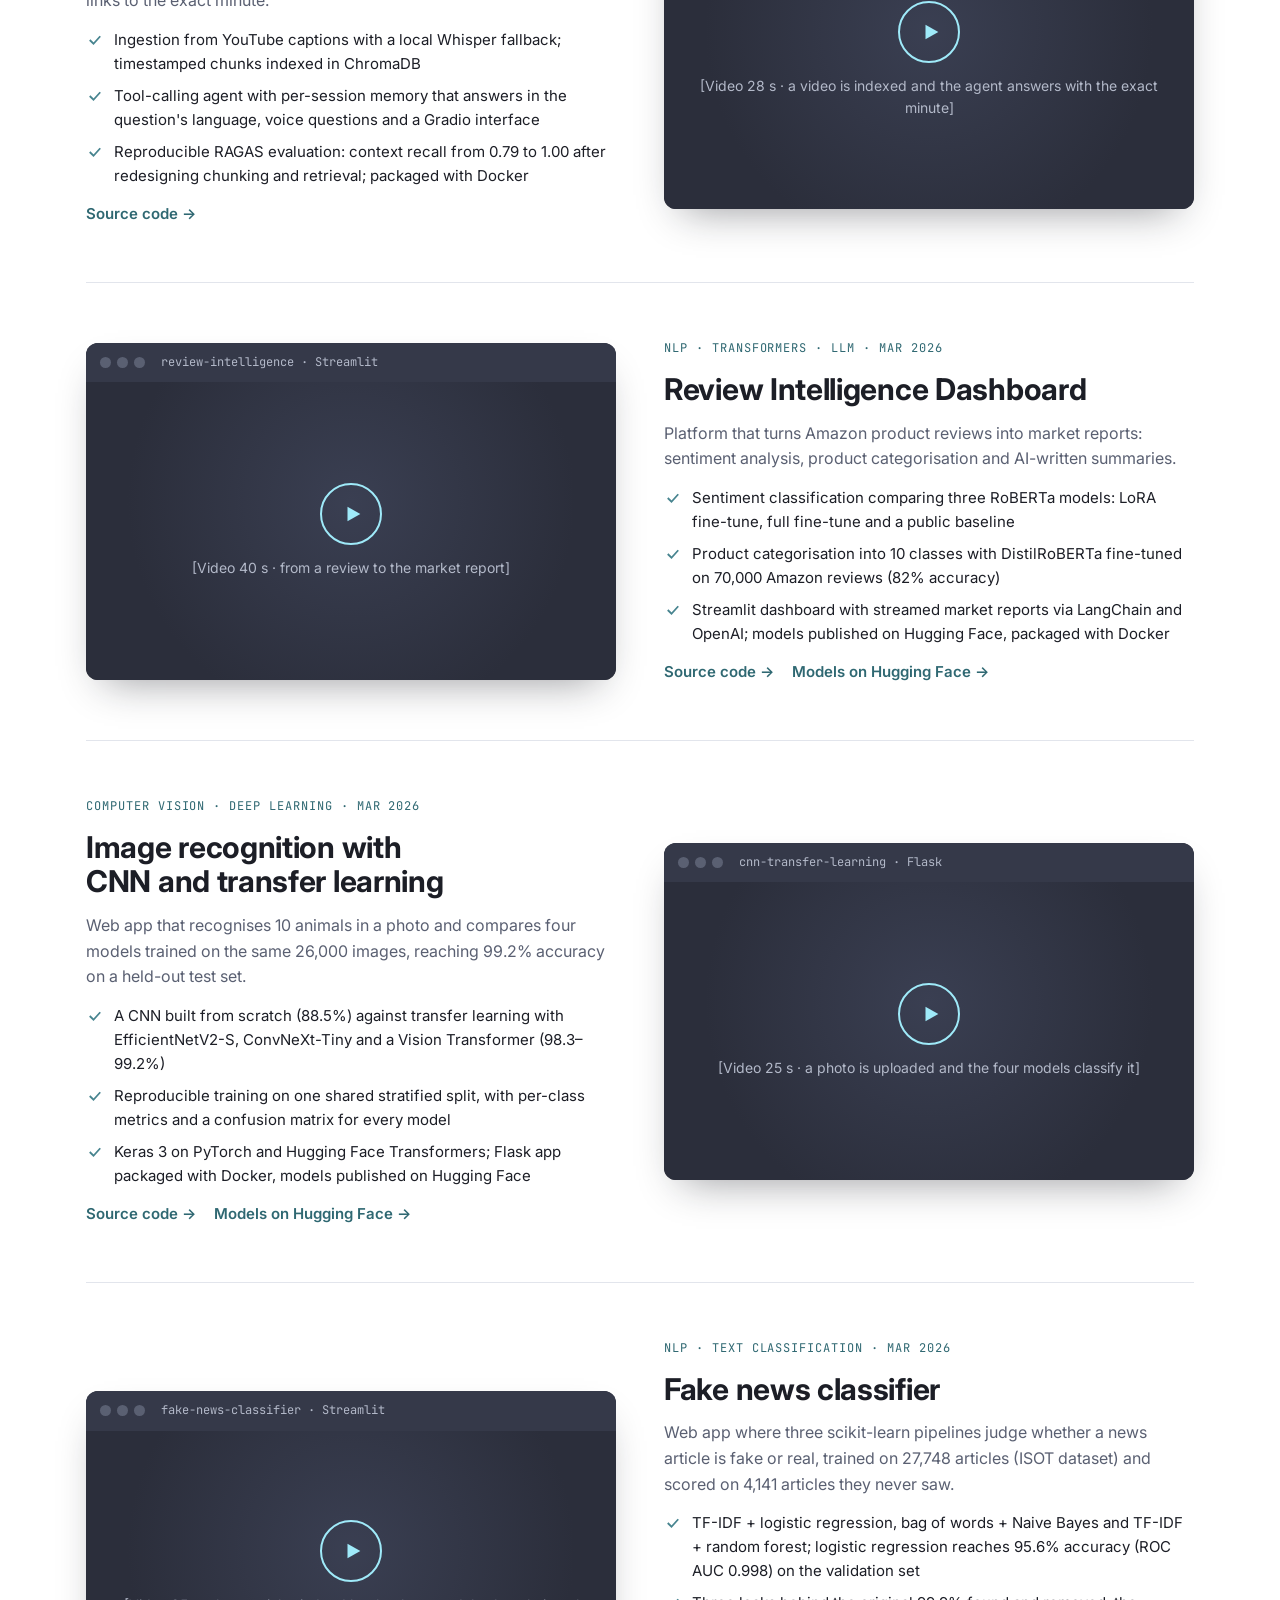
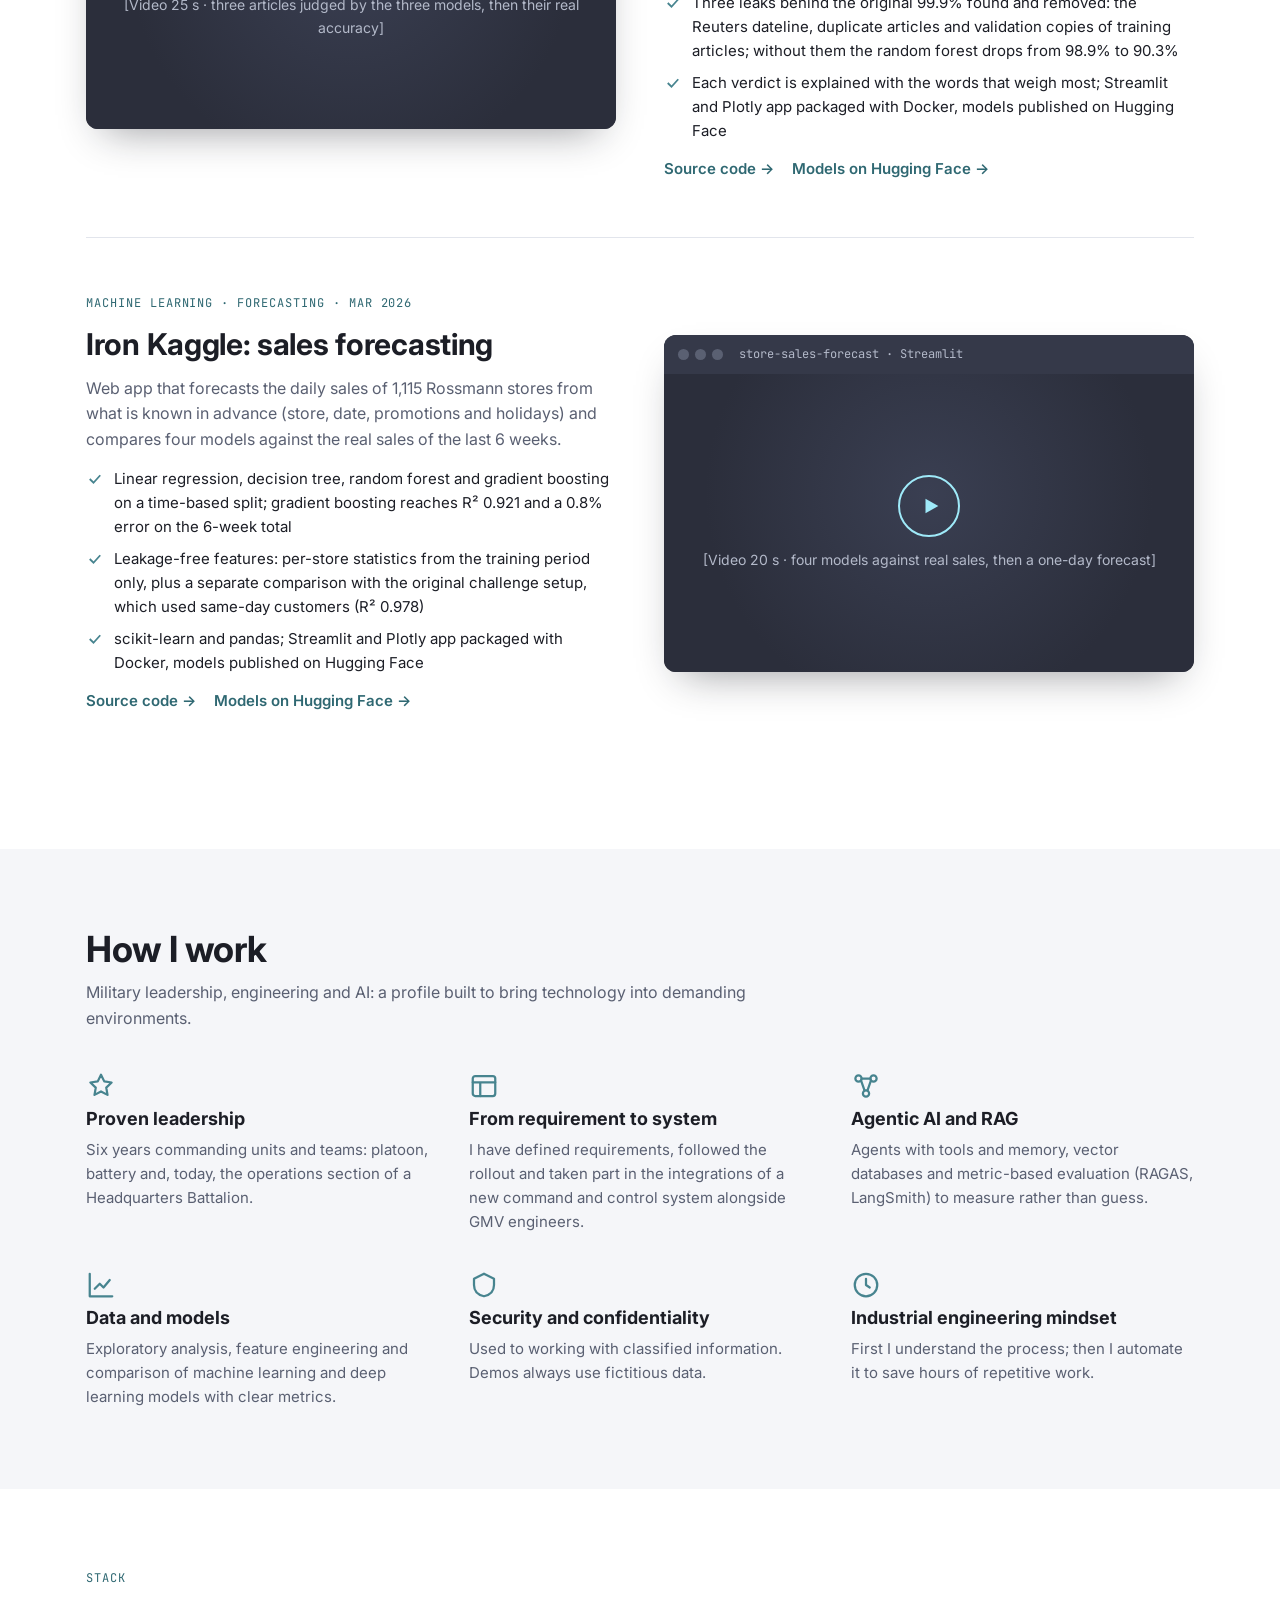
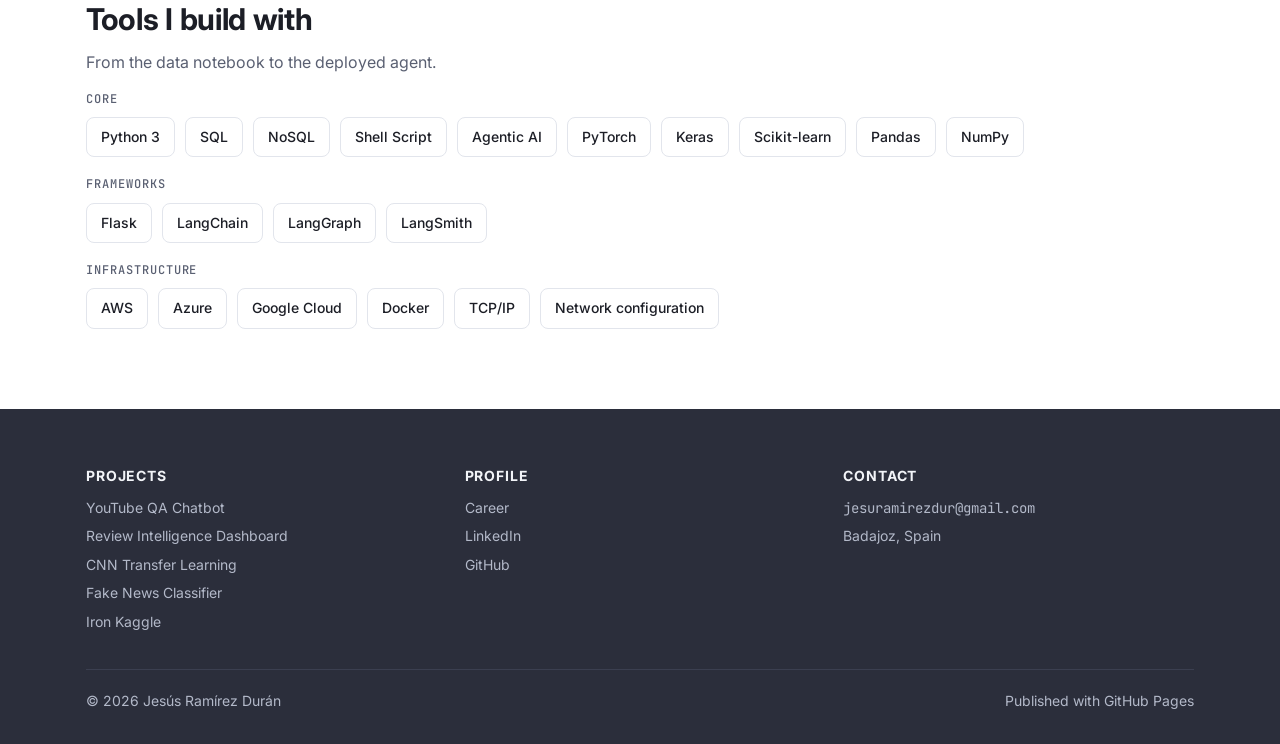
==== commit 29605abc: "Remove the terminal block from the Stack section Co-Authored-By: Claude Opus 5.5 <noreply@anthropic." ====
--- a/index.html
+++ b/index.html
@@ -211,7 +211,7 @@
 </section>
 
 <section id="stack">
-  <div class="inner terminal-wrap">
+  <div class="inner">
     <div class="copy">
       <span class="kicker">Stack</span>
       <h3 data-i18n="stack.h">Tools I build with</h3>
@@ -221,14 +221,6 @@
         <div><h4>Frameworks</h4><div class="stack"><span>Flask</span><span>LangChain</span><span>LangGraph</span><span>LangSmith</span></div></div>
         <div><h4 data-i18n="stack.infra">Infrastructure</h4><div class="stack"><span>AWS</span><span>Azure</span><span>Google Cloud</span><span>Docker</span><span>TCP/IP</span><span data-i18n="stack.net">Network configuration</span></div></div>
       </div>
-    </div>
-    <div class="terminal" role="img" aria-label="Terminal">
-      <div class="bar"><i></i><i></i><i></i></div>
-<pre><span class="c" data-i18n="term.c"># clone and run the chatbot</span>
-<span class="p">$</span> git clone github.com/JTiiz/yt_chatbot_final
-<span class="p">$</span> pip install -r requirements.txt
-<span class="p">$</span> python appt.py
-<span class="ok">✓ Running on http://127.0.0.1:7860</span></pre>
     </div>
   </div>
 </section>
--- a/style.css
+++ b/style.css
@@ -120,12 +120,6 @@
 .play svg{width:22px;height:22px;margin-left:4px;fill:var(--cyan)}
 
 /* Terminal */
-.terminal-wrap{display:grid;grid-template-columns:repeat(auto-fit,minmax(min(100%,420px),1fr));gap:48px;align-items:center}
-.terminal{background:var(--term);color:var(--term-fg);border-radius:12px;font-family:var(--mono);font-size:14px;line-height:1.8;overflow-x:auto;min-width:0}
-.terminal .bar{display:flex;gap:6px;padding:12px 16px;border-bottom:1px solid #2C2F3B}
-.terminal .bar i{width:11px;height:11px;border-radius:50%;background:#454A5C}
-.terminal pre{margin:0;padding:18px 20px}
-.terminal .p{color:#7CC3CF}.terminal .c{color:#7F8597}.terminal .ok{color:#A8E6A1}
 
 /* Stack */
 .stack{display:flex;flex-wrap:wrap;gap:10px}
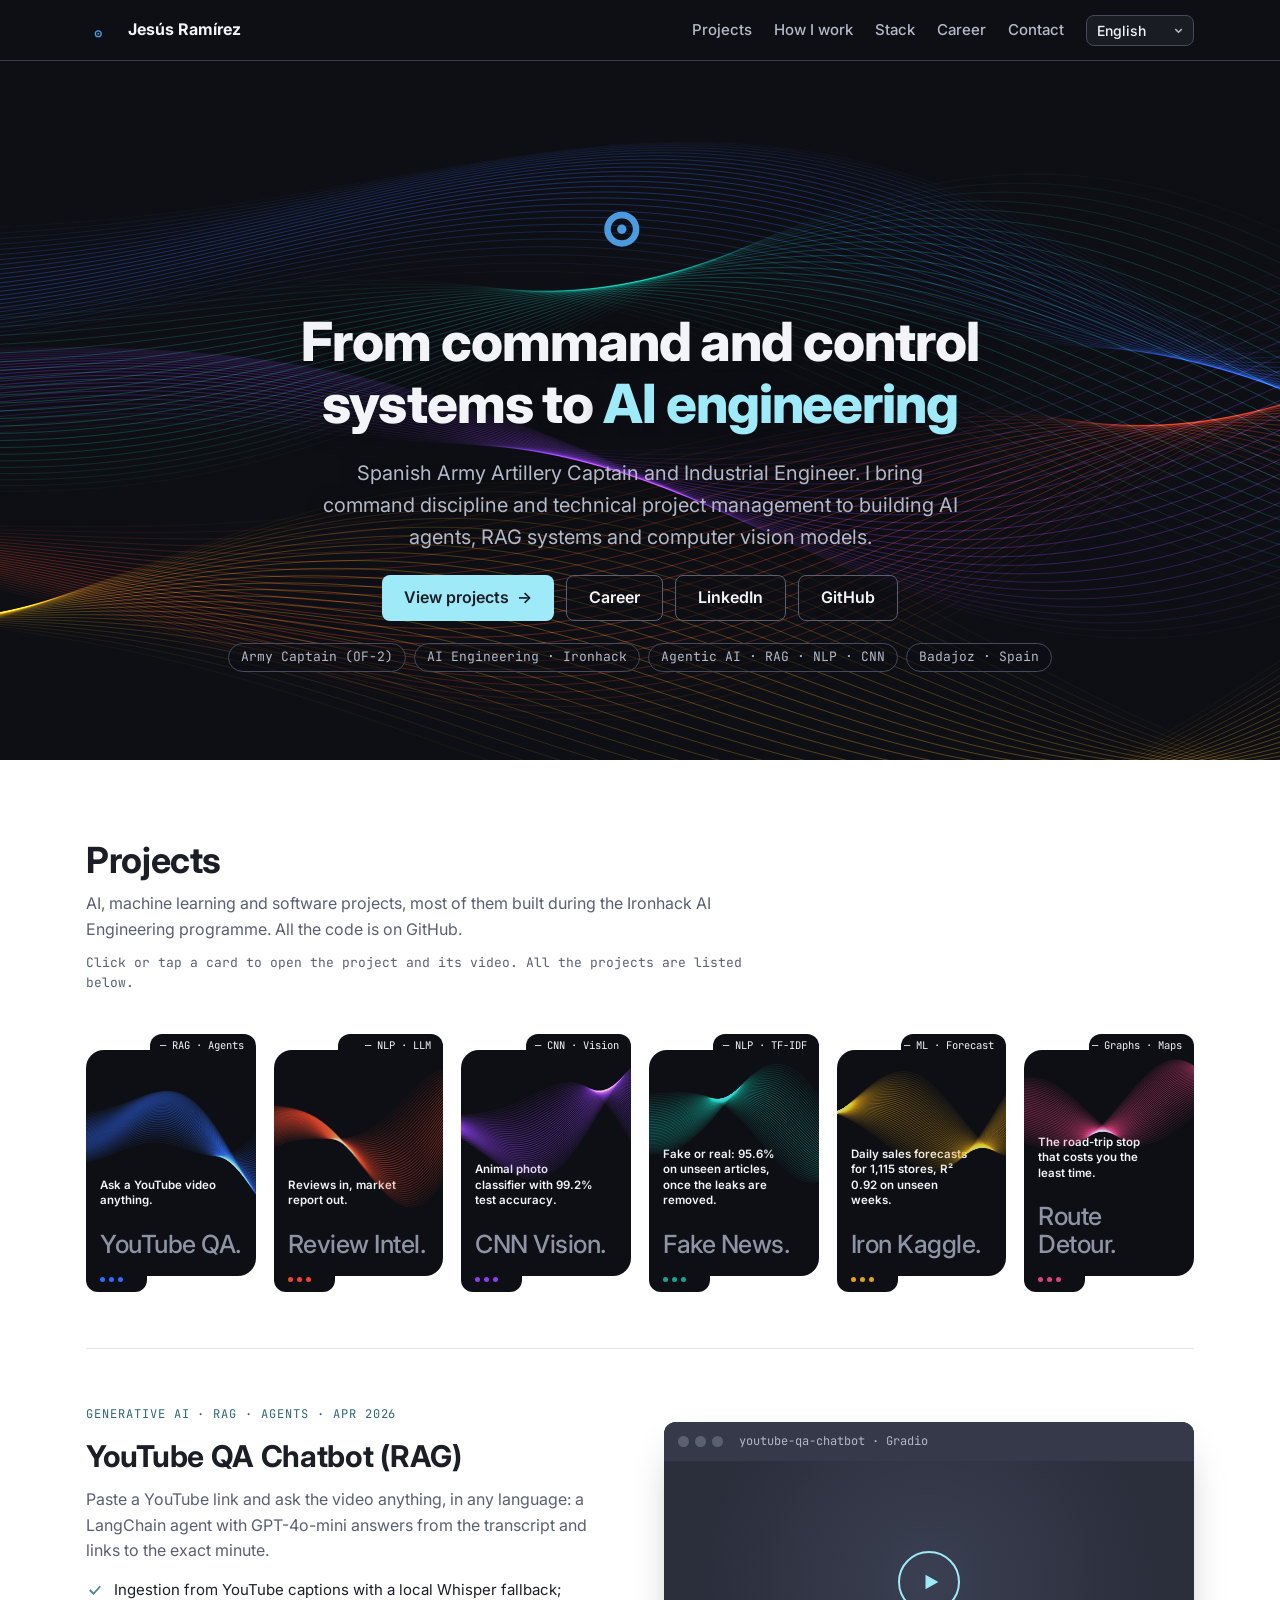
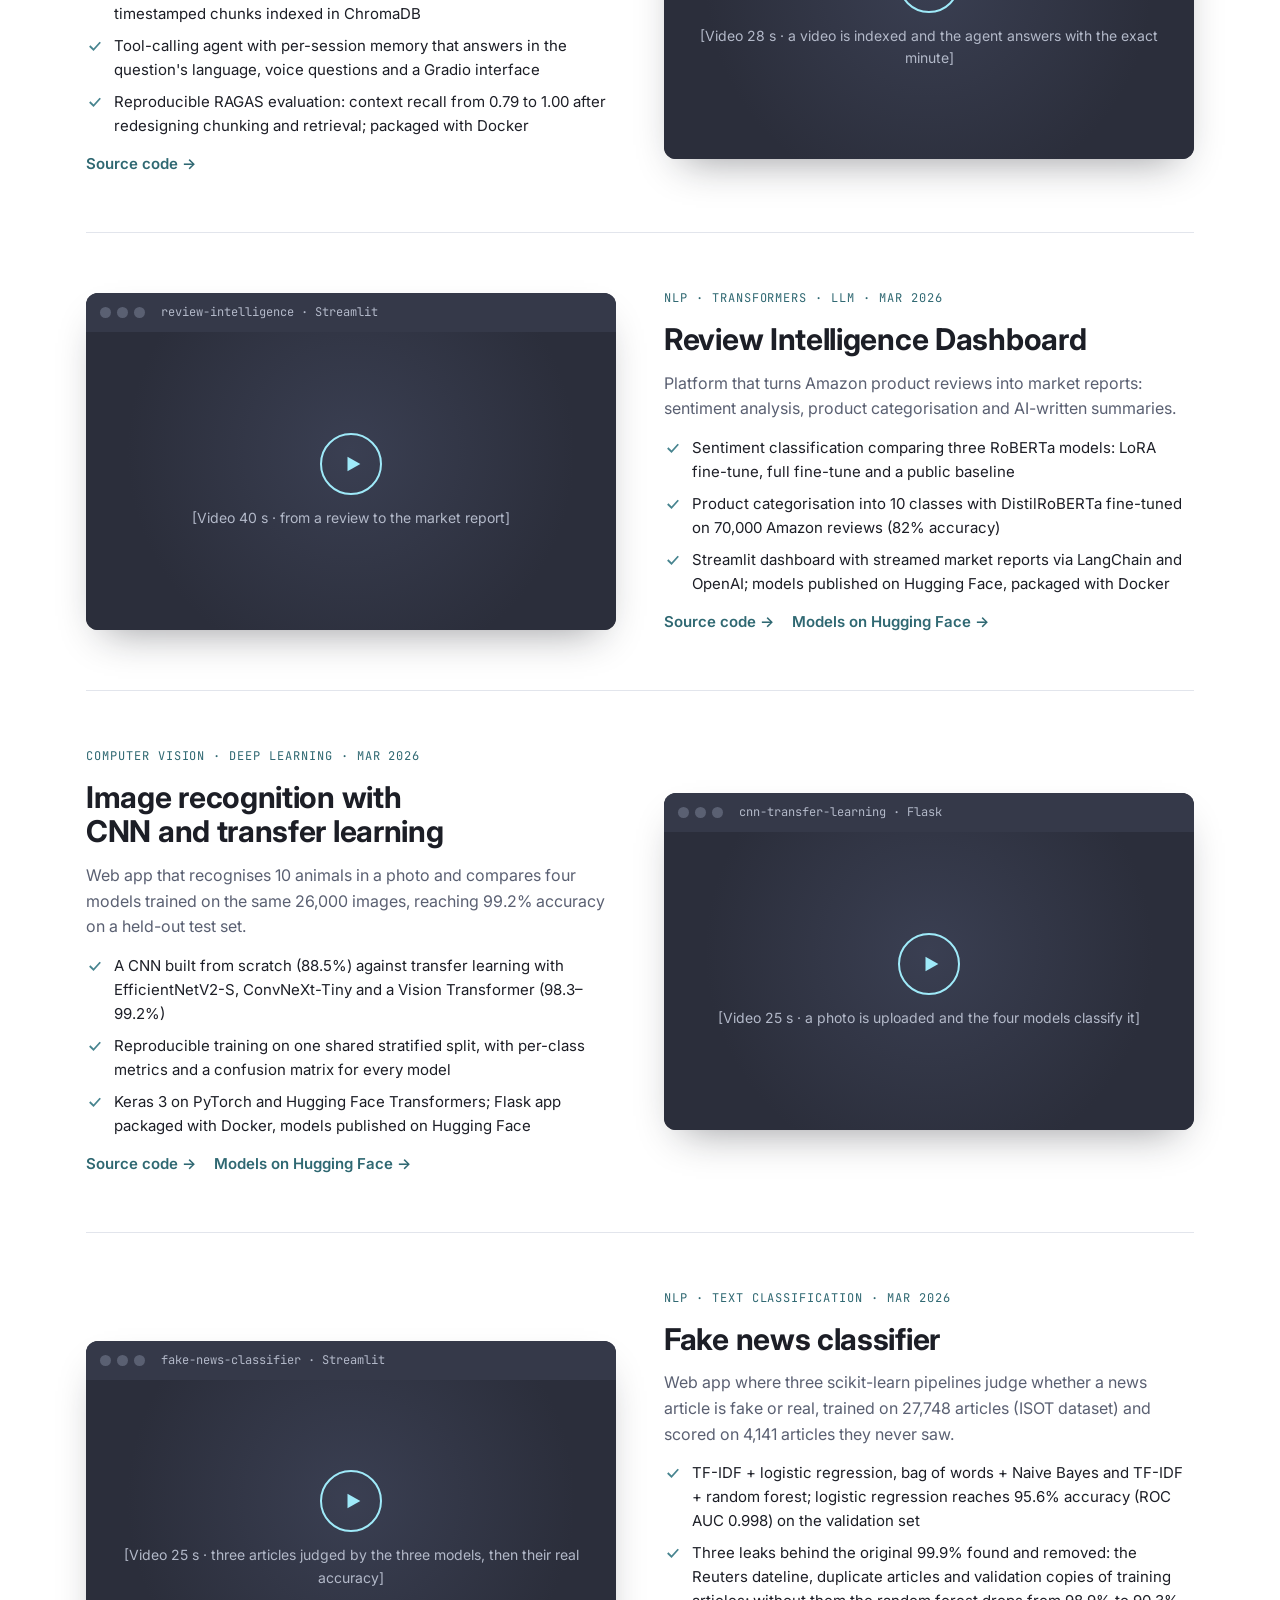
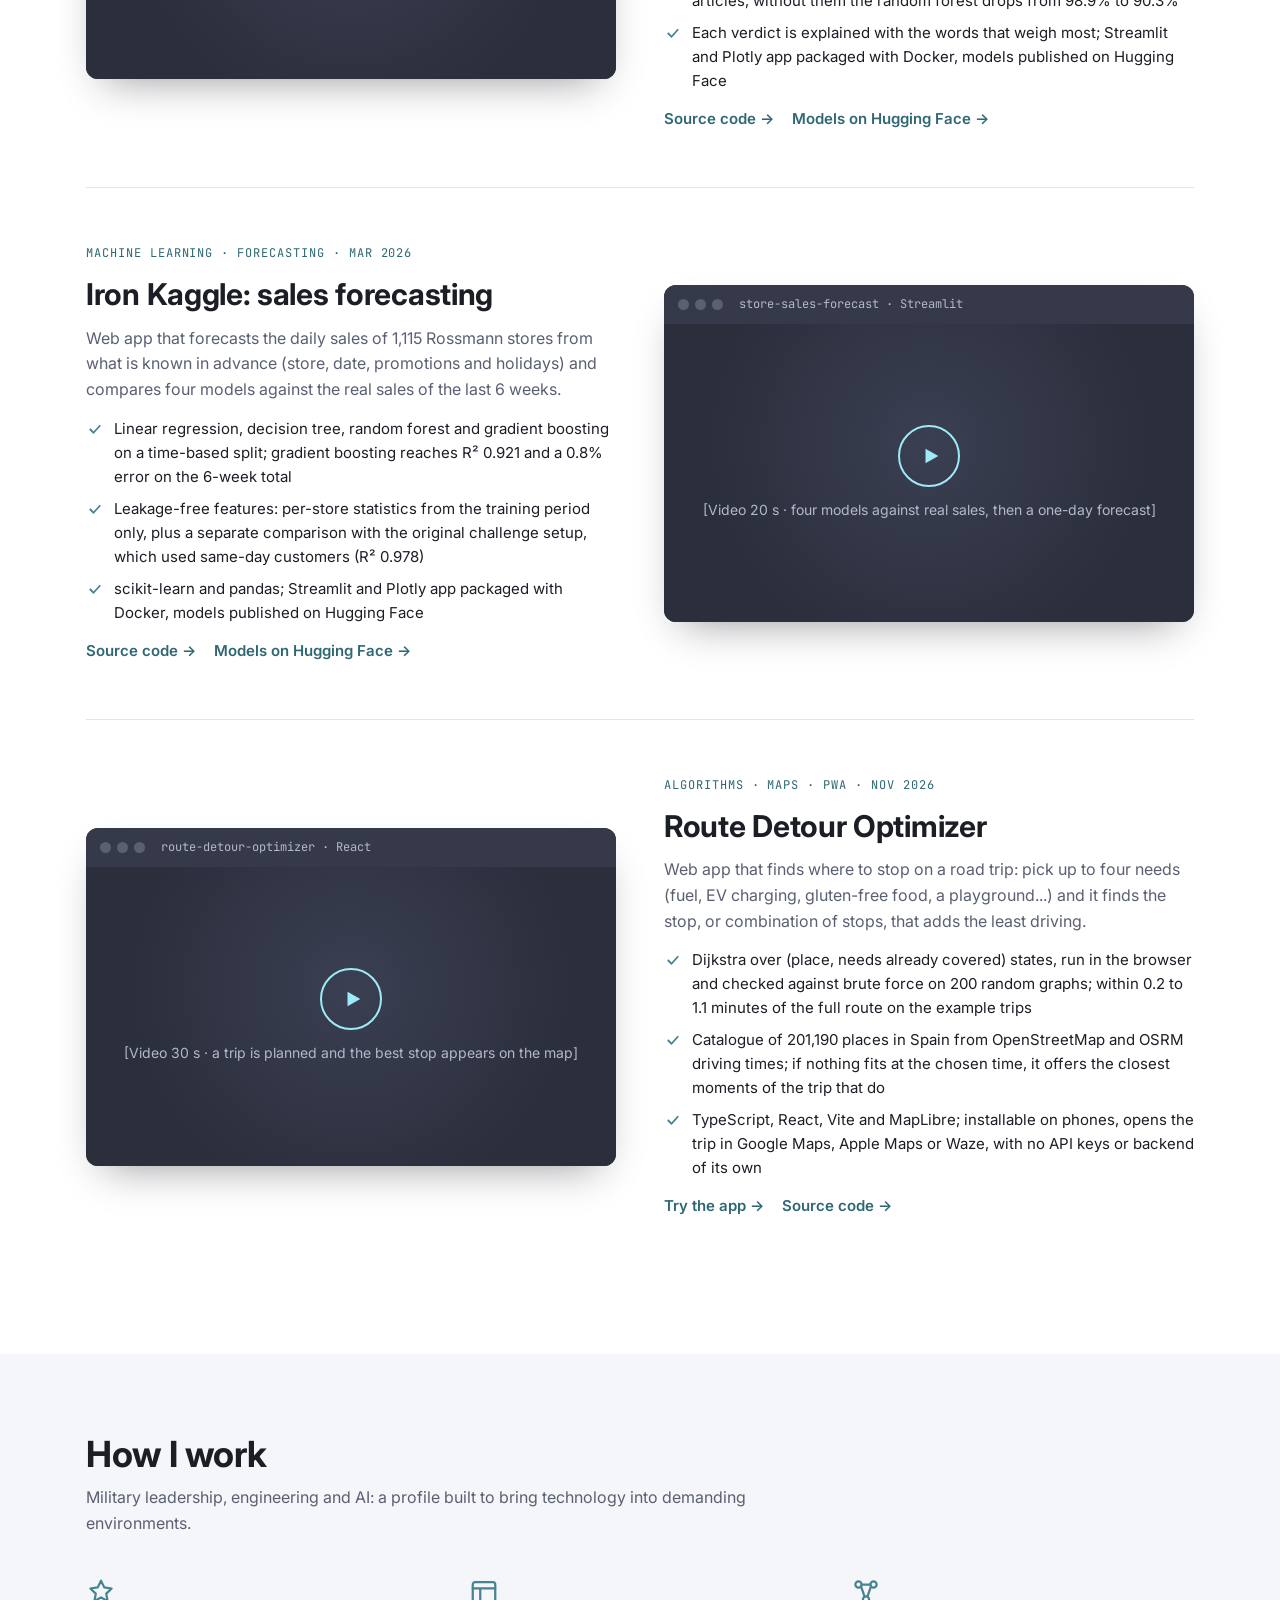
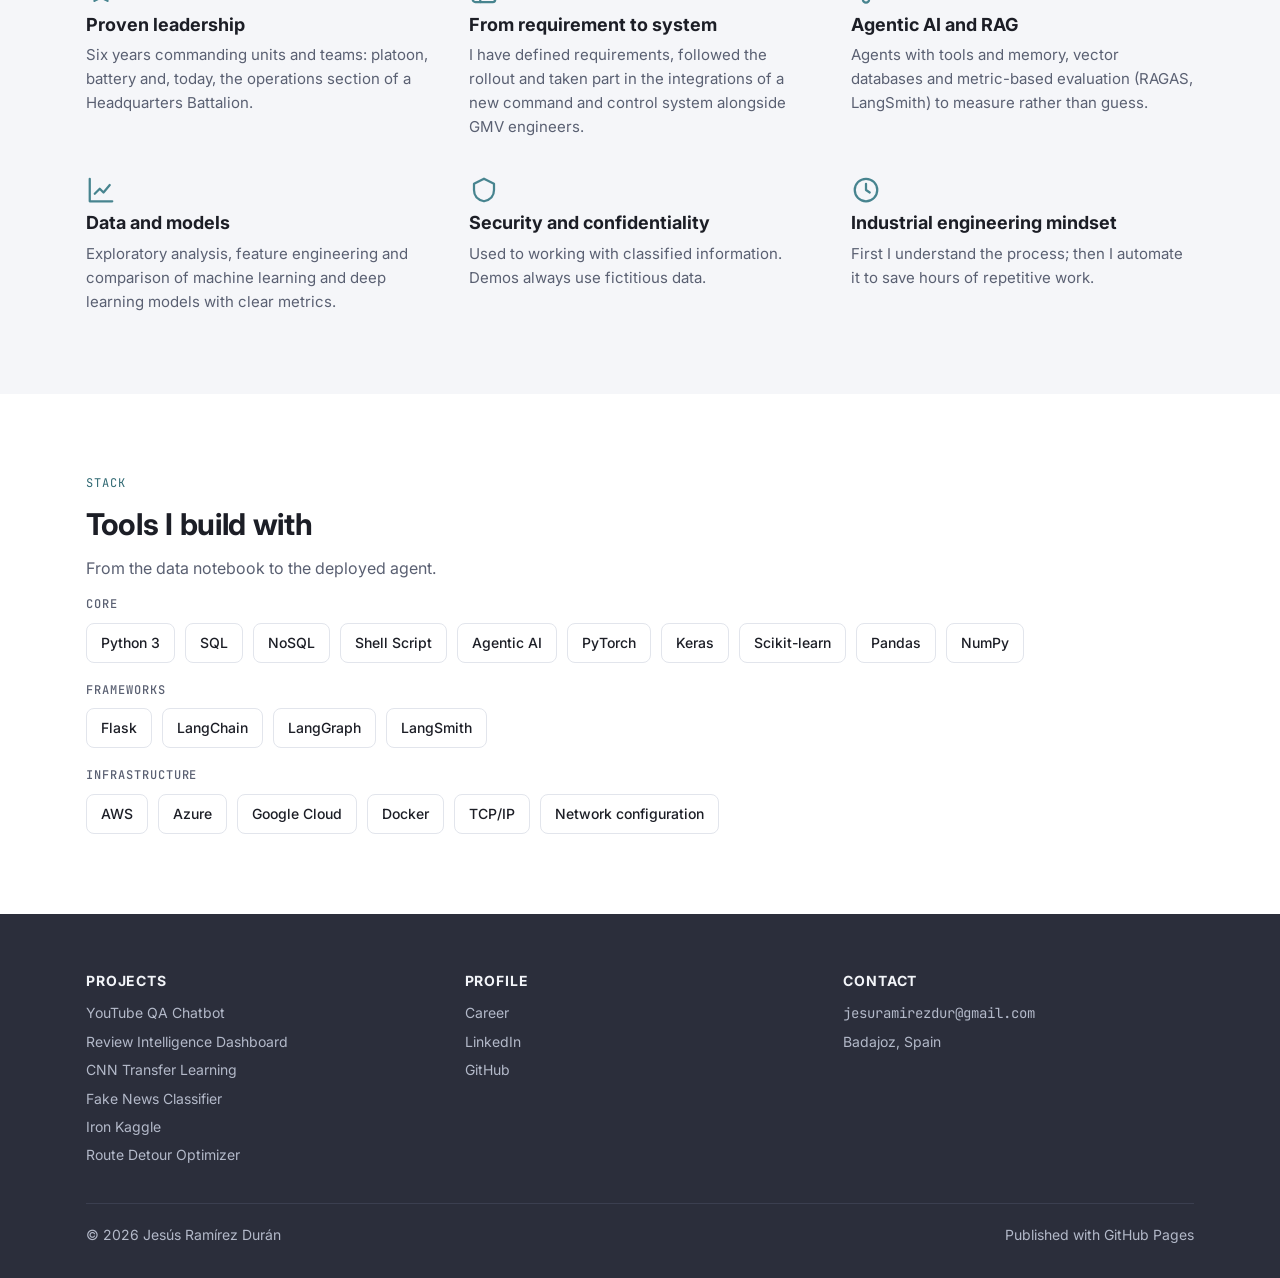
==== commit 65b04e61: "Add Route Detour Optimizer card with demo video and live link Co-Authored-By: Claude Opus 5.5 <norep" ====
--- a/index.html
+++ b/index.html
@@ -69,7 +69,7 @@
   <div class="inner">
     <div class="sec-head">
       <h2 data-i18n="proj.title">Projects</h2>
-      <p data-i18n="proj.sub">AI and machine learning projects built during the Ironhack AI Engineering programme. All the code is on GitHub.</p>
+      <p data-i18n="proj.sub">AI, machine learning and software projects, most of them built during the Ironhack AI Engineering programme. All the code is on GitHub.</p>
       <p class="hint" data-i18n="proj.hint">Click or tap a card to open the project and its video. All the projects are listed below.</p>
     </div>
     <div class="cards" id="cards">
@@ -78,6 +78,7 @@
       <button class="card" type="button" id="card-p3" data-target="proj-p3" data-color="#8B3DF0" style="--c:#8B3DF0;--c2:#250A52"><span class="fill"></span><span class="label">— CNN · Vision</span><canvas aria-hidden="true"></canvas><span class="cap" data-i18n="p3.cap">Animal photo classifier with 99.2% test accuracy.</span><span class="big">CNN Vision.</span><span class="dots"><i></i><i></i><i></i></span></button>
       <button class="card" type="button" id="card-p4" data-target="proj-p4" data-color="#12A594" style="--c:#12A594;--c2:#06342F"><span class="fill"></span><span class="label">— NLP · TF-IDF</span><canvas aria-hidden="true"></canvas><span class="cap" data-i18n="p4.cap">Fake or real: 95.6% on unseen articles, once the leaks are removed.</span><span class="big">Fake News.</span><span class="dots"><i></i><i></i><i></i></span></button>
       <button class="card" type="button" id="card-p5" data-target="proj-p5" data-color="#E0A21A" style="--c:#E0A21A;--c2:#4A3206"><span class="fill"></span><span class="label">— ML · Forecast</span><canvas aria-hidden="true"></canvas><span class="cap" data-i18n="p5.cap">Daily sales forecasts for 1,115 stores, R² 0.92 on unseen weeks.</span><span class="big">Iron Kaggle.</span><span class="dots"><i></i><i></i><i></i></span></button>
+      <button class="card" type="button" id="card-p6" data-target="proj-p6" data-color="#E0407B" style="--c:#E0407B;--c2:#4A0A26"><span class="fill"></span><span class="label">— Graphs · Maps</span><canvas aria-hidden="true"></canvas><span class="cap" data-i18n="p6.cap">The road-trip stop that costs you the least time.</span><span class="big">Route Detour.</span><span class="dots"><i></i><i></i><i></i></span></button>
     </div>
     <div class="details" id="details">
 
@@ -159,6 +160,22 @@
       </div>
       <div class="shot"><div class="bar"><i></i><i></i><i></i><span>store-sales-forecast · Streamlit</span></div>
         <div class="screen" data-video="videos/iron-kaggle.mp4"><div class="play"><svg viewBox="0 0 24 24" aria-hidden="true"><path d="M6 4l14 8-14 8z"/></svg></div><span data-i18n="p5.v">[Video 20 s · four models against real sales, then a one-day forecast]</span></div></div>
+    </article>
+
+    <article class="project flip" id="proj-p6">
+      <div class="copy">
+        <span class="kicker" data-i18n="p6.k">Algorithms · Maps · PWA · Nov 2026</span>
+        <h3 data-i18n="p6.h">Route Detour Optimizer</h3>
+        <p data-i18n="p6.p">Web app that finds where to stop on a road trip: pick up to four needs (fuel, EV charging, gluten-free food, a playground...) and it finds the stop, or combination of stops, that adds the least driving.</p>
+        <ul>
+          <li><svg viewBox="0 0 24 24" fill="none" stroke="currentColor" stroke-width="2.4" aria-hidden="true"><path d="M5 12l5 5 9-10"/></svg><span data-i18n="p6.a">Dijkstra over (place, needs already covered) states, run in the browser and checked against brute force on 200 random graphs; within 0.2 to 1.1 minutes of the full route on the example trips</span></li>
+          <li><svg viewBox="0 0 24 24" fill="none" stroke="currentColor" stroke-width="2.4" aria-hidden="true"><path d="M5 12l5 5 9-10"/></svg><span data-i18n="p6.b">Catalogue of 201,190 places in Spain from OpenStreetMap and OSRM driving times; if nothing fits at the chosen time, it offers the closest moments of the trip that do</span></li>
+          <li><svg viewBox="0 0 24 24" fill="none" stroke="currentColor" stroke-width="2.4" aria-hidden="true"><path d="M5 12l5 5 9-10"/></svg><span data-i18n="p6.c">TypeScript, React, Vite and MapLibre; installable on phones, opens the trip in Google Maps, Apple Maps or Waze, with no API keys or backend of its own</span></li>
+        </ul>
+        <div class="links"><a href="https://jtiiz.github.io/route-detour-optimizer/" data-i18n="p6.try">Try the app →</a><a href="https://github.com/JTiiz/route-detour-optimizer" data-i18n="src">Source code →</a></div>
+      </div>
+      <div class="shot"><div class="bar"><i></i><i></i><i></i><span>route-detour-optimizer · React</span></div>
+        <div class="screen" data-video="videos/route-detour-optimizer.mp4"><div class="play"><svg viewBox="0 0 24 24" aria-hidden="true"><path d="M6 4l14 8-14 8z"/></svg></div><span data-i18n="p6.v">[Video 30 s · a trip is planned and the best stop appears on the map]</span></div></div>
     </article>
     </div>
   </div>
@@ -228,7 +245,7 @@
 <footer id="contact">
   <div class="inner">
     <div class="cols">
-      <div><h4 data-i18n="nav.projects">Projects</h4><ul><li><a href="index.html#projects">YouTube QA Chatbot</a></li><li><a href="index.html#projects">Review Intelligence Dashboard</a></li><li><a href="index.html#projects">CNN Transfer Learning</a></li><li><a href="index.html#projects">Fake News Classifier</a></li><li><a href="index.html#projects">Iron Kaggle</a></li></ul></div>
+      <div><h4 data-i18n="nav.projects">Projects</h4><ul><li><a href="index.html#projects">YouTube QA Chatbot</a></li><li><a href="index.html#projects">Review Intelligence Dashboard</a></li><li><a href="index.html#projects">CNN Transfer Learning</a></li><li><a href="index.html#projects">Fake News Classifier</a></li><li><a href="index.html#projects">Iron Kaggle</a></li><li><a href="index.html#projects">Route Detour Optimizer</a></li></ul></div>
       <div><h4 data-i18n="foot.profile">Profile</h4><ul><li><a href="career.html" data-i18n="nav.career">Career</a></li><li><a href="https://www.linkedin.com/in/jes%C3%BAs-ram%C3%ADrez-dur%C3%A1n-618083404">LinkedIn</a></li><li><a href="https://github.com/JTiiz">GitHub</a></li></ul></div>
       <div><h4 data-i18n="nav.contact">Contact</h4><ul><li><a class="mail" href="mailto:jesuramirezdur@gmail.com">jesuramirezdur@gmail.com</a></li><li data-i18n="foot.loc">Badajoz, Spain</li></ul></div>
     </div>
